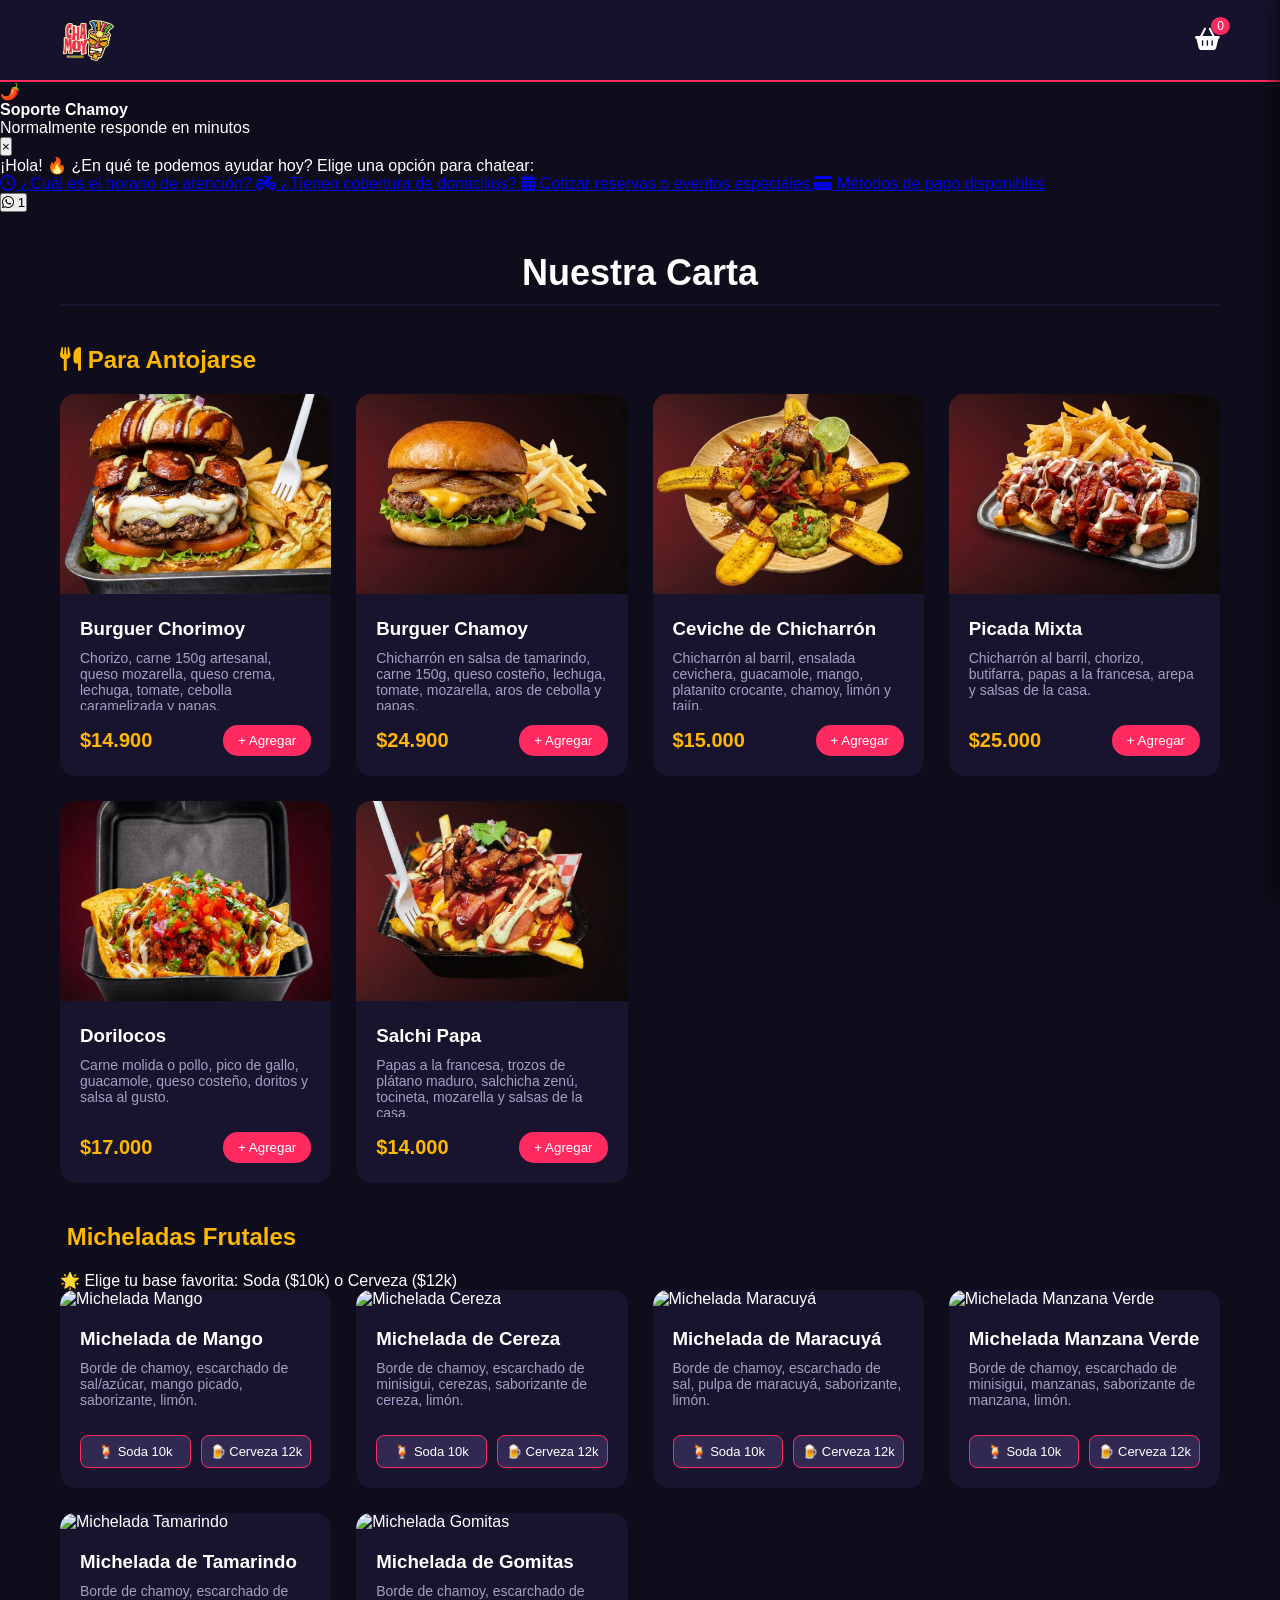
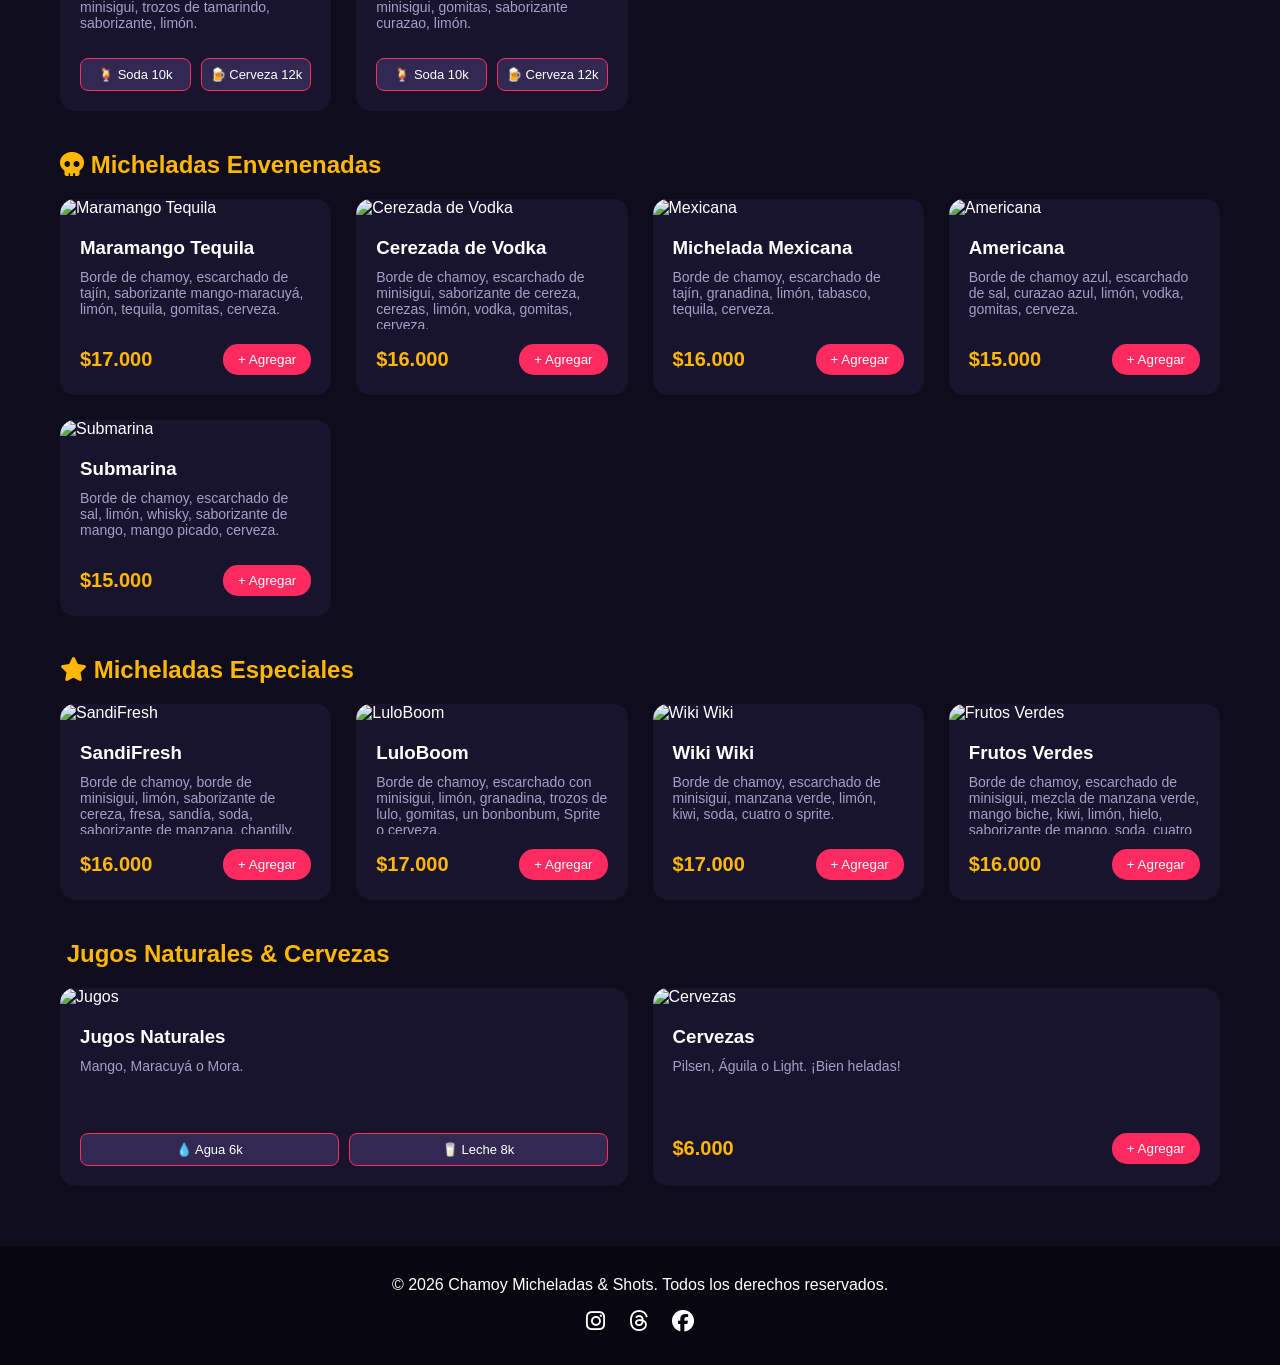
==== menu.html @ 83e36f07 "Update menu.html" ====
<!DOCTYPE html>
<html lang="es">
<head>
    <meta charset="UTF-8">
    <meta name="viewport" content="width=device-width, initial-scale=1.0">
    <link rel="icon" type="image/png" href="imagenes/logo chamoy-04.png">
    <title>Menú | Chamoy</title>
    <link rel="stylesheet" href="styles.css">
    <link rel="java" href="cart.js">
    <link rel="stylesheet" href="https://cdnjs.cloudflare.com/ajax/libs/font-awesome/6.4.0/css/all.min.css">
    
</head>
<body>

    <header>
        <div class="nav-container">
            <a href="index.html" class="logo"><img src="imagenes/logo chamoy-04.png" alt="Chamoy Logo" class="nav-logo"></a>
            
            <div class="menu-toggle" onclick="toggleMobileMenu()">
                <i class="fa-solid fa-bars"></i>
            </div>
            
            
            <div class="cart-icon-container" onclick="toggleCartMenu()">
                <i class="fa-solid fa-basket-shopping"></i>
                <span id="cart-count" class="cart-count">0</span>
            </div>
        </div>
    </header>

    <!-- ============================================= -->
    <!-- NUEVOS COMPONENTES: BOTÓN SUBIR Y WHATSAPP FLOTANTE -->
    <!-- ============================================= -->

    <!-- Botón Volver Arriba -->
    <button id="btn-scroll-top" class="btn-scroll-top" onclick="scrollToTop()" title="Volver arriba">
        <i class="fa-solid fa-arrow-up"></i>
    </button>

    <!-- Contenedor del WhatsApp Flotante -->
    <div class="whatsapp-floating-container">
        <!-- Ventana de Preguntas Frecuentes -->
        <div id="whatsapp-faq-window" class="whatsapp-faq-window">
            <div class="faq-header">
                <div class="faq-avatar">🌶️</div>
                <div class="faq-header-info">
                    <h4>Soporte Chamoy</h4>
                    <p>Normalmente responde en minutos</p>
                </div>
                <button class="faq-close" onclick="toggleWhatsappFaq()">&times;</button>
            </div>
            <div class="faq-body">
                <p class="faq-welcome">¡Hola! 🔥 ¿En qué te podemos ayudar hoy? Elige una opción para chatear:</p>
                
                <div class="faq-options">
                    <a href="https://api.whatsapp.com/send?phone=573206650984&text=%C2%A1Hola%20Chamoy%21%20%F0%9F%A5%AA%20Quiero%20saber%20cu%C3%A1l%20es%20el%20horario%20de%20atenci%C3%B3n%20hoy." target="_blank" class="faq-item">
                        <i class="fa-regular fa-clock"></i> ¿Cuál es el horario de atención?
                    </a>
                    <a href="https://api.whatsapp.com/send?phone=573206650984&text=%C2%A1Hola%20Chamoy%21%20%F0%9F%93%8D%20%C2%BFQuiero%20saber%20si%20tienen%20cobertura%20de%20domicilios%20en%20mi%20zona%3F" target="_blank" class="faq-item">
                        <i class="fa-solid fa-motorcycle"></i> ¿Tienen cobertura de domicilios?
                    </a>
                    <a href="https://api.whatsapp.com/send?phone=573206650984&text=%C2%A1Hola%20Chamoy%21%20%F0%9F%A5%82%20Me%20gustar%C3%ADa%20cotizar%20un%20evento%20o%20reserva%20especial." target="_blank" class="faq-item">
                        <i class="fa-solid fa-calendar-days"></i> Cotizar reservas o eventos especiales
                    </a>
                    <a href="https://api.whatsapp.com/send?phone=573206650984&text=%C2%A1Hola%20Chamoy%21%20%F0%9F%92%B3%20%C2%BFQu%C3%A9%20medios%20de%20pago%20reciben%20en%20el%20local%20y%20domicilios%3F" target="_blank" class="faq-item">
                        <i class="fa-solid fa-credit-card"></i> Métodos de pago disponibles
                    </a>
                </div>
            </div>
        </div>

        <!-- Botón Verde de WhatsApp principal -->
        <button class="btn-whatsapp-toggle" onclick="toggleWhatsappFaq()">
            <i class="fa-brands fa-whatsapp"></i>
            <span class="notification-badge">1</span>
        </button>
    </div>

    <main class="menu-page">
        <h1 class="page-title">Nuestra Carta</h1>
        
        <!-- SECCIÓN DE COMIDAS -->
        <section class="menu-category">
            <h2><i class="fa-solid fa-utensils"></i> Para Antojarse </h2>
            <div class="products-grid">

                <div class="product-card">
                    <img src="imagenes/chorimoy.png" alt="Burguer Chorimoy">
                    <div class="product-info">
                        <h3>Burguer Chorimoy</h3>
                        <p>Chorizo, carne 150g artesanal, queso mozarella, queso crema, lechuga, tomate, cebolla caramelizada y papas.</p>
                        <div class="product-meta">
                            <span class="price">$14.900</span>
                            <button class="btn-add" onclick="addToCart('Burguer Chorimoy', 14900, event)">+ Agregar</button>
                        </div>
                    </div>
                </div>

                <div class="product-card">
                    <img src="imagenes/burguer chamoy.png" alt="Burguer Chamoy">
                    <div class="product-info">
                        <h3>Burguer Chamoy</h3>
                        <p>Chicharrón en salsa de tamarindo, carne 150g, queso costeño, lechuga, tomate, mozarella, aros de cebolla y papas.</p>
                        <div class="product-meta">
                            <span class="price">$24.900</span>
                            <button class="btn-add" onclick="addToCart('Burguer Chamoy', 24900, event)">+ Agregar</button>
                        </div>
                    </div>
                </div>
                
                <div class="product-card">
                    <img src="imagenes/cevivhe.png" alt="Ceviche de Chicharrón">
                    <div class="product-info">
                        <h3>Ceviche de Chicharrón</h3>
                        <p>Chicharrón al barril, ensalada cevichera, guacamole, mango, platanito crocante, chamoy, limón y tajín.</p>
                        <div class="product-meta">
                            <span class="price">$15.000</span>
                            <button class="btn-add" onclick="addToCart('Ceviche de Chicharrón', 15000, event)">+ Agregar</button>
                        </div>
                    </div>
                </div>

                <div class="product-card">
                    <img src="imagenes/picada mixta.png" alt="Picada Mixta">
                    <div class="product-info">
                        <h3>Picada Mixta</h3>
                        <p>Chicharrón al barril, chorizo, butifarra, papas a la francesa, arepa y salsas de la casa.</p>
                        <div class="product-meta">
                            <span class="price">$25.000</span>
                            <button class="btn-add" onclick="addToCart('Picada Mixta', 25000, event)">+ Agregar</button>
                        </div>
                    </div>
                </div>

                

                <div class="product-card">
                    <img src="imagenes/doriloco.png" alt="Dorilocos">
                    <div class="product-info">
                        <h3>Dorilocos</h3>
                        <p>Carne molida o pollo, pico de gallo, guacamole, queso costeño, doritos y salsa al gusto.</p>
                        <div class="product-meta">
                            <span class="price">$17.000</span>
                            <button class="btn-add" onclick="addToCart('Dorilocos', 17000, event)">+ Agregar</button>
                        </div>
                    </div>
                </div>

                

                <div class="product-card">
                    <img src="imagenes/salcipapa.png" alt="Salchi Papa">
                    <div class="product-info">
                        <h3>Salchi Papa</h3>
                        <p>Papas a la francesa, trozos de plátano maduro, salchicha zenú, tocineta, mozarella y salsas de la casa.</p>
                        <div class="product-meta">
                            <span class="price">$14.000</span>
                            <button class="btn-add" onclick="addToCart('Salchi Papa', 14000, event)">+ Agregar</button>
                        </div>
                    </div>
                </div>

            </div>
        </section>

        <!-- SECCIÓN MICHELADAS FRUTALES -->
        <section class="menu-category">
            <h2><i class="fa-solid fa-cherries"></i> Micheladas Frutales</h2>
            <p class="category-note">🌟 Elige tu base favorita: Soda ($10k) o Cerveza ($12k)</p>
            <div class="products-grid">
                
                <div class="product-card">
                    <img src="https://images.unsplash.com/photo-1513558161293-cdaf765ed2fd?auto=format&fit=crop&w=500&q=80" alt="Michelada Mango">
                    <div class="product-info">
                        <h3>Michelada de Mango</h3>
                        <p>Borde de chamoy, escarchado de sal/azúcar, mango picado, saborizante, limón.</p>
                        <div class="product-meta-options">
                            <button class="btn-add-opt" onclick="addToCart('Michelada Mango (Soda)', 10000, event)">🍹 Soda 10k</button>
                            <button class="btn-add-opt" onclick="addToCart('Michelada Mango (Cerveza)', 12000, event)">🍺 Cerveza 12k</button>
                        </div>
                    </div>
                </div>

                <div class="product-card">
                    <img src="https://images.unsplash.com/photo-1536935338788-846bb9981813?auto=format&fit=crop&w=500&q=80" alt="Michelada Cereza">
                    <div class="product-info">
                        <h3>Michelada de Cereza</h3>
                        <p>Borde de chamoy, escarchado de minisigui, cerezas, saborizante de cereza, limón.</p>
                        <div class="product-meta-options">
                            <button class="btn-add-opt" onclick="addToCart('Michelada Cereza (Soda)', 10000, event)">🍹 Soda 10k</button>
                            <button class="btn-add-opt" onclick="addToCart('Michelada Cereza (Cerveza)', 12000, event)">🍺 Cerveza 12k</button>
                        </div>
                    </div>
                </div>

                <div class="product-card">
                    <img src="https://images.unsplash.com/photo-1527661591475-527312dd65f5?auto=format&fit=crop&w=500&q=80" alt="Michelada Maracuyá">
                    <div class="product-info">
                        <h3>Michelada de Maracuyá</h3>
                        <p>Borde de chamoy, escarchado de sal, pulpa de maracuyá, saborizante, limón.</p>
                        <div class="product-meta-options">
                            <button class="btn-add-opt" onclick="addToCart('Michelada Maracuyá (Soda)', 10000, event)">🍹 Soda 10k</button>
                            <button class="btn-add-opt" onclick="addToCart('Michelada Maracuyá (Cerveza)', 12000, event)">🍺 Cerveza 12k</button>
                        </div>
                    </div>
                </div>

                <div class="product-card">
                    <img src="https://images.unsplash.com/photo-1560512823-829485b8bf24?auto=format&fit=crop&w=500&q=80" alt="Michelada Manzana Verde">
                    <div class="product-info">
                        <h3>Michelada Manzana Verde</h3>
                        <p>Borde de chamoy, escarchado de minisigui, manzanas, saborizante de manzana, limón.</p>
                        <div class="product-meta-options">
                            <button class="btn-add-opt" onclick="addToCart('Michelada Manzana Verde (Soda)', 10000, event)">🍹 Soda 10k</button>
                            <button class="btn-add-opt" onclick="addToCart('Michelada Manzana Verde (Cerveza)', 12000, event)">🍺 Cerveza 12k</button>
                        </div>
                    </div>
                </div>

                <div class="product-card">
                    <img src="https://images.unsplash.com/photo-1600271886742-f049cd451bba?auto=format&fit=crop&w=500&q=80" alt="Michelada Tamarindo">
                    <div class="product-info">
                        <h3>Michelada de Tamarindo</h3>
                        <p>Borde de chamoy, escarchado de minisigui, trozos de tamarindo, saborizante, limón.</p>
                        <div class="product-meta-options">
                            <button class="btn-add-opt" onclick="addToCart('Michelada Tamarindo (Soda)', 10000, event)">🍹 Soda 10k</button>
                            <button class="btn-add-opt" onclick="addToCart('Michelada Tamarindo (Cerveza)', 12000, event)">🍺 Cerveza 12k</button>
                        </div>
                    </div>
                </div>

                <div class="product-card">
                    <img src="https://images.unsplash.com/photo-1619566636858-adf3ef46400b?auto=format&fit=crop&w=500&q=80" alt="Michelada Gomitas">
                    <div class="product-info">
                        <h3>Michelada de Gomitas</h3>
                        <p>Borde de chamoy, escarchado de minisigui, gomitas, saborizante curazao, limón.</p>
                        <div class="product-meta-options">
                            <button class="btn-add-opt" onclick="addToCart('Michelada Gomitas (Soda)', 10000, event)">🍹 Soda 10k</button>
                            <button class="btn-add-opt" onclick="addToCart('Michelada Gomitas (Cerveza)', 12000, event)">🍺 Cerveza 12k</button>
                        </div>
                    </div>
                </div>

            </div>
        </section>

        <!-- SECCIÓN MICHELADAS ENVENENADAS -->
        <section class="menu-category">
            <h2><i class="fa-solid fa-skull"></i> Micheladas Envenenadas</h2>
            <div class="products-grid">
                
                <div class="product-card">
                    <img src="https://images.unsplash.com/photo-1551024709-8f23befc6f87?auto=format&fit=crop&w=500&q=80" alt="Maramango Tequila">
                    <div class="product-info">
                        <h3>Maramango Tequila</h3>
                        <p>Borde de chamoy, escarchado de tajín, saborizante mango-maracuyá, limón, tequila, gomitas, cerveza.</p>
                        <div class="product-meta">
                            <span class="price">$17.000</span>
                            <button class="btn-add" onclick="addToCart('Maramango Tequila', 17000, event)">+ Agregar</button>
                        </div>
                    </div>
                </div>

                <div class="product-card">
                    <img src="https://images.unsplash.com/photo-1514362545857-3bc16c4c7d1b?auto=format&fit=crop&w=500&q=80" alt="Cerezada de Vodka">
                    <div class="product-info">
                        <h3>Cerezada de Vodka</h3>
                        <p>Borde de chamoy, escarchado de minisigui, saborizante de cereza, cerezas, limón, vodka, gomitas, cerveza.</p>
                        <div class="product-meta">
                            <span class="price">$16.000</span>
                            <button class="btn-add" onclick="addToCart('Cerezada de Vodka', 16000, event)">+ Agregar</button>
                        </div>
                    </div>
                </div>

                <div class="product-card">
                    <img src="https://images.unsplash.com/photo-1575444758702-4a6b9222336e?auto=format&fit=crop&w=500&q=80" alt="Mexicana">
                    <div class="product-info">
                        <h3>Michelada Mexicana</h3>
                        <p>Borde de chamoy, escarchado de tajín, granadina, limón, tabasco, tequila, cerveza.</p>
                        <div class="product-meta">
                            <span class="price">$16.000</span>
                            <button class="btn-add" onclick="addToCart('Mexicana', 16000, event)">+ Agregar</button>
                        </div>
                    </div>
                </div>

                <div class="product-card">
                    <img src="https://images.unsplash.com/photo-1569529465841-dfecdab7503b?auto=format&fit=crop&w=500&q=80" alt="Americana">
                    <div class="product-info">
                        <h3>Americana</h3>
                        <p>Borde de chamoy azul, escarchado de sal, curazao azul, limón, vodka, gomitas, cerveza.</p>
                        <div class="product-meta">
                            <span class="price">$15.000</span>
                            <button class="btn-add" onclick="addToCart('Americana', 15000, event)">+ Agregar</button>
                        </div>
                    </div>
                </div>

                <div class="product-card">
                    <img src="https://images.unsplash.com/photo-1470337458703-46ad1756a187?auto=format&fit=crop&w=500&q=80" alt="Submarina">
                    <div class="product-info">
                        <h3>Submarina</h3>
                        <p>Borde de chamoy, escarchado de sal, limón, whisky, saborizante de mango, mango picado, cerveza.</p>
                        <div class="product-meta">
                            <span class="price">$15.000</span>
                            <button class="btn-add" onclick="addToCart('Submarina', 15000, event)">+ Agregar</button>
                        </div>
                    </div>
                </div>

            </div>
        </section>

        <!-- SECCIÓN MICHELADAS ESPECIALES -->
        <section class="menu-category">
            <h2><i class="fa-solid fa-star"></i> Micheladas Especiales</h2>
            <div class="products-grid">
                
                <div class="product-card">
                    <img src="https://images.unsplash.com/photo-1563259721-2dde7e22b79a?auto=format&fit=crop&w=500&q=80" alt="SandiFresh">
                    <div class="product-info">
                        <h3>SandiFresh</h3>
                        <p>Borde de chamoy, borde de minisigui, limón, saborizante de cereza, fresa, sandía, soda, saborizante de manzana, chantilly.</p>
                        <div class="product-meta">
                            <span class="price">$16.000</span>
                            <button class="btn-add" onclick="addToCart('SandiFresh', 16000, event)">+ Agregar</button>
                        </div>
                    </div>
                </div>

                <div class="product-card">
                    <img src="https://images.unsplash.com/photo-1536935338788-846bb9981813?auto=format&fit=crop&w=500&q=80" alt="LuloBoom">
                    <div class="product-info">
                        <h3>LuloBoom</h3>
                        <p>Borde de chamoy, escarchado con minisigui, limón, granadina, trozos de lulo, gomitas, un bonbonbum, Sprite o cerveza.</p>
                        <div class="product-meta">
                            <span class="price">$17.000</span>
                            <button class="btn-add" onclick="addToCart('LuloBoom', 17000, event)">+ Agregar</button>
                        </div>
                    </div>
                </div>

                <div class="product-card">
                    <img src="https://images.unsplash.com/photo-1513558161293-cdaf765ed2fd?auto=format&fit=crop&w=500&q=80" alt="Wiki Wiki">
                    <div class="product-info">
                        <h3>Wiki Wiki</h3>
                        <p>Borde de chamoy, escarchado de minisigui, manzana verde, limón, kiwi, soda, cuatro o sprite.</p>
                        <div class="product-meta">
                            <span class="price">$17.000</span>
                            <button class="btn-add" onclick="addToCart('Wiki Wiki', 17000, event)">+ Agregar</button>
                        </div>
                    </div>
                </div>

                <div class="product-card">
                    <img src="https://images.unsplash.com/photo-1527661591475-527312dd65f5?auto=format&fit=crop&w=500&q=80" alt="Frutos Verdes">
                    <div class="product-info">
                        <h3>Frutos Verdes</h3>
                        <p>Borde de chamoy, escarchado de minisigui, mezcla de manzana verde, mango biche, kiwi, limón, hielo, saborizante de mango, soda, cuatro o sprite.</p>
                        <div class="product-meta">
                            <span class="price">$16.000</span>
                            <button class="btn-add" onclick="addToCart('Frutos Verdes', 16000, event)">+ Agregar</button>
                        </div>
                    </div>
                </div>

            </div>
        </section>

        <!-- SECCIÓN JUGOS Y CERVEZAS -->
        <section class="menu-category">
            <h2><i class="fa-solid fa-cup-straw"></i> Jugos Naturales & Cervezas</h2>
            <div class="products-grid">
                
                <div class="product-card">
                    <img src="https://images.unsplash.com/photo-1623065422902-30a2d299bbe4?auto=format&fit=crop&w=500&q=80" alt="Jugos">
                    <div class="product-info">
                        <h3>Jugos Naturales</h3>
                        <p>Mango, Maracuyá o Mora.</p>
                        <div class="product-meta-options">
                            <button class="btn-add-opt" onclick="addToCart('Jugo en Agua', 6000, event)">💧 Agua 6k</button>
                            <button class="btn-add-opt" onclick="addToCart('Jugo en Leche', 8000, event)">🥛 Leche 8k</button>
                        </div>
                    </div>
                </div>

                <div class="product-card">
                    <img src="https://images.unsplash.com/photo-1532634922-8fe0b757fb13?auto=format&fit=crop&w=500&q=80" alt="Cervezas">
                    <div class="product-info">
                        <h3>Cervezas</h3>
                        <p>Pilsen, Águila o Light. ¡Bien heladas!</p>
                        <div class="product-meta">
                            <span class="price">$6.000</span>
                            <button class="btn-add" onclick="addToCart('Cerveza', 6000, event)">+ Agregar</button>
                        </div>
                    </div>
                </div>

            </div>
        </section>
    </main>

    <!-- CARRITO LATERAL -->
    <div id="side-cart" class="side-cart">
        <div class="cart-header">
            <h2>Tu Pedido</h2>
            <button class="close-cart" onclick="toggleCartMenu()">&times;</button>
        </div>
        <div id="cart-items" class="cart-items"></div>
        <div class="cart-footer">
            <div class="cart-total">Total: $<span id="cart-total-val">0</span></div>
            <button class="btn btn-primary btn-block" onclick="sendOrderWhatsApp()">Continuar al pedido <i class="fa-solid fa-arrow-right"></i></button>
        </div>
    </div>

    <footer>
        <div class="footer-container">
            <p>&copy; 2026 Chamoy Micheladas & Shots. Todos los derechos reservados.</p>
            <div class="social-links">
                <a href="https://www.instagram.com/chamoy_micheladas_shots/" target="_blank"><i class="fa-brands fa-instagram"></i></a>
                <a href="https://www.instagram.com/chamoy_micheladas_shots/" target="_blank"><i class="fa-brands fa-threads"></i></a>
                <a href="#" target="_blank"><i class="fa-brands fa-facebook"></i></a>
            </div>
        </div>
    </footer>

    <script src="cart.js"></script>
    <script>
        // --- LOGICA DEL BOTÓN DE SUBIR (30% DE LA PÁGINA) ---
        window.onscroll = function() { checkScrollPercent() };

        function checkScrollPercent() {
            const btnScroll = document.getElementById("btn-scroll-top");
            
            // Altura total del documento menos la altura visible de la ventana
            const totalHeight = document.documentElement.scrollHeight - document.documentElement.clientHeight;
            // Cuánto ha bajado el usuario actualmente
            const scrolled = window.scrollY;

            // Calculamos el porcentaje matemático de bajada
            const scrollPercent = (scrolled / totalHeight) * 100;

            // Si pasa o es igual al 30%, se muestra el botón; si no, se oculta
            if (scrollPercent >= 30) {
                btnScroll.style.display = "flex";
            } else {
                btnScroll.style.display = "none";
            }
        }

        function scrollToTop() {
            window.scrollTo({
                top: 0,
                behavior: "smooth" // Desplazamiento estético y suave
            });
        }

        // --- LÓGICA DEL POPUP DE WHATSAPP ---
        function toggleWhatsappFaq() {
            const faqWindow = document.getElementById("whatsapp-faq-window");
            if (faqWindow.style.display === "block") {
                faqWindow.style.display = "none";
            } else {
                faqWindow.style.display = "block";
            }
        }
    </script>
</body>
</html>
---- styles.css ----
/* Variables de Estilo Globales */
:root {
    --bg-dark: #0f0c1b;
    --bg-card: #19142d;
    --primary: #ff2a5f; /* Color Neón Chamoy */
    --secondary: #ffb703; /* Color Mango */
    --text-main: #ffffff;
    --text-muted: #a49fc6;
    --font-family: 'Segoe UI', Tahoma, Geneva, Verdana, sans-serif;
}

.logo img.nav-logo {
    height: 50px; /* Puedes ajustar la altura para que quede a tu gusto */
    width: auto;
    display: block;
    transition: transform 0.3s ease;
}

/* Efecto sutil al pasar el mouse */
.logo img.nav-logo:hover {
    transform: scale(1.05);
}

* {
    margin: 0;
    padding: 0;
    box-sizing: border-box;
}

body {
    background-color: var(--bg-dark);
    color: var(--text-main);
    font-family: var(--font-family);
    overflow-x: hidden;
}

/* Encabezado y Navegación */
header {
    background-color: rgba(25, 20, 45, 0.95);
    position: sticky;
    top: 0;
    z-index: 100;
    border-bottom: 2px solid var(--primary);
}
/* =========================================
   MENÚ MÓVIL RESPONSIVE (CELULARES)
   ========================================= */

/* Ocultar el botón hamburguesa en PC */
.menu-toggle {
    display: none;
    color: #ff4500;
    font-size: 1.8rem;
    cursor: pointer;
    margin-right: 15px; /* Separación del carrito */
}

/* Reglas solo para pantallas pequeñas (Celulares y Tablets) */
@media (max-width: 768px) {
    .menu-toggle {
        display: block; /* Mostramos las 3 rayitas */
    }
    
    /* Escondemos el menú normal y lo preparamos para deslizarse */
    .nav-links {
        position:absolute;
        top: 80px; /* Justo debajo del header */
        left: -100%; /* Oculto fuera de la pantalla por la izquierda */
        flex-direction: column;
        background: rgba(15, 10, 10, 0.98); /* Fondo oscuro tipo Chamoy */
        width: 100%;
        text-align: center;
        transition: 0.4s ease-in-out;
        padding: 20px 0;
        border-bottom: 2px solid #ff4500;
        box-shadow: 0 10px 20px rgba(0,0,0,0.5);
    }
    
    /* Esta clase '.active' es la que JS pondrá y quitará */
    .nav-links.active {
        left: 0; /* Desliza el menú hacia adentro */
    }
    
    .nav-links li {
        margin: 20px 0;
    }
}

.nav-container {
    display: flex;
    justify-content: space-between;
    align-items:center;
    max-width: 1200px;
    margin: 0 auto;
    padding: 15px 20px;
}

.logo {
    font-size: 28px;
    font-weight: 800;
    color: var(--text-main);
    text-decoration: none;
    letter-spacing: 1px;
}

.logo span {
    color: var(--primary);
}

.nav-links {
    display: flex;
    list-style: none;
    gap: 20px;
}

.nav-links a {
    color: var(--text-muted);
    text-decoration: none;
    font-weight: 600;
    transition: color 0.3s;
}

.nav-links a:hover, .nav-links a.active {
    color: var(--primary);
}

.cart-icon-container {
    position: relative;
    cursor: pointer;
    font-size: 22px;
}

.cart-count {
    position: absolute;
    top: -10px;
    right: -10px;
    background-color: var(--primary);
    color: white;
    font-size: 12px;
    padding: 2px 6px;
    border-radius: 50%;
}

/* Sección Héroe (Inicio) */
.hero {
    height: 70vh;
    background: linear-gradient(rgba(15, 12, 27, 0.7), rgba(15, 12, 27, 0.9)), 
                url('https://images.unsplash.com/photo-1514362545857-3bc16c4c7d1b?auto=format&fit=crop&w=1200&q=80') no-repeat center center/cover;
    display: flex;
    align-items: center;
    justify-content: center;
    text-align: center;
    padding: 0 20px;
}

.hero-content h1 {
    font-size: 48px;
    margin-bottom: 20px;
}

.highlight {
    color: var(--primary);
    text-shadow: 0 0 10px rgba(255, 42, 95, 0.5);
}

.hero-content p {
    color: var(--text-muted);
    font-size: 18px;
    max-width: 600px;
    margin: 0 auto 30px auto;
}

/* Botones */
.btn {
    display: inline-block;
    padding: 12px 25px;
    border-radius: 25px;
    font-weight: bold;
    text-decoration: none;
    transition: transform 0.2s, background-color 0.3s;
    cursor: pointer;
    border: none;
}

.btn-primary { background-color: var(--primary); color: white; }
.btn-primary:hover { transform: scale(1.05); background-color: #e01f4f; }
.btn-secondary { background-color: transparent; color: white; border: 2px solid white; margin-left: 15px; }
.btn-secondary:hover { background-color: white; color: var(--bg-dark); }
.btn-block { width: 100%; display: block; text-align: center; }

/* Grid de Información */
.info-section {
    max-width: 1200px;
    margin: -50px auto 50px auto;
    padding: 0 20px;
}

.info-grid {
    display: grid;
    grid-template-columns: repeat(auto-fit, minmax(280px, 1fr));
    gap: 20px;
}

.info-card {
    background-color: var(--bg-card);
    padding: 30px;
    border-radius: 15px;
    text-align: center;
    box-shadow: 0 10px 20px rgba(0,0,0,0.3);
    border: 1px solid rgba(255,255,255,0.05);
}

.info-card i {
    font-size: 40px;
    color: var(--secondary);
    margin-bottom: 15px;
}

/* Vista del Menú */
.menu-page {
    max-width: 1200px;
    margin: 40px auto;
    padding: 0 20px;
}

.page-title {
    text-align: center;
    margin-bottom: 40px;
    font-size: 36px;
    border-bottom: 2px solid var(--bg-card);
    padding-bottom: 10px;
}

.menu-category h2 {
    color: var(--secondary);
    margin: 40px 0 20px 0;
}

.products-grid {
    display: grid;
    grid-template-columns: repeat(auto-fit, minmax(265px, 1fr));
    gap: 25px;
}

.product-card {
    background-color: var(--bg-card);
    border-radius: 15px;
    overflow: hidden;
    transition: transform 0.3s;
}

.product-card:hover {
    transform: translateY(-5px);
}

.product-card img {
    width: 100%;
    height: 200px;
    object-fit: cover;
}

.product-info {
    padding: 20px;
}

.product-info h3 { margin-bottom: 10px; }
.product-info p {
    color: var(--text-muted);
    font-size: 14px;
    height: 60px;
    overflow: hidden;
}

.product-meta {
    display: flex;
    justify-content: space-between;
    align-items: center;
    margin-top: 15px;
}

.price {
    font-size: 20px;
    font-weight: 700;
    color: var(--secondary);
}

.btn-add {
    background-color: var(--primary);
    color: white;
    border: none;
    padding: 8px 15px;
    border-radius: 15px;
    cursor: pointer;
}

.product-meta-options {
    display: flex;
    gap: 10px;
    margin-top: 15px;
}

.btn-add-opt {
    flex: 1;
    background-color: #312952;
    border: 1px solid var(--primary);
    color: white;
    padding: 8px 5px;
    border-radius: 8px;
    cursor: pointer;
    font-size: 13px;
    transition: background-color 0.2s;
}

.btn-add-opt:hover { background-color: var(--primary); }

/* Carrito Lateral */
.side-cart {
    position: fixed;
    top: 0;
    right: -350px;
    width: 350px;
    height: 100%;
    background-color: var(--bg-card);
    box-shadow: -5px 0 15px rgba(0,0,0,0.5);
    transition: right 0.3s ease;
    z-index: 1000;
    display: flex;
    flex-direction: column;
}

.side-cart.open { right: 0; }
.cart-header { padding: 20px; border-bottom: 1px solid #312952; display: flex; justify-content: space-between; align-items: center; }
.close-cart { background: none; border: none; color: white; font-size: 30px; cursor: pointer; }
.cart-items { padding: 20px; flex-grow: 1; overflow-y: auto; }
.cart-item { display: flex; justify-content: space-between; margin-bottom: 15px; padding-bottom: 10px; border-bottom: 1px solid rgba(255,255,255,0.05); }
.cart-footer { padding: 20px; border-top: 1px solid #312952; }
.cart-total { font-size: 20px; font-weight: bold; margin-bottom: 15px; display: flex; justify-content: space-between; }

/* Estilos de partículas de vuelo y rebote de carrito */
.fly-particle {
    position: fixed;
    width: 20px;
    height: 20px;
    background: radial-gradient(circle, var(--primary) 0%, rgba(255, 42, 95, 0.4) 70%, transparent 100%);
    box-shadow: 0 0 15px var(--primary);
    border-radius: 50%;
    z-index: 9999;
    pointer-events: none;
    transition: all 0.8s cubic-bezier(0.1, 0.8, 0.25, 1);
}

@keyframes cartBounce {
    0% { transform: scale(1); }
    50% { transform: scale(1.3); }
    100% { transform: scale(1); }
}
.cart-icon-container.bounce {
    animation: cartBounce 0.3s ease-in-out;
}

/* Nuevos controles del carrito */
.cart-item {
    display: flex;
    justify-content: space-between;
    align-items: center;
    margin-bottom: 15px;
    padding-bottom: 10px;
    border-bottom: 1px solid rgba(255,255,255,0.05);
}

.cart-item-details {
    flex: 1;
    padding-right: 10px;
}

.cart-item-details h4 {
    font-size: 14px;
    margin-bottom: 5px;
    color: var(--text-main);
}

.cart-item-details small {
    color: var(--secondary);
    font-weight: bold;
}

.cart-item-controls {
    display: flex;
    align-items: center;
    gap: 8px;
}

.btn-qty {
    background-color: #312952;
    border: 1px solid var(--primary);
    color: white;
    width: 24px;
    height: 24px;
    border-radius: 4px;
    cursor: pointer;
    font-weight: bold;
    display: flex;
    align-items: center;
    justify-content: center;
    transition: all 0.2s;
}

.btn-qty:hover {
    background-color: var(--primary);
}

.qty-display {
    font-weight: bold;
    font-size: 14px;
    min-width: 15px;
    text-align: center;
}

.btn-remove-item {
    background: none;
    border: none;
    color: #ff4500;
    cursor: pointer;
    font-size: 14px;
    padding: 5px;
    transition: color 0.2s;
}

.btn-remove-item:hover {
    color: #ff2a5f;
}

/* Formularios (Reservas) */
.reservation-container {
    display: flex;
    justify-content: center;
    align-items: center;
    min-height: 80vh;
    padding: 20px;
}

.form-box {
    background-color: var(--bg-card);
    padding: 40px;
    border-radius: 20px;
    width: 100%;
    max-width: 500px;
}

.form-box h2 { margin-bottom: 10px; color: var(--primary); }
.form-box p { color: var(--text-muted); margin-bottom: 25px; }
.input-group { margin-bottom: 20px; }
.input-group label { display: block; margin-bottom: 8px; font-size: 14px; }
.input-group input {
    width: 100%;
    padding: 12px;
    background-color: var(--bg-dark);
    border: 1px solid #312952;
    border-radius: 8px;
    color: white;
}
.input-row { display: flex; gap: 15px; }
.input-row .input-group { flex: 1; }

/* Footer */
footer {
    background-color: #08060f;
    padding: 30px 20px;
    margin-top: 60px;
    text-align: center;
}

.footer-container {
    max-width: 1200px;
    margin: 0 auto;
    display: flex;
    flex-direction: column;
    gap: 15px;
    align-items: center;
}

.social-links a {
    color: white;
    font-size: 22px;
    margin: 0 10px;
    transition: color 0.3s;
}

.social-links a:hover { color: var(--primary); }

/* Adaptabilidad móvil */
@media(max-width: 768px) {
    .hero-content h1 { font-size: 32px; }
    .input-row { flex-direction: column; gap: 0; }
}
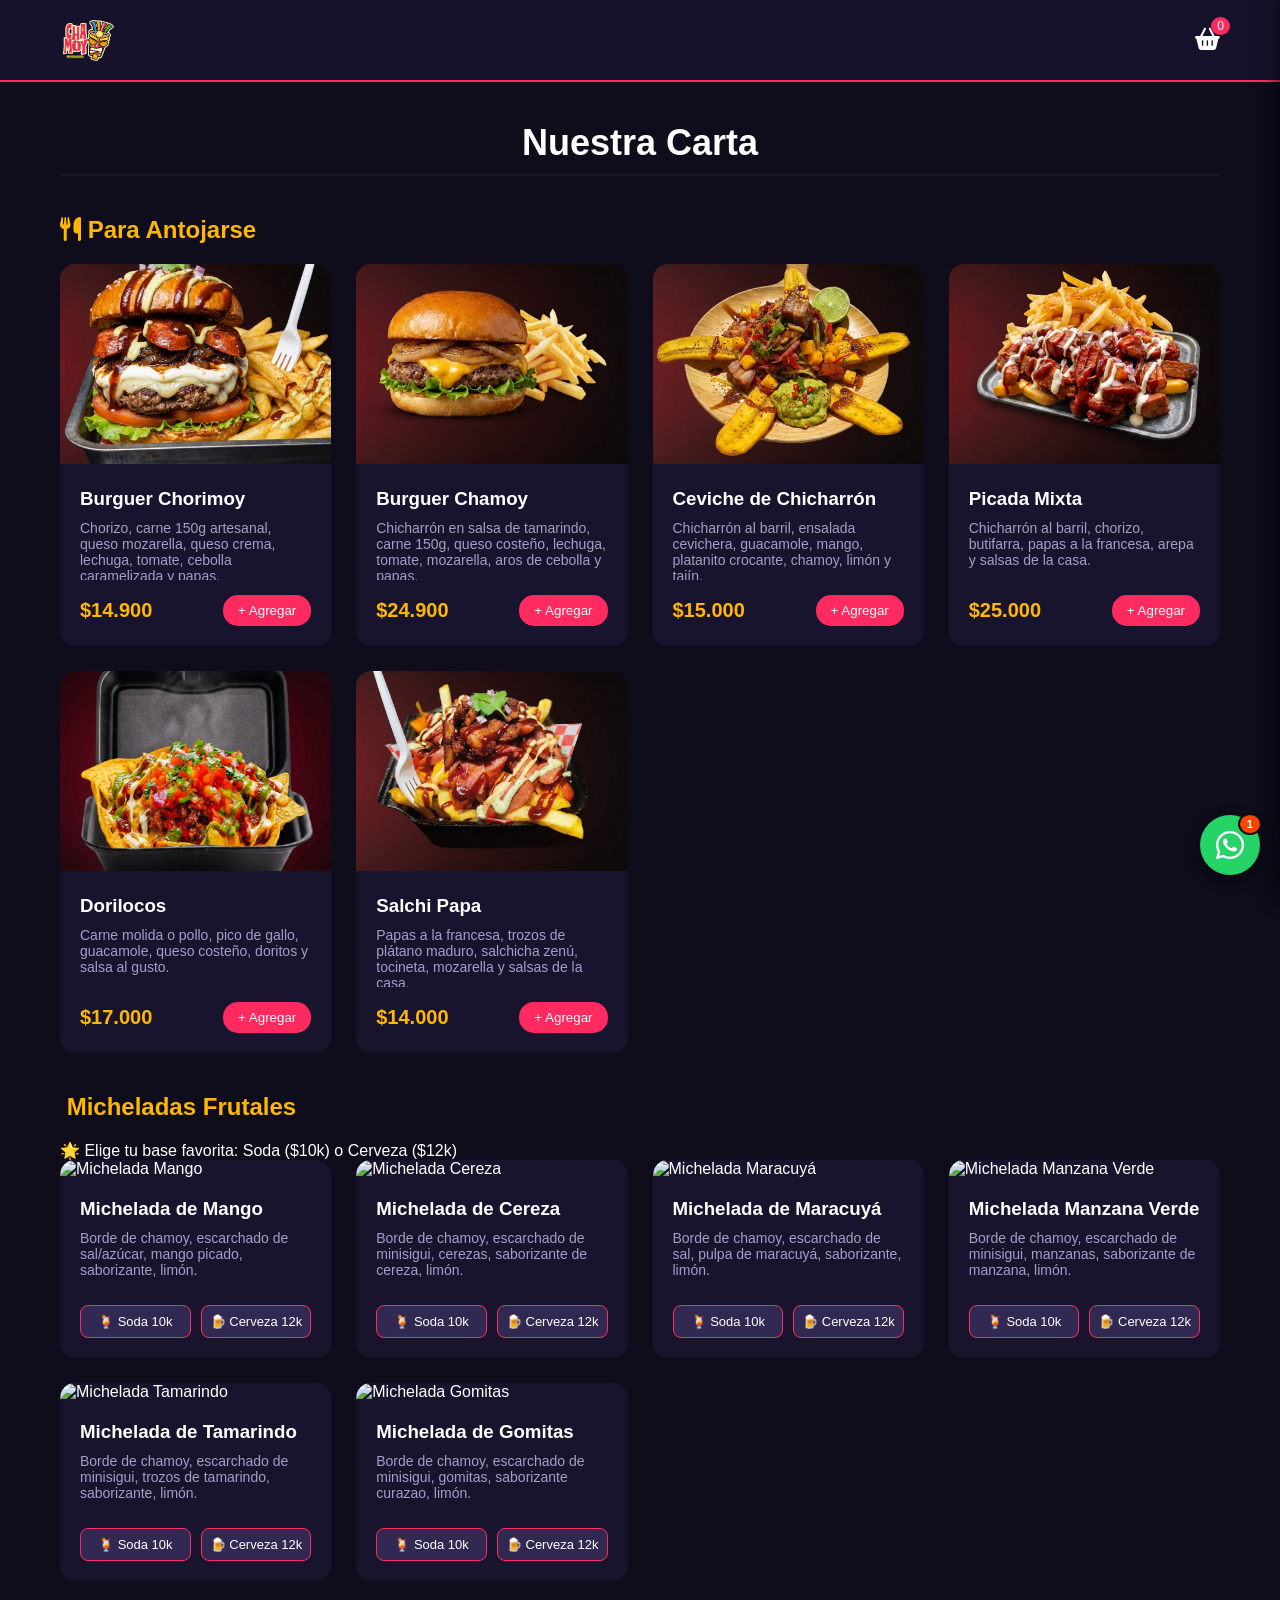
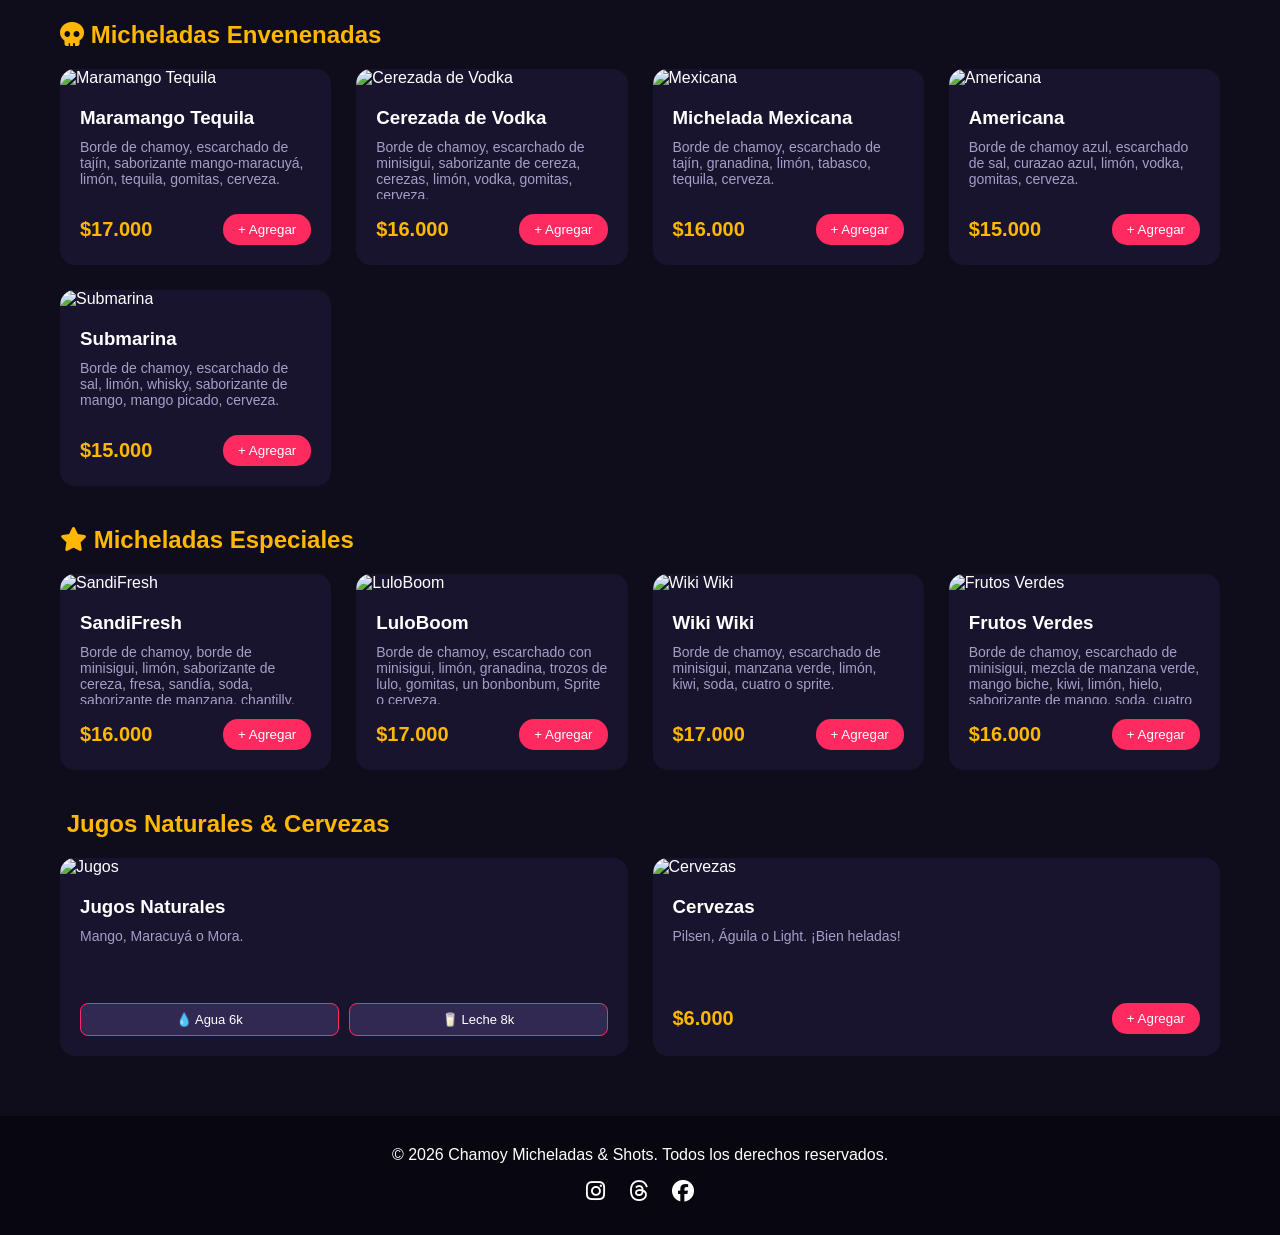
==== commit b3d5d70a: "Remove mobile menu toggle from menu.html Removed the mobile menu toggle from the header." ====
--- a/menu.html
+++ b/menu.html
@@ -16,9 +16,7 @@
         <div class="nav-container">
             <a href="index.html" class="logo"><img src="imagenes/logo chamoy-04.png" alt="Chamoy Logo" class="nav-logo"></a>
             
-            <div class="menu-toggle" onclick="toggleMobileMenu()">
-                <i class="fa-solid fa-bars"></i>
-            </div>
+            
             
             
             <div class="cart-icon-container" onclick="toggleCartMenu()">
--- a/styles.css
+++ b/styles.css
@@ -8,6 +8,175 @@
     --text-muted: #a49fc6;
     --font-family: 'Segoe UI', Tahoma, Geneva, Verdana, sans-serif;
 }
+
+/* ============================================= */
+        /* ESTILOS DEL BOTÓN SUBIR Y WHATSAPP FLOTANTE   */
+        /* ============================================= */
+
+        /* Botón Subir */
+        .btn-scroll-top {
+            position: fixed;
+            bottom: 100px; /* Posicionado arriba del botón de WhatsApp */
+            right: 20px;
+            width: 45px;
+            height: 45px;
+            background-color: #ff4500;
+            color: #fff;
+            border: none;
+            border-radius: 50%;
+            cursor: pointer;
+            display: none; /* Se activa con Javascript */
+            align-items: center;
+            justify-content: center;
+            font-size: 1.2rem;
+            box-shadow: 0 4px 12px rgba(255, 69, 0, 0.4);
+            z-index: 999;
+            transition: transform 0.3s ease, background-color 0.3s ease;
+        }
+        .btn-scroll-top:hover {
+            background-color: #ffcc00;
+            color: #000;
+            transform: translateY(-3px);
+        }
+
+        /* Contenedor WhatsApp */
+        .whatsapp-floating-container {
+            position: fixed;
+            bottom: 25px;
+            right: 20px;
+            z-index: 1000;
+            font-family: 'Poppins', sans-serif;
+        }
+
+        /* Botón WhatsApp */
+        .btn-whatsapp-toggle {
+            width: 60px;
+            height: 60px;
+            background-color: #25d366;
+            color: white;
+            border: none;
+            border-radius: 50%;
+            font-size: 2rem;
+            cursor: pointer;
+            box-shadow: 0 4px 15px rgba(0,0,0,0.4);
+            display: flex;
+            align-items: center;
+            justify-content: center;
+            position: relative;
+            transition: transform 0.3s ease;
+        }
+        .btn-whatsapp-toggle:hover {
+            transform: scale(1.08);
+        }
+
+        /* Notificación roja simulada */
+        .notification-badge {
+            position: absolute;
+            top: -2px;
+            right: -2px;
+            background-color: #ff4500;
+            color: white;
+            border-radius: 50%;
+            padding: 3px 7px;
+            font-size: 0.7rem;
+            font-weight: bold;
+            border: 2px solid #0f0a0a;
+        }
+
+        /* Ventana Emergente FAQ */
+        .whatsapp-faq-window {
+            position: absolute;
+            bottom: 75px;
+            right: 0;
+            width: 320px;
+            background: #1a1111;
+            border: 1px solid rgba(255, 69, 0, 0.2);
+            border-radius: 12px;
+            box-shadow: 0 8px 32px rgba(0, 0, 0, 0.6);
+            overflow: hidden;
+            display: none; /* Controlado por JS */
+            transform-origin: bottom right;
+            animation: fadeInFaq 0.3s ease forwards;
+        }
+
+        @keyframes fadeInFaq {
+            from { opacity: 0; transform: scale(0.9); }
+            to { opacity: 1; transform: scale(1); }
+        }
+
+        /* Cabecera FAQ */
+        .faq-header {
+            background: linear-gradient(135deg, #128c7e, #25d366);
+            padding: 15px;
+            display: flex;
+            align-items: center;
+            gap: 12px;
+            color: white;
+            position: relative;
+        }
+        .faq-avatar {
+            width: 38px;
+            height: 38px;
+            background: #0f0a0a;
+            border-radius: 50%;
+            display: flex;
+            align-items: center;
+            justify-content: center;
+            font-size: 1.2rem;
+        }
+        .faq-header-info h4 { margin: 0; font-size: 0.95rem; font-weight: 600; }
+        .faq-header-info p { margin: 2px 0 0 0; font-size: 0.75rem; opacity: 0.9; }
+        .faq-close {
+            position: absolute;
+            top: 10px;
+            right: 12px;
+            background: none;
+            border: none;
+            color: white;
+            font-size: 1.4rem;
+            cursor: pointer;
+            opacity: 0.7;
+        }
+        .faq-close:hover { opacity: 1; }
+
+        /* Cuerpo FAQ */
+        .faq-body { padding: 15px; }
+        .faq-welcome {
+            color: #ccc;
+            font-size: 0.82rem;
+            margin-top: 0;
+            margin-bottom: 12px;
+            line-height: 1.4;
+        }
+
+        /* Items de Preguntas */
+        .faq-options { display: flex; flex-direction: column; gap: 8px; }
+        .faq-item {
+            display: flex;
+            align-items: center;
+            gap: 10px;
+            background: #261919;
+            color: #fff;
+            padding: 10px 12px;
+            border-radius: 8px;
+            text-decoration: none;
+            font-size: 0.82rem;
+            border: 1px solid rgba(255, 255, 255, 0.05);
+            transition: all 0.2s ease;
+        }
+        .faq-item:hover {
+            background: #ff4500;
+            color: #000;
+            font-weight: 500;
+            transform: translateX(3px);
+        }
+        .faq-item i { color: #ffcc00; font-size: 0.9rem; }
+        .faq-item:hover i { color: #000; }
+
+        /* Ajuste responsivo para pantallas muy pequeñas */
+        @media (max-width: 360px) {
+            .whatsapp-faq-window { width: 280px; }
+        }
 
 .logo img.nav-logo {
     height: 50px; /* Puedes ajustar la altura para que quede a tu gusto */
@@ -492,4 +661,4 @@
 @media(max-width: 768px) {
     .hero-content h1 { font-size: 32px; }
     .input-row { flex-direction: column; gap: 0; }
-}+}
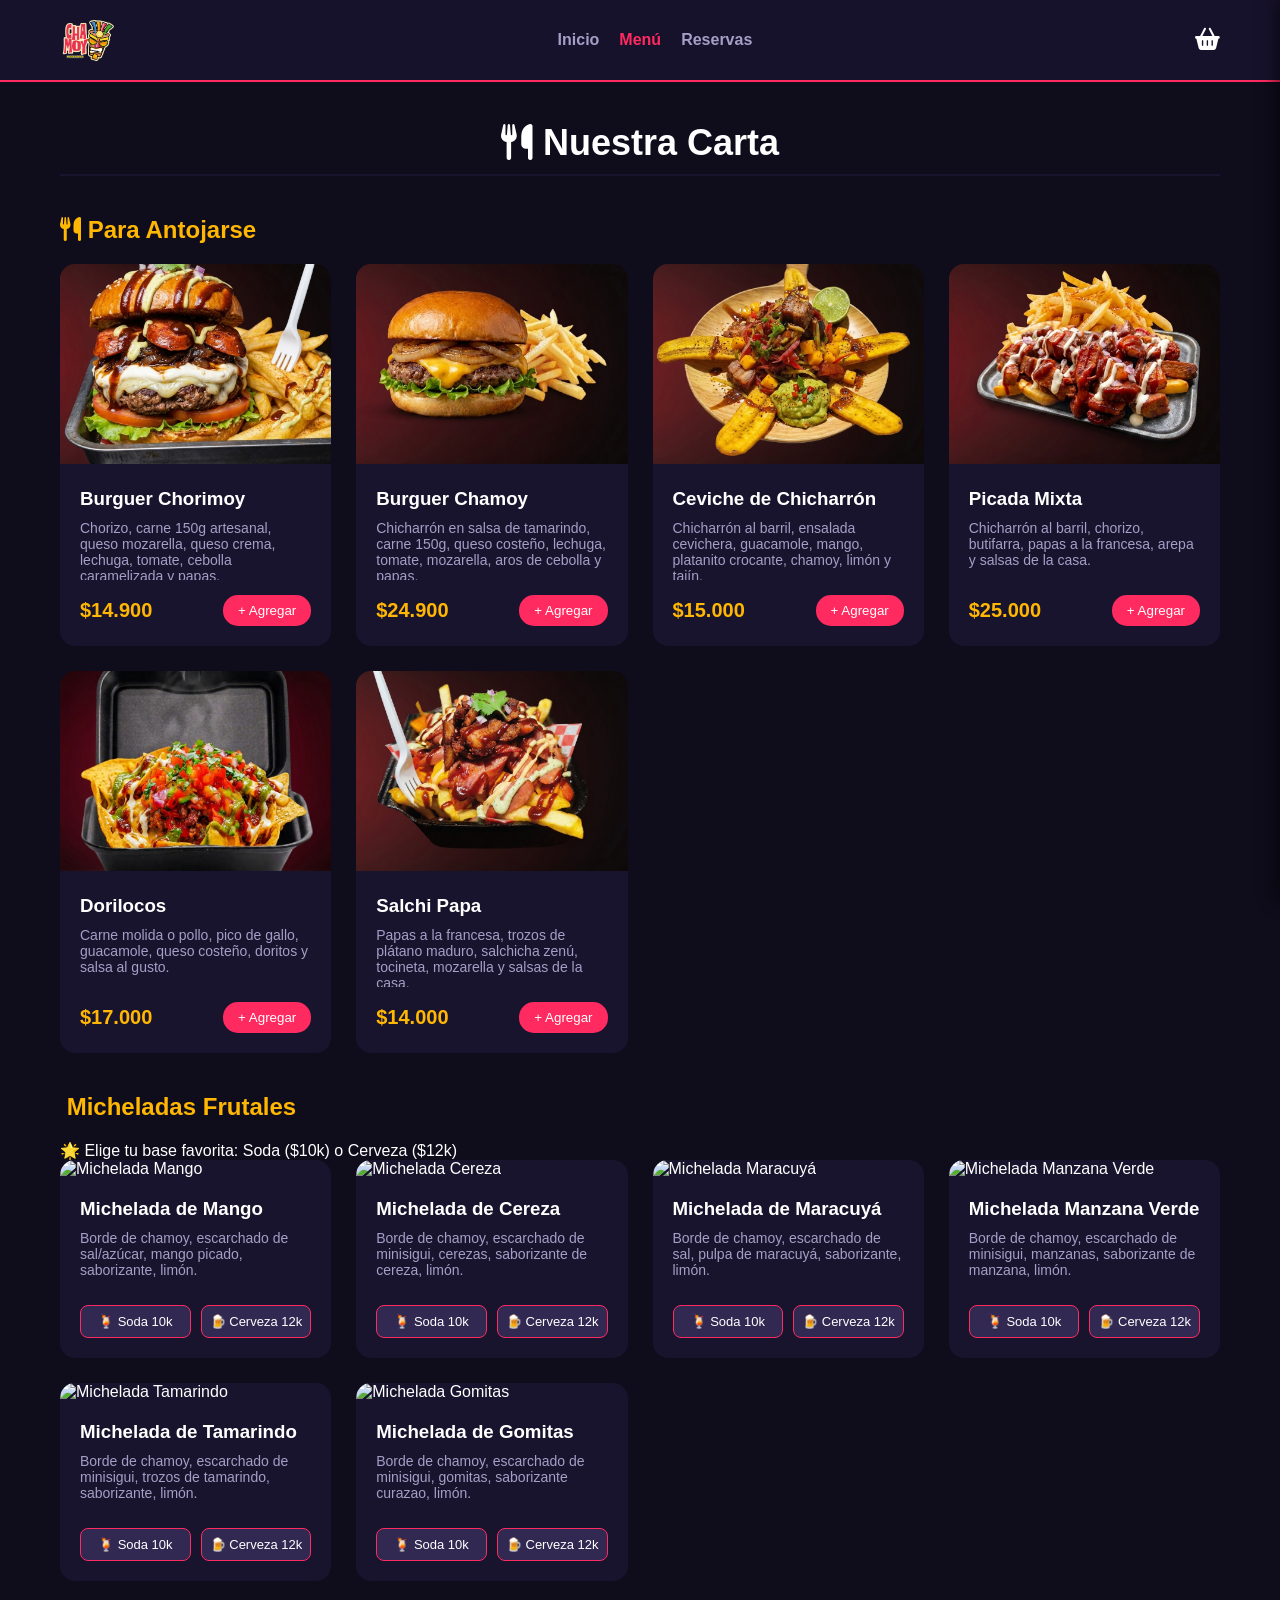
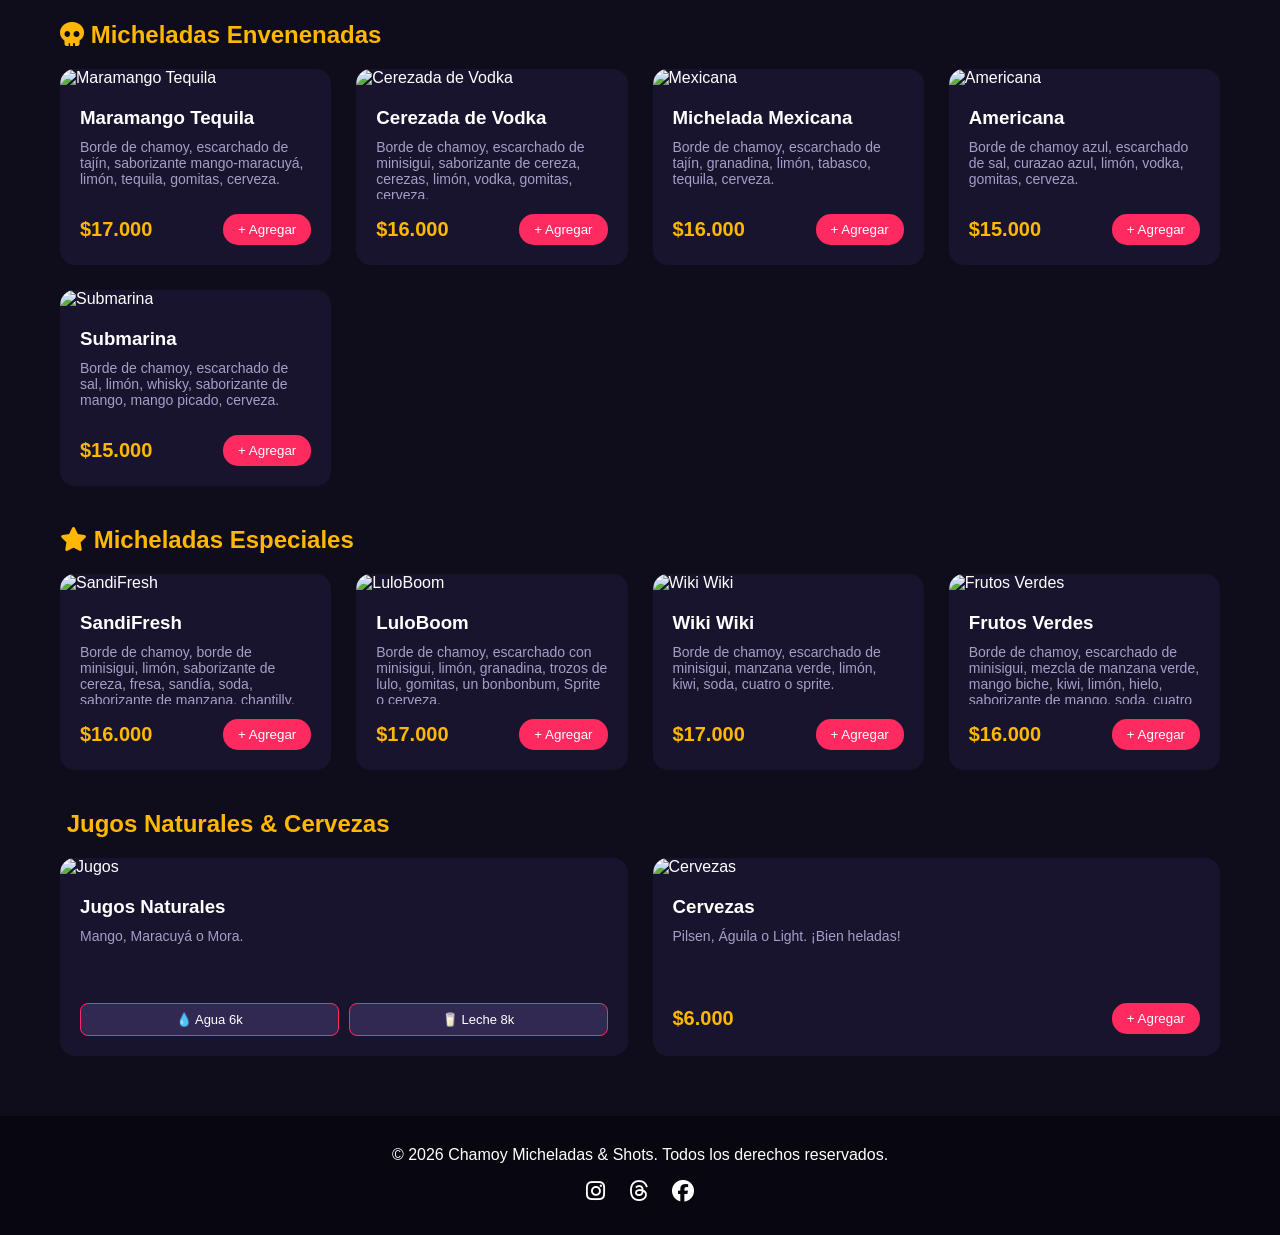
==== commit cf90e0c8: "Update print statement from 'Hello' to 'Goodbye'" ====
--- a/menu.html
+++ b/menu.html
@@ -6,19 +6,32 @@
     <link rel="icon" type="image/png" href="imagenes/logo chamoy-04.png">
     <title>Menú | Chamoy</title>
     <link rel="stylesheet" href="styles.css">
-    <link rel="java" href="cart.js">
     <link rel="stylesheet" href="https://cdnjs.cloudflare.com/ajax/libs/font-awesome/6.4.0/css/all.min.css">
-    
 </head>
 <body>
 
+    <!-- ============================================= -->
+    <!-- HEADER - NAVEGACIÓN                           -->
+    <!-- ============================================= -->
     <header>
         <div class="nav-container">
-            <a href="index.html" class="logo"><img src="imagenes/logo chamoy-04.png" alt="Chamoy Logo" class="nav-logo"></a>
-            
-            
-            
-            
+            <a href="index.html" class="logo">
+                <img src="imagenes/logo chamoy-04.png" alt="Chamoy Logo" class="nav-logo">
+            </a>
+
+            <!-- Botón menú móvil (hamburguesa) -->
+            <div class="menu-toggle" onclick="toggleMobileMenu()">
+                <i class="fa-solid fa-bars"></i>
+            </div>
+
+            <!-- Enlaces de navegación -->
+            <ul class="nav-links">
+                <li><a href="index.html">Inicio</a></li>
+                <li><a href="menu.html" class="active">Menú</a></li>
+                <li><a href="reservas.html">Reservas</a></li>
+            </ul>
+
+            <!-- Icono del carrito -->
             <div class="cart-icon-container" onclick="toggleCartMenu()">
                 <i class="fa-solid fa-basket-shopping"></i>
                 <span id="cart-count" class="cart-count">0</span>
@@ -27,61 +40,26 @@
     </header>
 
     <!-- ============================================= -->
-    <!-- NUEVOS COMPONENTES: BOTÓN SUBIR Y WHATSAPP FLOTANTE -->
-    <!-- ============================================= -->
-
-    <!-- Botón Volver Arriba -->
+    <!-- BOTÓN SUBIR (SCROLL TO TOP)                   -->
+    <!-- ============================================= -->
     <button id="btn-scroll-top" class="btn-scroll-top" onclick="scrollToTop()" title="Volver arriba">
         <i class="fa-solid fa-arrow-up"></i>
     </button>
 
-    <!-- Contenedor del WhatsApp Flotante -->
-    <div class="whatsapp-floating-container">
-        <!-- Ventana de Preguntas Frecuentes -->
-        <div id="whatsapp-faq-window" class="whatsapp-faq-window">
-            <div class="faq-header">
-                <div class="faq-avatar">🌶️</div>
-                <div class="faq-header-info">
-                    <h4>Soporte Chamoy</h4>
-                    <p>Normalmente responde en minutos</p>
-                </div>
-                <button class="faq-close" onclick="toggleWhatsappFaq()">&times;</button>
-            </div>
-            <div class="faq-body">
-                <p class="faq-welcome">¡Hola! 🔥 ¿En qué te podemos ayudar hoy? Elige una opción para chatear:</p>
-                
-                <div class="faq-options">
-                    <a href="https://api.whatsapp.com/send?phone=573206650984&text=%C2%A1Hola%20Chamoy%21%20%F0%9F%A5%AA%20Quiero%20saber%20cu%C3%A1l%20es%20el%20horario%20de%20atenci%C3%B3n%20hoy." target="_blank" class="faq-item">
-                        <i class="fa-regular fa-clock"></i> ¿Cuál es el horario de atención?
-                    </a>
-                    <a href="https://api.whatsapp.com/send?phone=573206650984&text=%C2%A1Hola%20Chamoy%21%20%F0%9F%93%8D%20%C2%BFQuiero%20saber%20si%20tienen%20cobertura%20de%20domicilios%20en%20mi%20zona%3F" target="_blank" class="faq-item">
-                        <i class="fa-solid fa-motorcycle"></i> ¿Tienen cobertura de domicilios?
-                    </a>
-                    <a href="https://api.whatsapp.com/send?phone=573206650984&text=%C2%A1Hola%20Chamoy%21%20%F0%9F%A5%82%20Me%20gustar%C3%ADa%20cotizar%20un%20evento%20o%20reserva%20especial." target="_blank" class="faq-item">
-                        <i class="fa-solid fa-calendar-days"></i> Cotizar reservas o eventos especiales
-                    </a>
-                    <a href="https://api.whatsapp.com/send?phone=573206650984&text=%C2%A1Hola%20Chamoy%21%20%F0%9F%92%B3%20%C2%BFQu%C3%A9%20medios%20de%20pago%20reciben%20en%20el%20local%20y%20domicilios%3F" target="_blank" class="faq-item">
-                        <i class="fa-solid fa-credit-card"></i> Métodos de pago disponibles
-                    </a>
-                </div>
-            </div>
-        </div>
-
-        <!-- Botón Verde de WhatsApp principal -->
-        <button class="btn-whatsapp-toggle" onclick="toggleWhatsappFaq()">
-            <i class="fa-brands fa-whatsapp"></i>
-            <span class="notification-badge">1</span>
-        </button>
-    </div>
-
+    <!-- ============================================= -->
+    <!-- CONTENIDO PRINCIPAL - MENÚ                   -->
+    <!-- ============================================= -->
     <main class="menu-page">
-        <h1 class="page-title">Nuestra Carta</h1>
-        
-        <!-- SECCIÓN DE COMIDAS -->
+        <h1 class="page-title"><i class="fa-solid fa-utensils"></i> Nuestra Carta</h1>
+
+        <!-- ========================================= -->
+        <!-- SECCIÓN 1: COMIDAS (Para Antojarse)       -->
+        <!-- ========================================= -->
         <section class="menu-category">
-            <h2><i class="fa-solid fa-utensils"></i> Para Antojarse </h2>
+            <h2><i class="fa-solid fa-utensils"></i> Para Antojarse</h2>
             <div class="products-grid">
 
+                <!-- Producto 1: Burguer Chorimoy -->
                 <div class="product-card">
                     <img src="imagenes/chorimoy.png" alt="Burguer Chorimoy">
                     <div class="product-info">
@@ -89,11 +67,12 @@
                         <p>Chorizo, carne 150g artesanal, queso mozarella, queso crema, lechuga, tomate, cebolla caramelizada y papas.</p>
                         <div class="product-meta">
                             <span class="price">$14.900</span>
-                            <button class="btn-add" onclick="addToCart('Burguer Chorimoy', 14900, event)">+ Agregar</button>
-                        </div>
-                    </div>
-                </div>
-
+                            <button class="btn-add" onclick="addToCart('Burguer Chorimoy', 14900, 'imagenes/chorimoy.png', event)">+ Agregar</button>
+                        </div>
+                    </div>
+                </div>
+
+                <!-- Producto 2: Burguer Chamoy -->
                 <div class="product-card">
                     <img src="imagenes/burguer chamoy.png" alt="Burguer Chamoy">
                     <div class="product-info">
@@ -101,11 +80,12 @@
                         <p>Chicharrón en salsa de tamarindo, carne 150g, queso costeño, lechuga, tomate, mozarella, aros de cebolla y papas.</p>
                         <div class="product-meta">
                             <span class="price">$24.900</span>
-                            <button class="btn-add" onclick="addToCart('Burguer Chamoy', 24900, event)">+ Agregar</button>
-                        </div>
-                    </div>
-                </div>
-                
+                            <button class="btn-add" onclick="addToCart('Burguer Chamoy', 24900, 'imagenes/burguer chamoy.png', event)">+ Agregar</button>
+                        </div>
+                    </div>
+                </div>
+
+                <!-- Producto 3: Ceviche de Chicharrón -->
                 <div class="product-card">
                     <img src="imagenes/cevivhe.png" alt="Ceviche de Chicharrón">
                     <div class="product-info">
@@ -113,11 +93,12 @@
                         <p>Chicharrón al barril, ensalada cevichera, guacamole, mango, platanito crocante, chamoy, limón y tajín.</p>
                         <div class="product-meta">
                             <span class="price">$15.000</span>
-                            <button class="btn-add" onclick="addToCart('Ceviche de Chicharrón', 15000, event)">+ Agregar</button>
-                        </div>
-                    </div>
-                </div>
-
+                            <button class="btn-add" onclick="addToCart('Ceviche de Chicharrón', 15000, 'imagenes/cevivhe.png', event)">+ Agregar</button>
+                        </div>
+                    </div>
+                </div>
+
+                <!-- Producto 4: Picada Mixta -->
                 <div class="product-card">
                     <img src="imagenes/picada mixta.png" alt="Picada Mixta">
                     <div class="product-info">
@@ -125,13 +106,12 @@
                         <p>Chicharrón al barril, chorizo, butifarra, papas a la francesa, arepa y salsas de la casa.</p>
                         <div class="product-meta">
                             <span class="price">$25.000</span>
-                            <button class="btn-add" onclick="addToCart('Picada Mixta', 25000, event)">+ Agregar</button>
-                        </div>
-                    </div>
-                </div>
-
-                
-
+                            <button class="btn-add" onclick="addToCart('Picada Mixta', 25000, 'imagenes/picada mixta.png', event)">+ Agregar</button>
+                        </div>
+                    </div>
+                </div>
+
+                <!-- Producto 5: Dorilocos -->
                 <div class="product-card">
                     <img src="imagenes/doriloco.png" alt="Dorilocos">
                     <div class="product-info">
@@ -139,13 +119,12 @@
                         <p>Carne molida o pollo, pico de gallo, guacamole, queso costeño, doritos y salsa al gusto.</p>
                         <div class="product-meta">
                             <span class="price">$17.000</span>
-                            <button class="btn-add" onclick="addToCart('Dorilocos', 17000, event)">+ Agregar</button>
-                        </div>
-                    </div>
-                </div>
-
-                
-
+                            <button class="btn-add" onclick="addToCart('Dorilocos', 17000, 'imagenes/doriloco.png', event)">+ Agregar</button>
+                        </div>
+                    </div>
+                </div>
+
+                <!-- Producto 6: Salchi Papa -->
                 <div class="product-card">
                     <img src="imagenes/salcipapa.png" alt="Salchi Papa">
                     <div class="product-info">
@@ -153,7 +132,7 @@
                         <p>Papas a la francesa, trozos de plátano maduro, salchicha zenú, tocineta, mozarella y salsas de la casa.</p>
                         <div class="product-meta">
                             <span class="price">$14.000</span>
-                            <button class="btn-add" onclick="addToCart('Salchi Papa', 14000, event)">+ Agregar</button>
+                            <button class="btn-add" onclick="addToCart('Salchi Papa', 14000, 'imagenes/salcipapa.png', event)">+ Agregar</button>
                         </div>
                     </div>
                 </div>
@@ -161,80 +140,88 @@
             </div>
         </section>
 
-        <!-- SECCIÓN MICHELADAS FRUTALES -->
+        <!-- ========================================= -->
+        <!-- SECCIÓN 2: MICHELADAS FRUTALES            -->
+        <!-- ========================================= -->
         <section class="menu-category">
             <h2><i class="fa-solid fa-cherries"></i> Micheladas Frutales</h2>
             <p class="category-note">🌟 Elige tu base favorita: Soda ($10k) o Cerveza ($12k)</p>
             <div class="products-grid">
-                
+
+                <!-- Producto 7: Michelada de Mango -->
                 <div class="product-card">
                     <img src="https://images.unsplash.com/photo-1513558161293-cdaf765ed2fd?auto=format&fit=crop&w=500&q=80" alt="Michelada Mango">
                     <div class="product-info">
                         <h3>Michelada de Mango</h3>
                         <p>Borde de chamoy, escarchado de sal/azúcar, mango picado, saborizante, limón.</p>
                         <div class="product-meta-options">
-                            <button class="btn-add-opt" onclick="addToCart('Michelada Mango (Soda)', 10000, event)">🍹 Soda 10k</button>
-                            <button class="btn-add-opt" onclick="addToCart('Michelada Mango (Cerveza)', 12000, event)">🍺 Cerveza 12k</button>
-                        </div>
-                    </div>
-                </div>
-
+                            <button class="btn-add-opt" onclick="addToCart('Michelada Mango (Soda)', 10000, 'https://images.unsplash.com/photo-1513558161293-cdaf765ed2fd?auto=format&fit=crop&w=500&q=80', event)">🍹 Soda 10k</button>
+                            <button class="btn-add-opt" onclick="addToCart('Michelada Mango (Cerveza)', 12000, 'https://images.unsplash.com/photo-1513558161293-cdaf765ed2fd?auto=format&fit=crop&w=500&q=80', event)">🍺 Cerveza 12k</button>
+                        </div>
+                    </div>
+                </div>
+
+                <!-- Producto 8: Michelada de Cereza -->
                 <div class="product-card">
                     <img src="https://images.unsplash.com/photo-1536935338788-846bb9981813?auto=format&fit=crop&w=500&q=80" alt="Michelada Cereza">
                     <div class="product-info">
                         <h3>Michelada de Cereza</h3>
                         <p>Borde de chamoy, escarchado de minisigui, cerezas, saborizante de cereza, limón.</p>
                         <div class="product-meta-options">
-                            <button class="btn-add-opt" onclick="addToCart('Michelada Cereza (Soda)', 10000, event)">🍹 Soda 10k</button>
-                            <button class="btn-add-opt" onclick="addToCart('Michelada Cereza (Cerveza)', 12000, event)">🍺 Cerveza 12k</button>
-                        </div>
-                    </div>
-                </div>
-
+                            <button class="btn-add-opt" onclick="addToCart('Michelada Cereza (Soda)', 10000, 'https://images.unsplash.com/photo-1536935338788-846bb9981813?auto=format&fit=crop&w=500&q=80', event)">🍹 Soda 10k</button>
+                            <button class="btn-add-opt" onclick="addToCart('Michelada Cereza (Cerveza)', 12000, 'https://images.unsplash.com/photo-1536935338788-846bb9981813?auto=format&fit=crop&w=500&q=80', event)">🍺 Cerveza 12k</button>
+                        </div>
+                    </div>
+                </div>
+
+                <!-- Producto 9: Michelada de Maracuyá -->
                 <div class="product-card">
                     <img src="https://images.unsplash.com/photo-1527661591475-527312dd65f5?auto=format&fit=crop&w=500&q=80" alt="Michelada Maracuyá">
                     <div class="product-info">
                         <h3>Michelada de Maracuyá</h3>
                         <p>Borde de chamoy, escarchado de sal, pulpa de maracuyá, saborizante, limón.</p>
                         <div class="product-meta-options">
-                            <button class="btn-add-opt" onclick="addToCart('Michelada Maracuyá (Soda)', 10000, event)">🍹 Soda 10k</button>
-                            <button class="btn-add-opt" onclick="addToCart('Michelada Maracuyá (Cerveza)', 12000, event)">🍺 Cerveza 12k</button>
-                        </div>
-                    </div>
-                </div>
-
+                            <button class="btn-add-opt" onclick="addToCart('Michelada Maracuyá (Soda)', 10000, 'https://images.unsplash.com/photo-1527661591475-527312dd65f5?auto=format&fit=crop&w=500&q=80', event)">🍹 Soda 10k</button>
+                            <button class="btn-add-opt" onclick="addToCart('Michelada Maracuyá (Cerveza)', 12000, 'https://images.unsplash.com/photo-1527661591475-527312dd65f5?auto=format&fit=crop&w=500&q=80', event)">🍺 Cerveza 12k</button>
+                        </div>
+                    </div>
+                </div>
+
+                <!-- Producto 10: Michelada Manzana Verde -->
                 <div class="product-card">
                     <img src="https://images.unsplash.com/photo-1560512823-829485b8bf24?auto=format&fit=crop&w=500&q=80" alt="Michelada Manzana Verde">
                     <div class="product-info">
                         <h3>Michelada Manzana Verde</h3>
                         <p>Borde de chamoy, escarchado de minisigui, manzanas, saborizante de manzana, limón.</p>
                         <div class="product-meta-options">
-                            <button class="btn-add-opt" onclick="addToCart('Michelada Manzana Verde (Soda)', 10000, event)">🍹 Soda 10k</button>
-                            <button class="btn-add-opt" onclick="addToCart('Michelada Manzana Verde (Cerveza)', 12000, event)">🍺 Cerveza 12k</button>
-                        </div>
-                    </div>
-                </div>
-
+                            <button class="btn-add-opt" onclick="addToCart('Michelada Manzana Verde (Soda)', 10000, 'https://images.unsplash.com/photo-1560512823-829485b8bf24?auto=format&fit=crop&w=500&q=80', event)">🍹 Soda 10k</button>
+                            <button class="btn-add-opt" onclick="addToCart('Michelada Manzana Verde (Cerveza)', 12000, 'https://images.unsplash.com/photo-1560512823-829485b8bf24?auto=format&fit=crop&w=500&q=80', event)">🍺 Cerveza 12k</button>
+                        </div>
+                    </div>
+                </div>
+
+                <!-- Producto 11: Michelada de Tamarindo -->
                 <div class="product-card">
                     <img src="https://images.unsplash.com/photo-1600271886742-f049cd451bba?auto=format&fit=crop&w=500&q=80" alt="Michelada Tamarindo">
                     <div class="product-info">
                         <h3>Michelada de Tamarindo</h3>
                         <p>Borde de chamoy, escarchado de minisigui, trozos de tamarindo, saborizante, limón.</p>
                         <div class="product-meta-options">
-                            <button class="btn-add-opt" onclick="addToCart('Michelada Tamarindo (Soda)', 10000, event)">🍹 Soda 10k</button>
-                            <button class="btn-add-opt" onclick="addToCart('Michelada Tamarindo (Cerveza)', 12000, event)">🍺 Cerveza 12k</button>
-                        </div>
-                    </div>
-                </div>
-
+                            <button class="btn-add-opt" onclick="addToCart('Michelada Tamarindo (Soda)', 10000, 'https://images.unsplash.com/photo-1600271886742-f049cd451bba?auto=format&fit=crop&w=500&q=80', event)">🍹 Soda 10k</button>
+                            <button class="btn-add-opt" onclick="addToCart('Michelada Tamarindo (Cerveza)', 12000, 'https://images.unsplash.com/photo-1600271886742-f049cd451bba?auto=format&fit=crop&w=500&q=80', event)">🍺 Cerveza 12k</button>
+                        </div>
+                    </div>
+                </div>
+
+                <!-- Producto 12: Michelada de Gomitas -->
                 <div class="product-card">
                     <img src="https://images.unsplash.com/photo-1619566636858-adf3ef46400b?auto=format&fit=crop&w=500&q=80" alt="Michelada Gomitas">
                     <div class="product-info">
                         <h3>Michelada de Gomitas</h3>
                         <p>Borde de chamoy, escarchado de minisigui, gomitas, saborizante curazao, limón.</p>
                         <div class="product-meta-options">
-                            <button class="btn-add-opt" onclick="addToCart('Michelada Gomitas (Soda)', 10000, event)">🍹 Soda 10k</button>
-                            <button class="btn-add-opt" onclick="addToCart('Michelada Gomitas (Cerveza)', 12000, event)">🍺 Cerveza 12k</button>
+                            <button class="btn-add-opt" onclick="addToCart('Michelada Gomitas (Soda)', 10000, 'https://images.unsplash.com/photo-1619566636858-adf3ef46400b?auto=format&fit=crop&w=500&q=80', event)">🍹 Soda 10k</button>
+                            <button class="btn-add-opt" onclick="addToCart('Michelada Gomitas (Cerveza)', 12000, 'https://images.unsplash.com/photo-1619566636858-adf3ef46400b?auto=format&fit=crop&w=500&q=80', event)">🍺 Cerveza 12k</button>
                         </div>
                     </div>
                 </div>
@@ -242,11 +229,14 @@
             </div>
         </section>
 
-        <!-- SECCIÓN MICHELADAS ENVENENADAS -->
+        <!-- ========================================= -->
+        <!-- SECCIÓN 3: MICHELADAS ENVENENADAS         -->
+        <!-- ========================================= -->
         <section class="menu-category">
             <h2><i class="fa-solid fa-skull"></i> Micheladas Envenenadas</h2>
             <div class="products-grid">
-                
+
+                <!-- Producto 13: Maramango Tequila -->
                 <div class="product-card">
                     <img src="https://images.unsplash.com/photo-1551024709-8f23befc6f87?auto=format&fit=crop&w=500&q=80" alt="Maramango Tequila">
                     <div class="product-info">
@@ -254,11 +244,12 @@
                         <p>Borde de chamoy, escarchado de tajín, saborizante mango-maracuyá, limón, tequila, gomitas, cerveza.</p>
                         <div class="product-meta">
                             <span class="price">$17.000</span>
-                            <button class="btn-add" onclick="addToCart('Maramango Tequila', 17000, event)">+ Agregar</button>
-                        </div>
-                    </div>
-                </div>
-
+                            <button class="btn-add" onclick="addToCart('Maramango Tequila', 17000, 'https://images.unsplash.com/photo-1551024709-8f23befc6f87?auto=format&fit=crop&w=500&q=80', event)">+ Agregar</button>
+                        </div>
+                    </div>
+                </div>
+
+                <!-- Producto 14: Cerezada de Vodka -->
                 <div class="product-card">
                     <img src="https://images.unsplash.com/photo-1514362545857-3bc16c4c7d1b?auto=format&fit=crop&w=500&q=80" alt="Cerezada de Vodka">
                     <div class="product-info">
@@ -266,11 +257,12 @@
                         <p>Borde de chamoy, escarchado de minisigui, saborizante de cereza, cerezas, limón, vodka, gomitas, cerveza.</p>
                         <div class="product-meta">
                             <span class="price">$16.000</span>
-                            <button class="btn-add" onclick="addToCart('Cerezada de Vodka', 16000, event)">+ Agregar</button>
-                        </div>
-                    </div>
-                </div>
-
+                            <button class="btn-add" onclick="addToCart('Cerezada de Vodka', 16000, 'https://images.unsplash.com/photo-1514362545857-3bc16c4c7d1b?auto=format&fit=crop&w=500&q=80', event)">+ Agregar</button>
+                        </div>
+                    </div>
+                </div>
+
+                <!-- Producto 15: Michelada Mexicana -->
                 <div class="product-card">
                     <img src="https://images.unsplash.com/photo-1575444758702-4a6b9222336e?auto=format&fit=crop&w=500&q=80" alt="Mexicana">
                     <div class="product-info">
@@ -278,11 +270,12 @@
                         <p>Borde de chamoy, escarchado de tajín, granadina, limón, tabasco, tequila, cerveza.</p>
                         <div class="product-meta">
                             <span class="price">$16.000</span>
-                            <button class="btn-add" onclick="addToCart('Mexicana', 16000, event)">+ Agregar</button>
-                        </div>
-                    </div>
-                </div>
-
+                            <button class="btn-add" onclick="addToCart('Mexicana', 16000, 'https://images.unsplash.com/photo-1575444758702-4a6b9222336e?auto=format&fit=crop&w=500&q=80', event)">+ Agregar</button>
+                        </div>
+                    </div>
+                </div>
+
+                <!-- Producto 16: Americana -->
                 <div class="product-card">
                     <img src="https://images.unsplash.com/photo-1569529465841-dfecdab7503b?auto=format&fit=crop&w=500&q=80" alt="Americana">
                     <div class="product-info">
@@ -290,11 +283,12 @@
                         <p>Borde de chamoy azul, escarchado de sal, curazao azul, limón, vodka, gomitas, cerveza.</p>
                         <div class="product-meta">
                             <span class="price">$15.000</span>
-                            <button class="btn-add" onclick="addToCart('Americana', 15000, event)">+ Agregar</button>
-                        </div>
-                    </div>
-                </div>
-
+                            <button class="btn-add" onclick="addToCart('Americana', 15000, 'https://images.unsplash.com/photo-1569529465841-dfecdab7503b?auto=format&fit=crop&w=500&q=80', event)">+ Agregar</button>
+                        </div>
+                    </div>
+                </div>
+
+                <!-- Producto 17: Submarina -->
                 <div class="product-card">
                     <img src="https://images.unsplash.com/photo-1470337458703-46ad1756a187?auto=format&fit=crop&w=500&q=80" alt="Submarina">
                     <div class="product-info">
@@ -302,7 +296,7 @@
                         <p>Borde de chamoy, escarchado de sal, limón, whisky, saborizante de mango, mango picado, cerveza.</p>
                         <div class="product-meta">
                             <span class="price">$15.000</span>
-                            <button class="btn-add" onclick="addToCart('Submarina', 15000, event)">+ Agregar</button>
+                            <button class="btn-add" onclick="addToCart('Submarina', 15000, 'https://images.unsplash.com/photo-1470337458703-46ad1756a187?auto=format&fit=crop&w=500&q=80', event)">+ Agregar</button>
                         </div>
                     </div>
                 </div>
@@ -310,23 +304,27 @@
             </div>
         </section>
 
-        <!-- SECCIÓN MICHELADAS ESPECIALES -->
+        <!-- ========================================= -->
+        <!-- SECCIÓN 4: MICHELADAS ESPECIALES          -->
+        <!-- ========================================= -->
         <section class="menu-category">
             <h2><i class="fa-solid fa-star"></i> Micheladas Especiales</h2>
             <div class="products-grid">
-                
-                <div class="product-card">
-                    <img src="https://images.unsplash.com/photo-1563259721-2dde7e22b79a?auto=format&fit=crop&w=500&q=80" alt="SandiFresh">
+
+                <!-- Producto 18: SandiFresh -->
+                <div class="product-card">
+                    <img src="https://images.unsplash.com/photo-1536935338788-846bb9981813?auto=format&fit=crop&w=500&q=80" alt="SandiFresh">
                     <div class="product-info">
                         <h3>SandiFresh</h3>
                         <p>Borde de chamoy, borde de minisigui, limón, saborizante de cereza, fresa, sandía, soda, saborizante de manzana, chantilly.</p>
                         <div class="product-meta">
                             <span class="price">$16.000</span>
-                            <button class="btn-add" onclick="addToCart('SandiFresh', 16000, event)">+ Agregar</button>
-                        </div>
-                    </div>
-                </div>
-
+                            <button class="btn-add" onclick="addToCart('SandiFresh', 16000, 'https://images.unsplash.com/photo-1563259721-2dde7e22b79a?auto=format&fit=crop&w=500&q=80', event)">+ Agregar</button>
+                        </div>
+                    </div>
+                </div>
+
+                <!-- Producto 19: LuloBoom -->
                 <div class="product-card">
                     <img src="https://images.unsplash.com/photo-1536935338788-846bb9981813?auto=format&fit=crop&w=500&q=80" alt="LuloBoom">
                     <div class="product-info">
@@ -334,11 +332,12 @@
                         <p>Borde de chamoy, escarchado con minisigui, limón, granadina, trozos de lulo, gomitas, un bonbonbum, Sprite o cerveza.</p>
                         <div class="product-meta">
                             <span class="price">$17.000</span>
-                            <button class="btn-add" onclick="addToCart('LuloBoom', 17000, event)">+ Agregar</button>
-                        </div>
-                    </div>
-                </div>
-
+                            <button class="btn-add" onclick="addToCart('LuloBoom', 17000, 'https://images.unsplash.com/photo-1536935338788-846bb9981813?auto=format&fit=crop&w=500&q=80', event)">+ Agregar</button>
+                        </div>
+                    </div>
+                </div>
+
+                <!-- Producto 20: Wiki Wiki -->
                 <div class="product-card">
                     <img src="https://images.unsplash.com/photo-1513558161293-cdaf765ed2fd?auto=format&fit=crop&w=500&q=80" alt="Wiki Wiki">
                     <div class="product-info">
@@ -346,11 +345,12 @@
                         <p>Borde de chamoy, escarchado de minisigui, manzana verde, limón, kiwi, soda, cuatro o sprite.</p>
                         <div class="product-meta">
                             <span class="price">$17.000</span>
-                            <button class="btn-add" onclick="addToCart('Wiki Wiki', 17000, event)">+ Agregar</button>
-                        </div>
-                    </div>
-                </div>
-
+                            <button class="btn-add" onclick="addToCart('Wiki Wiki', 17000, 'https://images.unsplash.com/photo-1513558161293-cdaf765ed2fd?auto=format&fit=crop&w=500&q=80', event)">+ Agregar</button>
+                        </div>
+                    </div>
+                </div>
+
+                <!-- Producto 21: Frutos Verdes -->
                 <div class="product-card">
                     <img src="https://images.unsplash.com/photo-1527661591475-527312dd65f5?auto=format&fit=crop&w=500&q=80" alt="Frutos Verdes">
                     <div class="product-info">
@@ -358,7 +358,7 @@
                         <p>Borde de chamoy, escarchado de minisigui, mezcla de manzana verde, mango biche, kiwi, limón, hielo, saborizante de mango, soda, cuatro o sprite.</p>
                         <div class="product-meta">
                             <span class="price">$16.000</span>
-                            <button class="btn-add" onclick="addToCart('Frutos Verdes', 16000, event)">+ Agregar</button>
+                            <button class="btn-add" onclick="addToCart('Frutos Verdes', 16000, 'https://images.unsplash.com/photo-1527661591475-527312dd65f5?auto=format&fit=crop&w=500&q=80', event)">+ Agregar</button>
                         </div>
                     </div>
                 </div>
@@ -366,23 +366,27 @@
             </div>
         </section>
 
-        <!-- SECCIÓN JUGOS Y CERVEZAS -->
+        <!-- ========================================= -->
+        <!-- SECCIÓN 5: JUGOS Y CERVEZAS              -->
+        <!-- ========================================= -->
         <section class="menu-category">
-            <h2><i class="fa-solid fa-cup-straw"></i> Jugos Naturales & Cervezas</h2>
+            <h2><i class="fa-solid fa-cup-straw"></i> Jugos Naturales &amp; Cervezas</h2>
             <div class="products-grid">
-                
+
+                <!-- Producto 22: Jugos Naturales -->
                 <div class="product-card">
                     <img src="https://images.unsplash.com/photo-1623065422902-30a2d299bbe4?auto=format&fit=crop&w=500&q=80" alt="Jugos">
                     <div class="product-info">
                         <h3>Jugos Naturales</h3>
                         <p>Mango, Maracuyá o Mora.</p>
                         <div class="product-meta-options">
-                            <button class="btn-add-opt" onclick="addToCart('Jugo en Agua', 6000, event)">💧 Agua 6k</button>
-                            <button class="btn-add-opt" onclick="addToCart('Jugo en Leche', 8000, event)">🥛 Leche 8k</button>
-                        </div>
-                    </div>
-                </div>
-
+                            <button class="btn-add-opt" onclick="addToCart('Jugo en Agua', 6000, 'https://images.unsplash.com/photo-1623065422902-30a2d299bbe4?auto=format&fit=crop&w=500&q=80', event)">💧 Agua 6k</button>
+                            <button class="btn-add-opt" onclick="addToCart('Jugo en Leche', 8000, 'https://images.unsplash.com/photo-1623065422902-30a2d299bbe4?auto=format&fit=crop&w=500&q=80', event)">🥛 Leche 8k</button>
+                        </div>
+                    </div>
+                </div>
+
+                <!-- Producto 23: Cervezas -->
                 <div class="product-card">
                     <img src="https://images.unsplash.com/photo-1532634922-8fe0b757fb13?auto=format&fit=crop&w=500&q=80" alt="Cervezas">
                     <div class="product-info">
@@ -390,31 +394,41 @@
                         <p>Pilsen, Águila o Light. ¡Bien heladas!</p>
                         <div class="product-meta">
                             <span class="price">$6.000</span>
-                            <button class="btn-add" onclick="addToCart('Cerveza', 6000, event)">+ Agregar</button>
+                            <button class="btn-add" onclick="addToCart('Cerveza', 6000, 'https://images.unsplash.com/photo-1532634922-8fe0b757fb13?auto=format&fit=crop&w=500&q=80', event)">+ Agregar</button>
                         </div>
                     </div>
                 </div>
 
             </div>
         </section>
+
     </main>
 
-    <!-- CARRITO LATERAL -->
+    <!-- ============================================= -->
+    <!-- CARRITO LATERAL                              -->
+    <!-- ============================================= -->
     <div id="side-cart" class="side-cart">
         <div class="cart-header">
-            <h2>Tu Pedido</h2>
+            <h2><i class="fa-solid fa-basket-shopping"></i> Tu Pedido</h2>
             <button class="close-cart" onclick="toggleCartMenu()">&times;</button>
         </div>
         <div id="cart-items" class="cart-items"></div>
         <div class="cart-footer">
-            <div class="cart-total">Total: $<span id="cart-total-val">0</span></div>
-            <button class="btn btn-primary btn-block" onclick="sendOrderWhatsApp()">Continuar al pedido <i class="fa-solid fa-arrow-right"></i></button>
+            <div class="cart-total">
+                Total: $<span id="cart-total-val">0</span>
+            </div>
+            <button class="btn btn-primary btn-block" onclick="sendOrderWhatsApp()">
+                Continuar al pedido <i class="fa-solid fa-arrow-right"></i>
+            </button>
         </div>
     </div>
 
+    <!-- ============================================= -->
+    <!-- FOOTER                                       -->
+    <!-- ============================================= -->
     <footer>
         <div class="footer-container">
-            <p>&copy; 2026 Chamoy Micheladas & Shots. Todos los derechos reservados.</p>
+            <p>&copy; 2026 Chamoy Micheladas &amp; Shots. Todos los derechos reservados.</p>
             <div class="social-links">
                 <a href="https://www.instagram.com/chamoy_micheladas_shots/" target="_blank"><i class="fa-brands fa-instagram"></i></a>
                 <a href="https://www.instagram.com/chamoy_micheladas_shots/" target="_blank"><i class="fa-brands fa-threads"></i></a>
@@ -423,46 +437,38 @@
         </div>
     </footer>
 
+    <!-- ============================================= -->
+    <!-- SCRIPTS                                      -->
+    <!-- ============================================= -->
     <script src="cart.js"></script>
+    <script src="whatsapp.js"></script>
+
     <script>
-        // --- LOGICA DEL BOTÓN DE SUBIR (30% DE LA PÁGINA) ---
-        window.onscroll = function() { checkScrollPercent() };
+        // =============================================
+        // BOTÓN SUBIR (SCROLL TO TOP)
+        // =============================================
+        window.onscroll = function() {
+            checkScrollPercent();
+        };
 
         function checkScrollPercent() {
-            const btnScroll = document.getElementById("btn-scroll-top");
-            
-            // Altura total del documento menos la altura visible de la ventana
+            const btnScroll = document.getElementById('btn-scroll-top');
+            if (!btnScroll) return;
+
             const totalHeight = document.documentElement.scrollHeight - document.documentElement.clientHeight;
-            // Cuánto ha bajado el usuario actualmente
             const scrolled = window.scrollY;
-
-            // Calculamos el porcentaje matemático de bajada
             const scrollPercent = (scrolled / totalHeight) * 100;
 
-            // Si pasa o es igual al 30%, se muestra el botón; si no, se oculta
-            if (scrollPercent >= 30) {
-                btnScroll.style.display = "flex";
-            } else {
-                btnScroll.style.display = "none";
-            }
+            btnScroll.style.display = scrollPercent >= 30 ? 'flex' : 'none';
         }
 
         function scrollToTop() {
             window.scrollTo({
                 top: 0,
-                behavior: "smooth" // Desplazamiento estético y suave
+                behavior: 'smooth'
             });
         }
-
-        // --- LÓGICA DEL POPUP DE WHATSAPP ---
-        function toggleWhatsappFaq() {
-            const faqWindow = document.getElementById("whatsapp-faq-window");
-            if (faqWindow.style.display === "block") {
-                faqWindow.style.display = "none";
-            } else {
-                faqWindow.style.display = "block";
-            }
-        }
     </script>
+
 </body>
 </html>
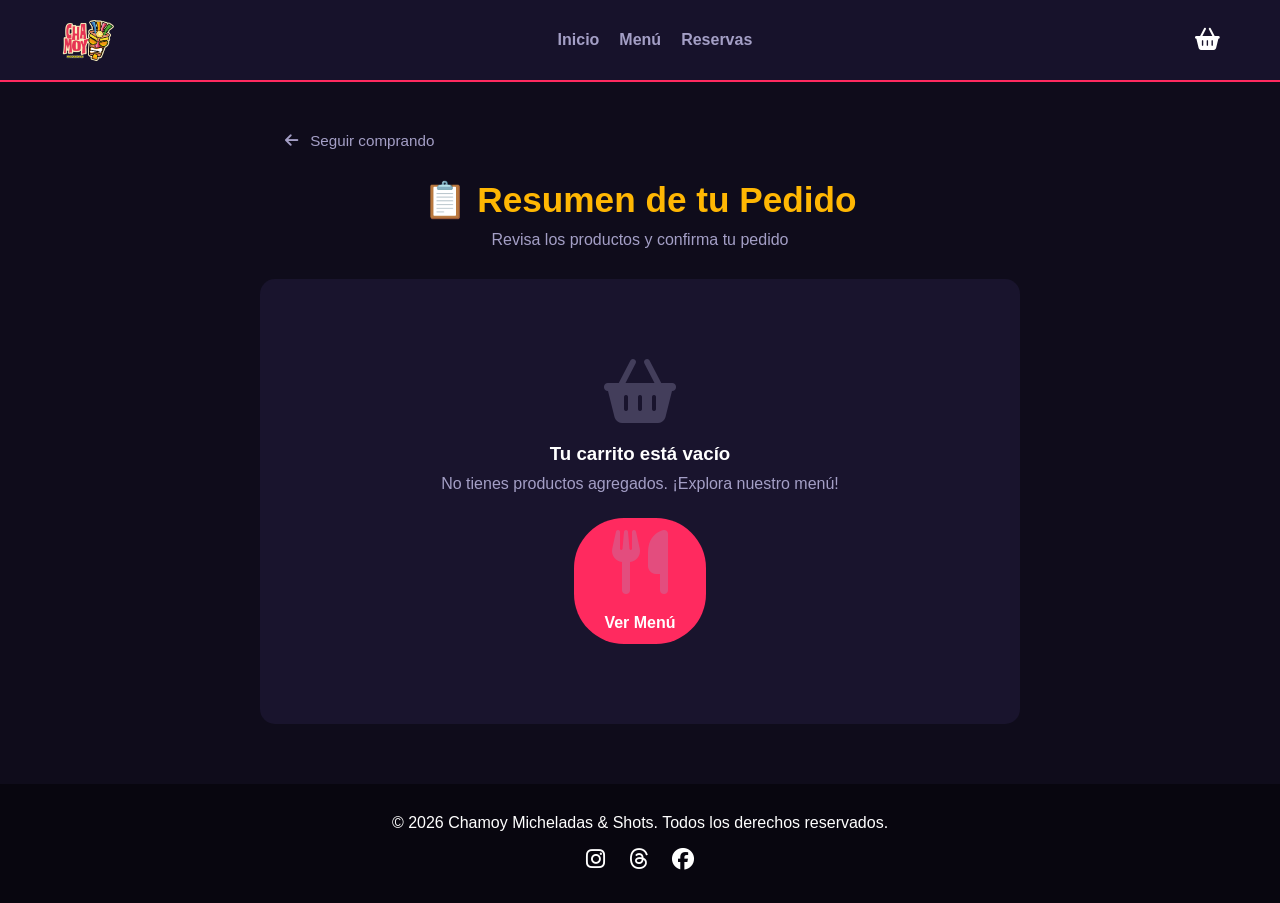
==== commit 128916c4: "Update fmt.Println message from 'Hello' to 'Goodbye'" ====
--- a/menu.html
+++ b/menu.html
@@ -4,14 +4,258 @@
     <meta charset="UTF-8">
     <meta name="viewport" content="width=device-width, initial-scale=1.0">
     <link rel="icon" type="image/png" href="imagenes/logo chamoy-04.png">
-    <title>Menú | Chamoy</title>
+    <title>Pedido | Chamoy</title>
     <link rel="stylesheet" href="styles.css">
     <link rel="stylesheet" href="https://cdnjs.cloudflare.com/ajax/libs/font-awesome/6.4.0/css/all.min.css">
+
+    <style>
+        /* =========================================
+           ESTILOS ESPECÍFICOS DEL PEDIDO
+           ========================================= */
+        .pedido-container {
+            max-width: 800px;
+            margin: 40px auto;
+            padding: 0 20px;
+        }
+
+        .pedido-container h1 {
+            text-align: center;
+            color: var(--secondary);
+            font-size: 2.2rem;
+            margin-bottom: 10px;
+        }
+
+        .pedido-container .subtitle {
+            text-align: center;
+            color: var(--text-muted);
+            margin-bottom: 30px;
+        }
+
+        .pedido-card {
+            background: var(--bg-card);
+            border-radius: 15px;
+            padding: 30px;
+            border: 1px solid var(--border-color);
+        }
+
+        .pedido-card h2 {
+            color: var(--text-main);
+            font-size: 1.3rem;
+            margin-bottom: 20px;
+            display: flex;
+            align-items: center;
+            gap: 10px;
+        }
+
+        .pedido-card h2 i {
+            color: var(--primary);
+        }
+
+        /* Lista de productos en el resumen */
+        .resumen-item {
+            display: flex;
+            align-items: center;
+            gap: 15px;
+            padding: 12px 0;
+            border-bottom: 1px solid var(--border-color);
+        }
+
+        .resumen-item:last-child {
+            border-bottom: none;
+        }
+
+        .resumen-item img {
+            width: 50px;
+            height: 50px;
+            border-radius: 8px;
+            object-fit: cover;
+            border: 1px solid var(--border-color);
+        }
+
+        .resumen-item .info {
+            flex: 1;
+        }
+
+        .resumen-item .info h4 {
+            color: var(--text-main);
+            font-size: 0.95rem;
+            margin-bottom: 2px;
+        }
+
+        .resumen-item .info small {
+            color: var(--text-muted);
+            font-size: 0.8rem;
+        }
+
+        .resumen-item .cantidad {
+            color: var(--text-muted);
+            font-size: 0.9rem;
+            margin: 0 10px;
+        }
+
+        .resumen-item .subtotal {
+            color: var(--secondary);
+            font-weight: bold;
+            font-size: 1rem;
+            min-width: 60px;
+            text-align: right;
+        }
+
+        /* Total general */
+        .total-general {
+            display: flex;
+            justify-content: space-between;
+            align-items: center;
+            padding: 20px 0;
+            margin-top: 15px;
+            border-top: 2px solid var(--primary);
+            font-size: 1.2rem;
+        }
+
+        .total-general .label {
+            color: var(--text-main);
+            font-weight: bold;
+        }
+
+        .total-general .amount {
+            color: var(--secondary);
+            font-size: 1.6rem;
+            font-weight: bold;
+        }
+
+        /* Botón de envío */
+        .btn-enviar {
+            width: 100%;
+            padding: 16px;
+            background: linear-gradient(135deg, var(--primary), var(--primary-dark));
+            color: white;
+            border: none;
+            border-radius: 50px;
+            font-size: 1.2rem;
+            font-weight: bold;
+            cursor: pointer;
+            transition: all 0.3s ease;
+            display: flex;
+            align-items: center;
+            justify-content: center;
+            gap: 12px;
+            margin-top: 20px;
+        }
+
+        .btn-enviar:hover {
+            transform: scale(1.02);
+            box-shadow: 0 4px 25px var(--shadow-color);
+        }
+
+        .btn-enviar:disabled {
+            opacity: 0.5;
+            cursor: not-allowed;
+            transform: none;
+        }
+
+        .btn-volver {
+            display: inline-block;
+            padding: 10px 25px;
+            background: transparent;
+            color: var(--text-muted);
+            border: 1px solid var(--border-color);
+            border-radius: 25px;
+            text-decoration: none;
+            font-size: 0.95rem;
+            transition: all 0.3s ease;
+            margin-bottom: 20px;
+        }
+
+        .btn-volver:hover {
+            color: var(--text-main);
+            border-color: var(--primary);
+        }
+
+        .btn-volver i {
+            margin-right: 8px;
+        }
+
+        /* Estado vacío */
+        .carrito-vacio {
+            text-align: center;
+            padding: 50px 20px;
+        }
+
+        .carrito-vacio i {
+            font-size: 4rem;
+            color: var(--text-muted);
+            opacity: 0.3;
+            margin-bottom: 20px;
+            display: block;
+        }
+
+        .carrito-vacio h3 {
+            color: var(--text-main);
+            margin-bottom: 10px;
+        }
+
+        .carrito-vacio p {
+            color: var(--text-muted);
+            margin-bottom: 25px;
+        }
+
+        .carrito-vacio .btn-ir-menu {
+            display: inline-block;
+            padding: 12px 30px;
+            background: var(--primary);
+            color: white;
+            border-radius: 50px;
+            text-decoration: none;
+            font-weight: bold;
+            transition: all 0.3s ease;
+        }
+
+        .carrito-vacio .btn-ir-menu:hover {
+            background: var(--primary-dark);
+            transform: scale(1.05);
+        }
+
+        /* Responsive */
+        @media (max-width: 600px) {
+            .pedido-card {
+                padding: 20px;
+            }
+
+            .resumen-item {
+                flex-wrap: wrap;
+                gap: 10px;
+            }
+
+            .resumen-item img {
+                width: 40px;
+                height: 40px;
+            }
+
+            .resumen-item .info h4 {
+                font-size: 0.85rem;
+            }
+
+            .total-general {
+                flex-direction: column;
+                gap: 5px;
+                text-align: center;
+            }
+
+            .total-general .amount {
+                font-size: 1.3rem;
+            }
+
+            .btn-enviar {
+                font-size: 1rem;
+                padding: 14px;
+            }
+        }
+    </style>
 </head>
 <body>
 
     <!-- ============================================= -->
-    <!-- HEADER - NAVEGACIÓN                           -->
+    <!-- HEADER - NAVEGACIÓN                          -->
     <!-- ============================================= -->
     <header>
         <div class="nav-container">
@@ -19,20 +263,17 @@
                 <img src="imagenes/logo chamoy-04.png" alt="Chamoy Logo" class="nav-logo">
             </a>
 
-            <!-- Botón menú móvil (hamburguesa) -->
             <div class="menu-toggle" onclick="toggleMobileMenu()">
                 <i class="fa-solid fa-bars"></i>
             </div>
 
-            <!-- Enlaces de navegación -->
             <ul class="nav-links">
                 <li><a href="index.html">Inicio</a></li>
-                <li><a href="menu.html" class="active">Menú</a></li>
+                <li><a href="menu.html">Menú</a></li>
                 <li><a href="reservas.html">Reservas</a></li>
             </ul>
 
-            <!-- Icono del carrito -->
-            <div class="cart-icon-container" onclick="toggleCartMenu()">
+            <div class="cart-icon-container" onclick="window.location.href='menu.html'">
                 <i class="fa-solid fa-basket-shopping"></i>
                 <span id="cart-count" class="cart-count">0</span>
             </div>
@@ -40,388 +281,20 @@
     </header>
 
     <!-- ============================================= -->
-    <!-- BOTÓN SUBIR (SCROLL TO TOP)                   -->
-    <!-- ============================================= -->
-    <button id="btn-scroll-top" class="btn-scroll-top" onclick="scrollToTop()" title="Volver arriba">
-        <i class="fa-solid fa-arrow-up"></i>
-    </button>
-
-    <!-- ============================================= -->
-    <!-- CONTENIDO PRINCIPAL - MENÚ                   -->
-    <!-- ============================================= -->
-    <main class="menu-page">
-        <h1 class="page-title"><i class="fa-solid fa-utensils"></i> Nuestra Carta</h1>
-
-        <!-- ========================================= -->
-        <!-- SECCIÓN 1: COMIDAS (Para Antojarse)       -->
-        <!-- ========================================= -->
-        <section class="menu-category">
-            <h2><i class="fa-solid fa-utensils"></i> Para Antojarse</h2>
-            <div class="products-grid">
-
-                <!-- Producto 1: Burguer Chorimoy -->
-                <div class="product-card">
-                    <img src="imagenes/chorimoy.png" alt="Burguer Chorimoy">
-                    <div class="product-info">
-                        <h3>Burguer Chorimoy</h3>
-                        <p>Chorizo, carne 150g artesanal, queso mozarella, queso crema, lechuga, tomate, cebolla caramelizada y papas.</p>
-                        <div class="product-meta">
-                            <span class="price">$14.900</span>
-                            <button class="btn-add" onclick="addToCart('Burguer Chorimoy', 14900, 'imagenes/chorimoy.png', event)">+ Agregar</button>
-                        </div>
-                    </div>
-                </div>
-
-                <!-- Producto 2: Burguer Chamoy -->
-                <div class="product-card">
-                    <img src="imagenes/burguer chamoy.png" alt="Burguer Chamoy">
-                    <div class="product-info">
-                        <h3>Burguer Chamoy</h3>
-                        <p>Chicharrón en salsa de tamarindo, carne 150g, queso costeño, lechuga, tomate, mozarella, aros de cebolla y papas.</p>
-                        <div class="product-meta">
-                            <span class="price">$24.900</span>
-                            <button class="btn-add" onclick="addToCart('Burguer Chamoy', 24900, 'imagenes/burguer chamoy.png', event)">+ Agregar</button>
-                        </div>
-                    </div>
-                </div>
-
-                <!-- Producto 3: Ceviche de Chicharrón -->
-                <div class="product-card">
-                    <img src="imagenes/cevivhe.png" alt="Ceviche de Chicharrón">
-                    <div class="product-info">
-                        <h3>Ceviche de Chicharrón</h3>
-                        <p>Chicharrón al barril, ensalada cevichera, guacamole, mango, platanito crocante, chamoy, limón y tajín.</p>
-                        <div class="product-meta">
-                            <span class="price">$15.000</span>
-                            <button class="btn-add" onclick="addToCart('Ceviche de Chicharrón', 15000, 'imagenes/cevivhe.png', event)">+ Agregar</button>
-                        </div>
-                    </div>
-                </div>
-
-                <!-- Producto 4: Picada Mixta -->
-                <div class="product-card">
-                    <img src="imagenes/picada mixta.png" alt="Picada Mixta">
-                    <div class="product-info">
-                        <h3>Picada Mixta</h3>
-                        <p>Chicharrón al barril, chorizo, butifarra, papas a la francesa, arepa y salsas de la casa.</p>
-                        <div class="product-meta">
-                            <span class="price">$25.000</span>
-                            <button class="btn-add" onclick="addToCart('Picada Mixta', 25000, 'imagenes/picada mixta.png', event)">+ Agregar</button>
-                        </div>
-                    </div>
-                </div>
-
-                <!-- Producto 5: Dorilocos -->
-                <div class="product-card">
-                    <img src="imagenes/doriloco.png" alt="Dorilocos">
-                    <div class="product-info">
-                        <h3>Dorilocos</h3>
-                        <p>Carne molida o pollo, pico de gallo, guacamole, queso costeño, doritos y salsa al gusto.</p>
-                        <div class="product-meta">
-                            <span class="price">$17.000</span>
-                            <button class="btn-add" onclick="addToCart('Dorilocos', 17000, 'imagenes/doriloco.png', event)">+ Agregar</button>
-                        </div>
-                    </div>
-                </div>
-
-                <!-- Producto 6: Salchi Papa -->
-                <div class="product-card">
-                    <img src="imagenes/salcipapa.png" alt="Salchi Papa">
-                    <div class="product-info">
-                        <h3>Salchi Papa</h3>
-                        <p>Papas a la francesa, trozos de plátano maduro, salchicha zenú, tocineta, mozarella y salsas de la casa.</p>
-                        <div class="product-meta">
-                            <span class="price">$14.000</span>
-                            <button class="btn-add" onclick="addToCart('Salchi Papa', 14000, 'imagenes/salcipapa.png', event)">+ Agregar</button>
-                        </div>
-                    </div>
-                </div>
-
-            </div>
-        </section>
-
-        <!-- ========================================= -->
-        <!-- SECCIÓN 2: MICHELADAS FRUTALES            -->
-        <!-- ========================================= -->
-        <section class="menu-category">
-            <h2><i class="fa-solid fa-cherries"></i> Micheladas Frutales</h2>
-            <p class="category-note">🌟 Elige tu base favorita: Soda ($10k) o Cerveza ($12k)</p>
-            <div class="products-grid">
-
-                <!-- Producto 7: Michelada de Mango -->
-                <div class="product-card">
-                    <img src="https://images.unsplash.com/photo-1513558161293-cdaf765ed2fd?auto=format&fit=crop&w=500&q=80" alt="Michelada Mango">
-                    <div class="product-info">
-                        <h3>Michelada de Mango</h3>
-                        <p>Borde de chamoy, escarchado de sal/azúcar, mango picado, saborizante, limón.</p>
-                        <div class="product-meta-options">
-                            <button class="btn-add-opt" onclick="addToCart('Michelada Mango (Soda)', 10000, 'https://images.unsplash.com/photo-1513558161293-cdaf765ed2fd?auto=format&fit=crop&w=500&q=80', event)">🍹 Soda 10k</button>
-                            <button class="btn-add-opt" onclick="addToCart('Michelada Mango (Cerveza)', 12000, 'https://images.unsplash.com/photo-1513558161293-cdaf765ed2fd?auto=format&fit=crop&w=500&q=80', event)">🍺 Cerveza 12k</button>
-                        </div>
-                    </div>
-                </div>
-
-                <!-- Producto 8: Michelada de Cereza -->
-                <div class="product-card">
-                    <img src="https://images.unsplash.com/photo-1536935338788-846bb9981813?auto=format&fit=crop&w=500&q=80" alt="Michelada Cereza">
-                    <div class="product-info">
-                        <h3>Michelada de Cereza</h3>
-                        <p>Borde de chamoy, escarchado de minisigui, cerezas, saborizante de cereza, limón.</p>
-                        <div class="product-meta-options">
-                            <button class="btn-add-opt" onclick="addToCart('Michelada Cereza (Soda)', 10000, 'https://images.unsplash.com/photo-1536935338788-846bb9981813?auto=format&fit=crop&w=500&q=80', event)">🍹 Soda 10k</button>
-                            <button class="btn-add-opt" onclick="addToCart('Michelada Cereza (Cerveza)', 12000, 'https://images.unsplash.com/photo-1536935338788-846bb9981813?auto=format&fit=crop&w=500&q=80', event)">🍺 Cerveza 12k</button>
-                        </div>
-                    </div>
-                </div>
-
-                <!-- Producto 9: Michelada de Maracuyá -->
-                <div class="product-card">
-                    <img src="https://images.unsplash.com/photo-1527661591475-527312dd65f5?auto=format&fit=crop&w=500&q=80" alt="Michelada Maracuyá">
-                    <div class="product-info">
-                        <h3>Michelada de Maracuyá</h3>
-                        <p>Borde de chamoy, escarchado de sal, pulpa de maracuyá, saborizante, limón.</p>
-                        <div class="product-meta-options">
-                            <button class="btn-add-opt" onclick="addToCart('Michelada Maracuyá (Soda)', 10000, 'https://images.unsplash.com/photo-1527661591475-527312dd65f5?auto=format&fit=crop&w=500&q=80', event)">🍹 Soda 10k</button>
-                            <button class="btn-add-opt" onclick="addToCart('Michelada Maracuyá (Cerveza)', 12000, 'https://images.unsplash.com/photo-1527661591475-527312dd65f5?auto=format&fit=crop&w=500&q=80', event)">🍺 Cerveza 12k</button>
-                        </div>
-                    </div>
-                </div>
-
-                <!-- Producto 10: Michelada Manzana Verde -->
-                <div class="product-card">
-                    <img src="https://images.unsplash.com/photo-1560512823-829485b8bf24?auto=format&fit=crop&w=500&q=80" alt="Michelada Manzana Verde">
-                    <div class="product-info">
-                        <h3>Michelada Manzana Verde</h3>
-                        <p>Borde de chamoy, escarchado de minisigui, manzanas, saborizante de manzana, limón.</p>
-                        <div class="product-meta-options">
-                            <button class="btn-add-opt" onclick="addToCart('Michelada Manzana Verde (Soda)', 10000, 'https://images.unsplash.com/photo-1560512823-829485b8bf24?auto=format&fit=crop&w=500&q=80', event)">🍹 Soda 10k</button>
-                            <button class="btn-add-opt" onclick="addToCart('Michelada Manzana Verde (Cerveza)', 12000, 'https://images.unsplash.com/photo-1560512823-829485b8bf24?auto=format&fit=crop&w=500&q=80', event)">🍺 Cerveza 12k</button>
-                        </div>
-                    </div>
-                </div>
-
-                <!-- Producto 11: Michelada de Tamarindo -->
-                <div class="product-card">
-                    <img src="https://images.unsplash.com/photo-1600271886742-f049cd451bba?auto=format&fit=crop&w=500&q=80" alt="Michelada Tamarindo">
-                    <div class="product-info">
-                        <h3>Michelada de Tamarindo</h3>
-                        <p>Borde de chamoy, escarchado de minisigui, trozos de tamarindo, saborizante, limón.</p>
-                        <div class="product-meta-options">
-                            <button class="btn-add-opt" onclick="addToCart('Michelada Tamarindo (Soda)', 10000, 'https://images.unsplash.com/photo-1600271886742-f049cd451bba?auto=format&fit=crop&w=500&q=80', event)">🍹 Soda 10k</button>
-                            <button class="btn-add-opt" onclick="addToCart('Michelada Tamarindo (Cerveza)', 12000, 'https://images.unsplash.com/photo-1600271886742-f049cd451bba?auto=format&fit=crop&w=500&q=80', event)">🍺 Cerveza 12k</button>
-                        </div>
-                    </div>
-                </div>
-
-                <!-- Producto 12: Michelada de Gomitas -->
-                <div class="product-card">
-                    <img src="https://images.unsplash.com/photo-1619566636858-adf3ef46400b?auto=format&fit=crop&w=500&q=80" alt="Michelada Gomitas">
-                    <div class="product-info">
-                        <h3>Michelada de Gomitas</h3>
-                        <p>Borde de chamoy, escarchado de minisigui, gomitas, saborizante curazao, limón.</p>
-                        <div class="product-meta-options">
-                            <button class="btn-add-opt" onclick="addToCart('Michelada Gomitas (Soda)', 10000, 'https://images.unsplash.com/photo-1619566636858-adf3ef46400b?auto=format&fit=crop&w=500&q=80', event)">🍹 Soda 10k</button>
-                            <button class="btn-add-opt" onclick="addToCart('Michelada Gomitas (Cerveza)', 12000, 'https://images.unsplash.com/photo-1619566636858-adf3ef46400b?auto=format&fit=crop&w=500&q=80', event)">🍺 Cerveza 12k</button>
-                        </div>
-                    </div>
-                </div>
-
-            </div>
-        </section>
-
-        <!-- ========================================= -->
-        <!-- SECCIÓN 3: MICHELADAS ENVENENADAS         -->
-        <!-- ========================================= -->
-        <section class="menu-category">
-            <h2><i class="fa-solid fa-skull"></i> Micheladas Envenenadas</h2>
-            <div class="products-grid">
-
-                <!-- Producto 13: Maramango Tequila -->
-                <div class="product-card">
-                    <img src="https://images.unsplash.com/photo-1551024709-8f23befc6f87?auto=format&fit=crop&w=500&q=80" alt="Maramango Tequila">
-                    <div class="product-info">
-                        <h3>Maramango Tequila</h3>
-                        <p>Borde de chamoy, escarchado de tajín, saborizante mango-maracuyá, limón, tequila, gomitas, cerveza.</p>
-                        <div class="product-meta">
-                            <span class="price">$17.000</span>
-                            <button class="btn-add" onclick="addToCart('Maramango Tequila', 17000, 'https://images.unsplash.com/photo-1551024709-8f23befc6f87?auto=format&fit=crop&w=500&q=80', event)">+ Agregar</button>
-                        </div>
-                    </div>
-                </div>
-
-                <!-- Producto 14: Cerezada de Vodka -->
-                <div class="product-card">
-                    <img src="https://images.unsplash.com/photo-1514362545857-3bc16c4c7d1b?auto=format&fit=crop&w=500&q=80" alt="Cerezada de Vodka">
-                    <div class="product-info">
-                        <h3>Cerezada de Vodka</h3>
-                        <p>Borde de chamoy, escarchado de minisigui, saborizante de cereza, cerezas, limón, vodka, gomitas, cerveza.</p>
-                        <div class="product-meta">
-                            <span class="price">$16.000</span>
-                            <button class="btn-add" onclick="addToCart('Cerezada de Vodka', 16000, 'https://images.unsplash.com/photo-1514362545857-3bc16c4c7d1b?auto=format&fit=crop&w=500&q=80', event)">+ Agregar</button>
-                        </div>
-                    </div>
-                </div>
-
-                <!-- Producto 15: Michelada Mexicana -->
-                <div class="product-card">
-                    <img src="https://images.unsplash.com/photo-1575444758702-4a6b9222336e?auto=format&fit=crop&w=500&q=80" alt="Mexicana">
-                    <div class="product-info">
-                        <h3>Michelada Mexicana</h3>
-                        <p>Borde de chamoy, escarchado de tajín, granadina, limón, tabasco, tequila, cerveza.</p>
-                        <div class="product-meta">
-                            <span class="price">$16.000</span>
-                            <button class="btn-add" onclick="addToCart('Mexicana', 16000, 'https://images.unsplash.com/photo-1575444758702-4a6b9222336e?auto=format&fit=crop&w=500&q=80', event)">+ Agregar</button>
-                        </div>
-                    </div>
-                </div>
-
-                <!-- Producto 16: Americana -->
-                <div class="product-card">
-                    <img src="https://images.unsplash.com/photo-1569529465841-dfecdab7503b?auto=format&fit=crop&w=500&q=80" alt="Americana">
-                    <div class="product-info">
-                        <h3>Americana</h3>
-                        <p>Borde de chamoy azul, escarchado de sal, curazao azul, limón, vodka, gomitas, cerveza.</p>
-                        <div class="product-meta">
-                            <span class="price">$15.000</span>
-                            <button class="btn-add" onclick="addToCart('Americana', 15000, 'https://images.unsplash.com/photo-1569529465841-dfecdab7503b?auto=format&fit=crop&w=500&q=80', event)">+ Agregar</button>
-                        </div>
-                    </div>
-                </div>
-
-                <!-- Producto 17: Submarina -->
-                <div class="product-card">
-                    <img src="https://images.unsplash.com/photo-1470337458703-46ad1756a187?auto=format&fit=crop&w=500&q=80" alt="Submarina">
-                    <div class="product-info">
-                        <h3>Submarina</h3>
-                        <p>Borde de chamoy, escarchado de sal, limón, whisky, saborizante de mango, mango picado, cerveza.</p>
-                        <div class="product-meta">
-                            <span class="price">$15.000</span>
-                            <button class="btn-add" onclick="addToCart('Submarina', 15000, 'https://images.unsplash.com/photo-1470337458703-46ad1756a187?auto=format&fit=crop&w=500&q=80', event)">+ Agregar</button>
-                        </div>
-                    </div>
-                </div>
-
-            </div>
-        </section>
-
-        <!-- ========================================= -->
-        <!-- SECCIÓN 4: MICHELADAS ESPECIALES          -->
-        <!-- ========================================= -->
-        <section class="menu-category">
-            <h2><i class="fa-solid fa-star"></i> Micheladas Especiales</h2>
-            <div class="products-grid">
-
-                <!-- Producto 18: SandiFresh -->
-                <div class="product-card">
-                    <img src="https://images.unsplash.com/photo-1536935338788-846bb9981813?auto=format&fit=crop&w=500&q=80" alt="SandiFresh">
-                    <div class="product-info">
-                        <h3>SandiFresh</h3>
-                        <p>Borde de chamoy, borde de minisigui, limón, saborizante de cereza, fresa, sandía, soda, saborizante de manzana, chantilly.</p>
-                        <div class="product-meta">
-                            <span class="price">$16.000</span>
-                            <button class="btn-add" onclick="addToCart('SandiFresh', 16000, 'https://images.unsplash.com/photo-1563259721-2dde7e22b79a?auto=format&fit=crop&w=500&q=80', event)">+ Agregar</button>
-                        </div>
-                    </div>
-                </div>
-
-                <!-- Producto 19: LuloBoom -->
-                <div class="product-card">
-                    <img src="https://images.unsplash.com/photo-1536935338788-846bb9981813?auto=format&fit=crop&w=500&q=80" alt="LuloBoom">
-                    <div class="product-info">
-                        <h3>LuloBoom</h3>
-                        <p>Borde de chamoy, escarchado con minisigui, limón, granadina, trozos de lulo, gomitas, un bonbonbum, Sprite o cerveza.</p>
-                        <div class="product-meta">
-                            <span class="price">$17.000</span>
-                            <button class="btn-add" onclick="addToCart('LuloBoom', 17000, 'https://images.unsplash.com/photo-1536935338788-846bb9981813?auto=format&fit=crop&w=500&q=80', event)">+ Agregar</button>
-                        </div>
-                    </div>
-                </div>
-
-                <!-- Producto 20: Wiki Wiki -->
-                <div class="product-card">
-                    <img src="https://images.unsplash.com/photo-1513558161293-cdaf765ed2fd?auto=format&fit=crop&w=500&q=80" alt="Wiki Wiki">
-                    <div class="product-info">
-                        <h3>Wiki Wiki</h3>
-                        <p>Borde de chamoy, escarchado de minisigui, manzana verde, limón, kiwi, soda, cuatro o sprite.</p>
-                        <div class="product-meta">
-                            <span class="price">$17.000</span>
-                            <button class="btn-add" onclick="addToCart('Wiki Wiki', 17000, 'https://images.unsplash.com/photo-1513558161293-cdaf765ed2fd?auto=format&fit=crop&w=500&q=80', event)">+ Agregar</button>
-                        </div>
-                    </div>
-                </div>
-
-                <!-- Producto 21: Frutos Verdes -->
-                <div class="product-card">
-                    <img src="https://images.unsplash.com/photo-1527661591475-527312dd65f5?auto=format&fit=crop&w=500&q=80" alt="Frutos Verdes">
-                    <div class="product-info">
-                        <h3>Frutos Verdes</h3>
-                        <p>Borde de chamoy, escarchado de minisigui, mezcla de manzana verde, mango biche, kiwi, limón, hielo, saborizante de mango, soda, cuatro o sprite.</p>
-                        <div class="product-meta">
-                            <span class="price">$16.000</span>
-                            <button class="btn-add" onclick="addToCart('Frutos Verdes', 16000, 'https://images.unsplash.com/photo-1527661591475-527312dd65f5?auto=format&fit=crop&w=500&q=80', event)">+ Agregar</button>
-                        </div>
-                    </div>
-                </div>
-
-            </div>
-        </section>
-
-        <!-- ========================================= -->
-        <!-- SECCIÓN 5: JUGOS Y CERVEZAS              -->
-        <!-- ========================================= -->
-        <section class="menu-category">
-            <h2><i class="fa-solid fa-cup-straw"></i> Jugos Naturales &amp; Cervezas</h2>
-            <div class="products-grid">
-
-                <!-- Producto 22: Jugos Naturales -->
-                <div class="product-card">
-                    <img src="https://images.unsplash.com/photo-1623065422902-30a2d299bbe4?auto=format&fit=crop&w=500&q=80" alt="Jugos">
-                    <div class="product-info">
-                        <h3>Jugos Naturales</h3>
-                        <p>Mango, Maracuyá o Mora.</p>
-                        <div class="product-meta-options">
-                            <button class="btn-add-opt" onclick="addToCart('Jugo en Agua', 6000, 'https://images.unsplash.com/photo-1623065422902-30a2d299bbe4?auto=format&fit=crop&w=500&q=80', event)">💧 Agua 6k</button>
-                            <button class="btn-add-opt" onclick="addToCart('Jugo en Leche', 8000, 'https://images.unsplash.com/photo-1623065422902-30a2d299bbe4?auto=format&fit=crop&w=500&q=80', event)">🥛 Leche 8k</button>
-                        </div>
-                    </div>
-                </div>
-
-                <!-- Producto 23: Cervezas -->
-                <div class="product-card">
-                    <img src="https://images.unsplash.com/photo-1532634922-8fe0b757fb13?auto=format&fit=crop&w=500&q=80" alt="Cervezas">
-                    <div class="product-info">
-                        <h3>Cervezas</h3>
-                        <p>Pilsen, Águila o Light. ¡Bien heladas!</p>
-                        <div class="product-meta">
-                            <span class="price">$6.000</span>
-                            <button class="btn-add" onclick="addToCart('Cerveza', 6000, 'https://images.unsplash.com/photo-1532634922-8fe0b757fb13?auto=format&fit=crop&w=500&q=80', event)">+ Agregar</button>
-                        </div>
-                    </div>
-                </div>
-
-            </div>
-        </section>
-
+    <!-- CONTENIDO PRINCIPAL                          -->
+    <!-- ============================================= -->
+    <main class="pedido-container">
+        <a href="menu.html" class="btn-volver">
+            <i class="fa-solid fa-arrow-left"></i> Seguir comprando
+        </a>
+
+        <h1>📋 Resumen de tu Pedido</h1>
+        <p class="subtitle">Revisa los productos y confirma tu pedido</p>
+
+        <div class="pedido-card" id="resumen-pedido">
+            <!-- Aquí se renderiza el contenido con JavaScript -->
+        </div>
     </main>
-
-    <!-- ============================================= -->
-    <!-- CARRITO LATERAL                              -->
-    <!-- ============================================= -->
-    <div id="side-cart" class="side-cart">
-        <div class="cart-header">
-            <h2><i class="fa-solid fa-basket-shopping"></i> Tu Pedido</h2>
-            <button class="close-cart" onclick="toggleCartMenu()">&times;</button>
-        </div>
-        <div id="cart-items" class="cart-items"></div>
-        <div class="cart-footer">
-            <div class="cart-total">
-                Total: $<span id="cart-total-val">0</span>
-            </div>
-            <button class="btn btn-primary btn-block" onclick="sendOrderWhatsApp()">
-                Continuar al pedido <i class="fa-solid fa-arrow-right"></i>
-            </button>
-        </div>
-    </div>
 
     <!-- ============================================= -->
     <!-- FOOTER                                       -->
@@ -445,28 +318,182 @@
 
     <script>
         // =============================================
-        // BOTÓN SUBIR (SCROLL TO TOP)
+        // MENÚ MÓVIL
         // =============================================
-        window.onscroll = function() {
-            checkScrollPercent();
-        };
-
-        function checkScrollPercent() {
-            const btnScroll = document.getElementById('btn-scroll-top');
-            if (!btnScroll) return;
-
-            const totalHeight = document.documentElement.scrollHeight - document.documentElement.clientHeight;
-            const scrolled = window.scrollY;
-            const scrollPercent = (scrolled / totalHeight) * 100;
-
-            btnScroll.style.display = scrollPercent >= 30 ? 'flex' : 'none';
-        }
-
-        function scrollToTop() {
-            window.scrollTo({
-                top: 0,
-                behavior: 'smooth'
+        function toggleMobileMenu() {
+            const navLinks = document.querySelector('.nav-links');
+            if (navLinks) navLinks.classList.toggle('active');
+        }
+
+        // =============================================
+        // RENDERIZAR RESUMEN DEL PEDIDO
+        // =============================================
+        document.addEventListener('DOMContentLoaded', function() {
+            const cart = JSON.parse(localStorage.getItem('CHAMOY_CART')) || [];
+            const container = document.getElementById('resumen-pedido');
+
+            // Actualizar contador del carrito
+            const countElement = document.getElementById('cart-count');
+            if (countElement) {
+                const totalItems = cart.reduce((sum, item) => sum + item.quantity, 0);
+                countElement.innerText = totalItems;
+                countElement.style.display = totalItems === 0 ? 'none' : 'inline-block';
+            }
+
+            // Si el carrito está vacío
+            if (cart.length === 0) {
+                container.innerHTML = `
+                    <div class="carrito-vacio">
+                        <i class="fa-solid fa-basket-shopping"></i>
+                        <h3>Tu carrito está vacío</h3>
+                        <p>No tienes productos agregados. ¡Explora nuestro menú!</p>
+                        <a href="menu.html" class="btn-ir-menu">
+                            <i class="fa-solid fa-utensils"></i> Ver Menú
+                        </a>
+                    </div>
+                `;
+                return;
+            }
+
+            // Construir el HTML del resumen
+            let html = `<h2><i class="fa-solid fa-receipt"></i> Productos (${cart.reduce((s, i) => s + i.quantity, 0)})</h2>`;
+            let totalGeneral = 0;
+
+            cart.forEach((item, index) => {
+                const subtotal = item.price * item.quantity;
+                totalGeneral += subtotal;
+                const imgSrc = item.imgSrc || 'imagenes/placeholder.png';
+
+                html += `
+                    <div class="resumen-item">
+                        <img src="${imgSrc}" alt="${item.name}" loading="lazy">
+                        <div class="info">
+                            <h4>${item.name}</h4>
+                            <small>$${item.price.toLocaleString()} c/u</small>
+                        </div>
+                        <span class="cantidad">×${item.quantity}</span>
+                        <span class="subtotal">$${subtotal.toLocaleString()}</span>
+                    </div>
+                `;
             });
+
+            html += `
+                <div class="total-general">
+                    <span class="label">Total a pagar</span>
+                    <span class="amount">$${totalGeneral.toLocaleString()}</span>
+                </div>
+                <!-- ============================================= -->
+                <!-- CAMPOS DEL CLIENTE                           -->
+                <!-- ============================================= -->
+
+                <!-- Campo: Notas adicionales -->
+                <div class="input-group">
+                    <label for="order-notes">
+                        <i class="fa-regular fa-pen-to-square"></i> Notas adicionales
+                    </label>
+                    <textarea id="order-notes" 
+                            name="notas" 
+                            rows="2" 
+                            placeholder="Ej: Sin tomate, con queso extra..."
+                            class="textarea-notes"></textarea>
+                </div>
+
+                <!-- Campo: Dirección de entrega con botón de ubicación -->
+                <div class="input-group">
+                    <label for="delivery-address">
+                        <i class="fa-solid fa-location-dot"></i> Dirección de entrega
+                    </label>
+                    <div class="address-input-wrapper">
+                        <input type="text" 
+                            id="delivery-address" 
+                            placeholder="Calle, número, barrio, referencias..." 
+                            class="input-address">
+                        <button type="button" id="btn-get-location" class="btn-location" title="Usar mi ubicación actual">
+                            <i class="fa-solid fa-location-crosshairs"></i>
+                        </button>
+                    </div>
+                    <small class="notes-hint">escribe tu direccón o dale al botón. <span class="location-hint">📌 Presiona el botón para usar tu ubicación actual.</span></small>
+                </div>
+
+                <!-- Campo: Teléfono de contacto -->
+                <div class="input-group">
+                    <label for="contact-phone">
+                        <i class="fa-solid fa-phone"></i> Teléfono de contacto
+                    </label>
+                    <input type="tel" 
+                        id="contact-phone" 
+                        placeholder="300 123 4567" 
+                        class="input-phone">
+                    <small class="notes-hint">Número donde te podemos contactar si hay novedades.</small>
+                </div>
+
+                <!-- NUEVO: Campo: Nombre de quien recibe -->
+                <div class="input-group">
+                    <label for="receiver-name">
+                        <i class="fa-regular fa-user"></i> ¿A nombre de quién reciben el pedido?
+                    </label>
+                    <input type="text" 
+                        id="receiver-name" 
+                        placeholder="Ej: María Pérez" 
+                        class="input-name">
+                    <small class="notes-hint">Indica el nombre de la persona que recibirá el pedido.</small>
+                </div>
+
+                <button class="btn-enviar" onclick="sendOrderWithNotes()">
+                    <i class="fa-brands fa-whatsapp"></i> Enviar pedido a WhatsApp
+                </button>
+            `;
+
+            container.innerHTML = html;
+        });
+
+        
+
+        // =============================================
+        // ENVIAR PEDIDO COMPLETO POR WHATSAPP
+        // =============================================
+
+        function sendOrderWithNotes() {
+            // Obtener carrito
+            const cart = JSON.parse(localStorage.getItem('CHAMOY_CART')) || [];
+            if (cart.length === 0) {
+                alert('❌ Tu carrito está vacío. Agrega productos primero.');
+                return;
+            }
+
+            // Obtener datos del formulario
+            const notes = document.getElementById('order-notes')?.value.trim() || 'Sin notas adicionales.';
+            const address = document.getElementById('delivery-address')?.value.trim() || 'No especificada.';
+            const phone = document.getElementById('contact-phone')?.value.trim() || 'No especificado.';
+
+            // Validar campos obligatorios (opcional)
+            if (!address || address === 'No especificada.') {
+                const confirmar = confirm('⚠️ No has ingresado una dirección de entrega. ¿Quieres continuar de todos modos?');
+                if (!confirmar) return;
+            }
+
+            // Construir mensaje
+            let mensaje = '🍽️ *NUEVO PEDIDO - CHAMOY* 🍽️\n\n';
+            let total = 0;
+
+            cart.forEach(item => {
+                const subtotal = item.price * item.quantity;
+                total += subtotal;
+                mensaje += `• ${item.name} ×${item.quantity} = $${subtotal.toLocaleString()}\n`;
+            });
+
+            mensaje += `\n💰 *Total: $${total.toLocaleString()}*`;
+            mensaje += `\n\n📍 *Dirección:* ${address}`;
+            mensaje += `\n📱 *Contacto:* ${phone}`;
+            mensaje += `\n📝 *Notas:* ${notes}`;
+            mensaje += `\n\n🙏 ¡Gracias por tu pedido! 🔥`;
+
+            // Número de WhatsApp
+            const phoneNumber = '573206650984';
+            const url = `https://api.whatsapp.com/send?phone=${phoneNumber}&text=${encodeURIComponent(mensaje)}`;
+
+            // Abrir WhatsApp
+            window.open(url, '_blank');
         }
     </script>
 
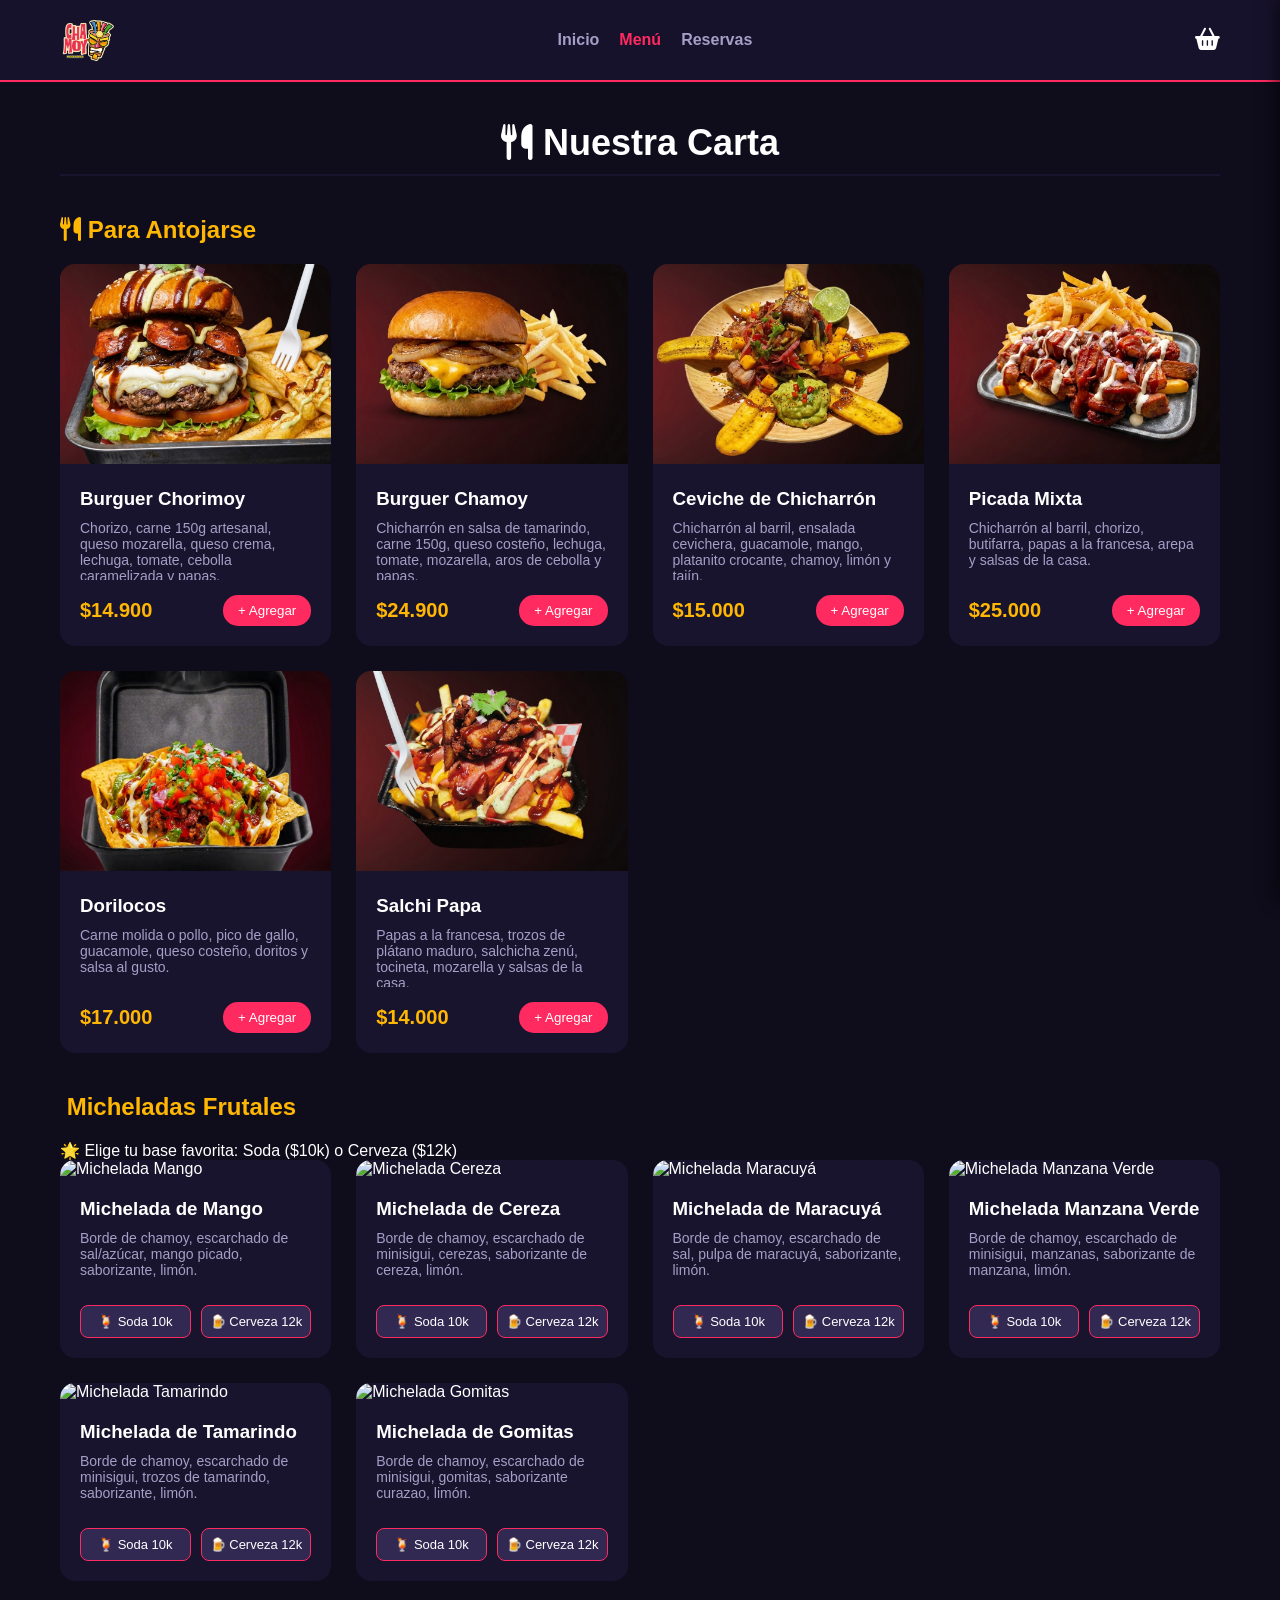
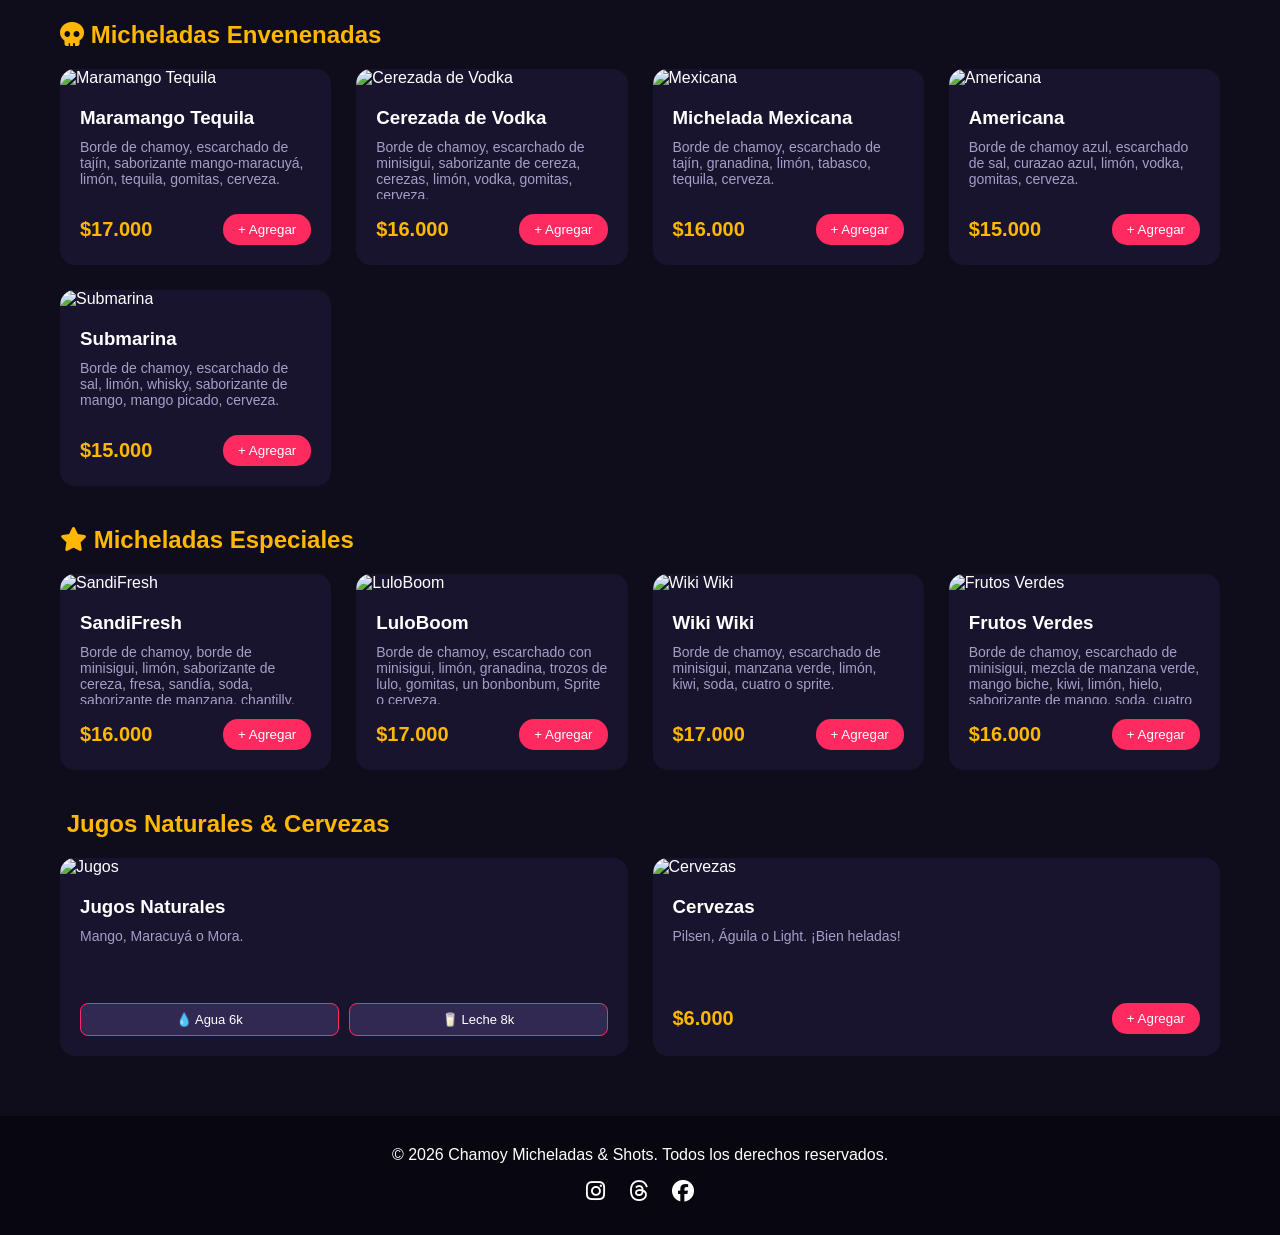
==== commit 2d70bb7f: "Update print statement from 'Hello' to 'Goodbye'" ====
--- a/menu.html
+++ b/menu.html
@@ -4,258 +4,14 @@
     <meta charset="UTF-8">
     <meta name="viewport" content="width=device-width, initial-scale=1.0">
     <link rel="icon" type="image/png" href="imagenes/logo chamoy-04.png">
-    <title>Pedido | Chamoy</title>
+    <title>Menú | Chamoy</title>
     <link rel="stylesheet" href="styles.css">
     <link rel="stylesheet" href="https://cdnjs.cloudflare.com/ajax/libs/font-awesome/6.4.0/css/all.min.css">
-
-    <style>
-        /* =========================================
-           ESTILOS ESPECÍFICOS DEL PEDIDO
-           ========================================= */
-        .pedido-container {
-            max-width: 800px;
-            margin: 40px auto;
-            padding: 0 20px;
-        }
-
-        .pedido-container h1 {
-            text-align: center;
-            color: var(--secondary);
-            font-size: 2.2rem;
-            margin-bottom: 10px;
-        }
-
-        .pedido-container .subtitle {
-            text-align: center;
-            color: var(--text-muted);
-            margin-bottom: 30px;
-        }
-
-        .pedido-card {
-            background: var(--bg-card);
-            border-radius: 15px;
-            padding: 30px;
-            border: 1px solid var(--border-color);
-        }
-
-        .pedido-card h2 {
-            color: var(--text-main);
-            font-size: 1.3rem;
-            margin-bottom: 20px;
-            display: flex;
-            align-items: center;
-            gap: 10px;
-        }
-
-        .pedido-card h2 i {
-            color: var(--primary);
-        }
-
-        /* Lista de productos en el resumen */
-        .resumen-item {
-            display: flex;
-            align-items: center;
-            gap: 15px;
-            padding: 12px 0;
-            border-bottom: 1px solid var(--border-color);
-        }
-
-        .resumen-item:last-child {
-            border-bottom: none;
-        }
-
-        .resumen-item img {
-            width: 50px;
-            height: 50px;
-            border-radius: 8px;
-            object-fit: cover;
-            border: 1px solid var(--border-color);
-        }
-
-        .resumen-item .info {
-            flex: 1;
-        }
-
-        .resumen-item .info h4 {
-            color: var(--text-main);
-            font-size: 0.95rem;
-            margin-bottom: 2px;
-        }
-
-        .resumen-item .info small {
-            color: var(--text-muted);
-            font-size: 0.8rem;
-        }
-
-        .resumen-item .cantidad {
-            color: var(--text-muted);
-            font-size: 0.9rem;
-            margin: 0 10px;
-        }
-
-        .resumen-item .subtotal {
-            color: var(--secondary);
-            font-weight: bold;
-            font-size: 1rem;
-            min-width: 60px;
-            text-align: right;
-        }
-
-        /* Total general */
-        .total-general {
-            display: flex;
-            justify-content: space-between;
-            align-items: center;
-            padding: 20px 0;
-            margin-top: 15px;
-            border-top: 2px solid var(--primary);
-            font-size: 1.2rem;
-        }
-
-        .total-general .label {
-            color: var(--text-main);
-            font-weight: bold;
-        }
-
-        .total-general .amount {
-            color: var(--secondary);
-            font-size: 1.6rem;
-            font-weight: bold;
-        }
-
-        /* Botón de envío */
-        .btn-enviar {
-            width: 100%;
-            padding: 16px;
-            background: linear-gradient(135deg, var(--primary), var(--primary-dark));
-            color: white;
-            border: none;
-            border-radius: 50px;
-            font-size: 1.2rem;
-            font-weight: bold;
-            cursor: pointer;
-            transition: all 0.3s ease;
-            display: flex;
-            align-items: center;
-            justify-content: center;
-            gap: 12px;
-            margin-top: 20px;
-        }
-
-        .btn-enviar:hover {
-            transform: scale(1.02);
-            box-shadow: 0 4px 25px var(--shadow-color);
-        }
-
-        .btn-enviar:disabled {
-            opacity: 0.5;
-            cursor: not-allowed;
-            transform: none;
-        }
-
-        .btn-volver {
-            display: inline-block;
-            padding: 10px 25px;
-            background: transparent;
-            color: var(--text-muted);
-            border: 1px solid var(--border-color);
-            border-radius: 25px;
-            text-decoration: none;
-            font-size: 0.95rem;
-            transition: all 0.3s ease;
-            margin-bottom: 20px;
-        }
-
-        .btn-volver:hover {
-            color: var(--text-main);
-            border-color: var(--primary);
-        }
-
-        .btn-volver i {
-            margin-right: 8px;
-        }
-
-        /* Estado vacío */
-        .carrito-vacio {
-            text-align: center;
-            padding: 50px 20px;
-        }
-
-        .carrito-vacio i {
-            font-size: 4rem;
-            color: var(--text-muted);
-            opacity: 0.3;
-            margin-bottom: 20px;
-            display: block;
-        }
-
-        .carrito-vacio h3 {
-            color: var(--text-main);
-            margin-bottom: 10px;
-        }
-
-        .carrito-vacio p {
-            color: var(--text-muted);
-            margin-bottom: 25px;
-        }
-
-        .carrito-vacio .btn-ir-menu {
-            display: inline-block;
-            padding: 12px 30px;
-            background: var(--primary);
-            color: white;
-            border-radius: 50px;
-            text-decoration: none;
-            font-weight: bold;
-            transition: all 0.3s ease;
-        }
-
-        .carrito-vacio .btn-ir-menu:hover {
-            background: var(--primary-dark);
-            transform: scale(1.05);
-        }
-
-        /* Responsive */
-        @media (max-width: 600px) {
-            .pedido-card {
-                padding: 20px;
-            }
-
-            .resumen-item {
-                flex-wrap: wrap;
-                gap: 10px;
-            }
-
-            .resumen-item img {
-                width: 40px;
-                height: 40px;
-            }
-
-            .resumen-item .info h4 {
-                font-size: 0.85rem;
-            }
-
-            .total-general {
-                flex-direction: column;
-                gap: 5px;
-                text-align: center;
-            }
-
-            .total-general .amount {
-                font-size: 1.3rem;
-            }
-
-            .btn-enviar {
-                font-size: 1rem;
-                padding: 14px;
-            }
-        }
-    </style>
 </head>
 <body>
 
     <!-- ============================================= -->
-    <!-- HEADER - NAVEGACIÓN                          -->
+    <!-- HEADER - NAVEGACIÓN                           -->
     <!-- ============================================= -->
     <header>
         <div class="nav-container">
@@ -263,17 +19,20 @@
                 <img src="imagenes/logo chamoy-04.png" alt="Chamoy Logo" class="nav-logo">
             </a>
 
+            <!-- Botón menú móvil (hamburguesa) -->
             <div class="menu-toggle" onclick="toggleMobileMenu()">
                 <i class="fa-solid fa-bars"></i>
             </div>
 
+            <!-- Enlaces de navegación -->
             <ul class="nav-links">
                 <li><a href="index.html">Inicio</a></li>
-                <li><a href="menu.html">Menú</a></li>
+                <li><a href="menu.html" class="active">Menú</a></li>
                 <li><a href="reservas.html">Reservas</a></li>
             </ul>
 
-            <div class="cart-icon-container" onclick="window.location.href='menu.html'">
+            <!-- Icono del carrito -->
+            <div class="cart-icon-container" onclick="toggleCartMenu()">
                 <i class="fa-solid fa-basket-shopping"></i>
                 <span id="cart-count" class="cart-count">0</span>
             </div>
@@ -281,20 +40,388 @@
     </header>
 
     <!-- ============================================= -->
-    <!-- CONTENIDO PRINCIPAL                          -->
-    <!-- ============================================= -->
-    <main class="pedido-container">
-        <a href="menu.html" class="btn-volver">
-            <i class="fa-solid fa-arrow-left"></i> Seguir comprando
-        </a>
-
-        <h1>📋 Resumen de tu Pedido</h1>
-        <p class="subtitle">Revisa los productos y confirma tu pedido</p>
-
-        <div class="pedido-card" id="resumen-pedido">
-            <!-- Aquí se renderiza el contenido con JavaScript -->
+    <!-- BOTÓN SUBIR (SCROLL TO TOP)                   -->
+    <!-- ============================================= -->
+    <button id="btn-scroll-top" class="btn-scroll-top" onclick="scrollToTop()" title="Volver arriba">
+        <i class="fa-solid fa-arrow-up"></i>
+    </button>
+
+    <!-- ============================================= -->
+    <!-- CONTENIDO PRINCIPAL - MENÚ                   -->
+    <!-- ============================================= -->
+    <main class="menu-page">
+        <h1 class="page-title"><i class="fa-solid fa-utensils"></i> Nuestra Carta</h1>
+
+        <!-- ========================================= -->
+        <!-- SECCIÓN 1: COMIDAS (Para Antojarse)       -->
+        <!-- ========================================= -->
+        <section class="menu-category">
+            <h2><i class="fa-solid fa-utensils"></i> Para Antojarse</h2>
+            <div class="products-grid">
+
+                <!-- Producto 1: Burguer Chorimoy -->
+                <div class="product-card">
+                    <img src="imagenes/chorimoy.png" alt="Burguer Chorimoy">
+                    <div class="product-info">
+                        <h3>Burguer Chorimoy</h3>
+                        <p>Chorizo, carne 150g artesanal, queso mozarella, queso crema, lechuga, tomate, cebolla caramelizada y papas.</p>
+                        <div class="product-meta">
+                            <span class="price">$14.900</span>
+                            <button class="btn-add" onclick="addToCart('Burguer Chorimoy', 14900, 'imagenes/chorimoy.png', event)">+ Agregar</button>
+                        </div>
+                    </div>
+                </div>
+
+                <!-- Producto 2: Burguer Chamoy -->
+                <div class="product-card">
+                    <img src="imagenes/burguer chamoy.png" alt="Burguer Chamoy">
+                    <div class="product-info">
+                        <h3>Burguer Chamoy</h3>
+                        <p>Chicharrón en salsa de tamarindo, carne 150g, queso costeño, lechuga, tomate, mozarella, aros de cebolla y papas.</p>
+                        <div class="product-meta">
+                            <span class="price">$24.900</span>
+                            <button class="btn-add" onclick="addToCart('Burguer Chamoy', 24900, 'imagenes/burguer chamoy.png', event)">+ Agregar</button>
+                        </div>
+                    </div>
+                </div>
+
+                <!-- Producto 3: Ceviche de Chicharrón -->
+                <div class="product-card">
+                    <img src="imagenes/cevivhe.png" alt="Ceviche de Chicharrón">
+                    <div class="product-info">
+                        <h3>Ceviche de Chicharrón</h3>
+                        <p>Chicharrón al barril, ensalada cevichera, guacamole, mango, platanito crocante, chamoy, limón y tajín.</p>
+                        <div class="product-meta">
+                            <span class="price">$15.000</span>
+                            <button class="btn-add" onclick="addToCart('Ceviche de Chicharrón', 15000, 'imagenes/cevivhe.png', event)">+ Agregar</button>
+                        </div>
+                    </div>
+                </div>
+
+                <!-- Producto 4: Picada Mixta -->
+                <div class="product-card">
+                    <img src="imagenes/picada mixta.png" alt="Picada Mixta">
+                    <div class="product-info">
+                        <h3>Picada Mixta</h3>
+                        <p>Chicharrón al barril, chorizo, butifarra, papas a la francesa, arepa y salsas de la casa.</p>
+                        <div class="product-meta">
+                            <span class="price">$25.000</span>
+                            <button class="btn-add" onclick="addToCart('Picada Mixta', 25000, 'imagenes/picada mixta.png', event)">+ Agregar</button>
+                        </div>
+                    </div>
+                </div>
+
+                <!-- Producto 5: Dorilocos -->
+                <div class="product-card">
+                    <img src="imagenes/doriloco.png" alt="Dorilocos">
+                    <div class="product-info">
+                        <h3>Dorilocos</h3>
+                        <p>Carne molida o pollo, pico de gallo, guacamole, queso costeño, doritos y salsa al gusto.</p>
+                        <div class="product-meta">
+                            <span class="price">$17.000</span>
+                            <button class="btn-add" onclick="addToCart('Dorilocos', 17000, 'imagenes/doriloco.png', event)">+ Agregar</button>
+                        </div>
+                    </div>
+                </div>
+
+                <!-- Producto 6: Salchi Papa -->
+                <div class="product-card">
+                    <img src="imagenes/salcipapa.png" alt="Salchi Papa">
+                    <div class="product-info">
+                        <h3>Salchi Papa</h3>
+                        <p>Papas a la francesa, trozos de plátano maduro, salchicha zenú, tocineta, mozarella y salsas de la casa.</p>
+                        <div class="product-meta">
+                            <span class="price">$14.000</span>
+                            <button class="btn-add" onclick="addToCart('Salchi Papa', 14000, 'imagenes/salcipapa.png', event)">+ Agregar</button>
+                        </div>
+                    </div>
+                </div>
+
+            </div>
+        </section>
+
+        <!-- ========================================= -->
+        <!-- SECCIÓN 2: MICHELADAS FRUTALES            -->
+        <!-- ========================================= -->
+        <section class="menu-category">
+            <h2><i class="fa-solid fa-cherries"></i> Micheladas Frutales</h2>
+            <p class="category-note">🌟 Elige tu base favorita: Soda ($10k) o Cerveza ($12k)</p>
+            <div class="products-grid">
+
+                <!-- Producto 7: Michelada de Mango -->
+                <div class="product-card">
+                    <img src="https://images.unsplash.com/photo-1513558161293-cdaf765ed2fd?auto=format&fit=crop&w=500&q=80" alt="Michelada Mango">
+                    <div class="product-info">
+                        <h3>Michelada de Mango</h3>
+                        <p>Borde de chamoy, escarchado de sal/azúcar, mango picado, saborizante, limón.</p>
+                        <div class="product-meta-options">
+                            <button class="btn-add-opt" onclick="addToCart('Michelada Mango (Soda)', 10000, 'https://images.unsplash.com/photo-1513558161293-cdaf765ed2fd?auto=format&fit=crop&w=500&q=80', event)">🍹 Soda 10k</button>
+                            <button class="btn-add-opt" onclick="addToCart('Michelada Mango (Cerveza)', 12000, 'https://images.unsplash.com/photo-1513558161293-cdaf765ed2fd?auto=format&fit=crop&w=500&q=80', event)">🍺 Cerveza 12k</button>
+                        </div>
+                    </div>
+                </div>
+
+                <!-- Producto 8: Michelada de Cereza -->
+                <div class="product-card">
+                    <img src="https://images.unsplash.com/photo-1536935338788-846bb9981813?auto=format&fit=crop&w=500&q=80" alt="Michelada Cereza">
+                    <div class="product-info">
+                        <h3>Michelada de Cereza</h3>
+                        <p>Borde de chamoy, escarchado de minisigui, cerezas, saborizante de cereza, limón.</p>
+                        <div class="product-meta-options">
+                            <button class="btn-add-opt" onclick="addToCart('Michelada Cereza (Soda)', 10000, 'https://images.unsplash.com/photo-1536935338788-846bb9981813?auto=format&fit=crop&w=500&q=80', event)">🍹 Soda 10k</button>
+                            <button class="btn-add-opt" onclick="addToCart('Michelada Cereza (Cerveza)', 12000, 'https://images.unsplash.com/photo-1536935338788-846bb9981813?auto=format&fit=crop&w=500&q=80', event)">🍺 Cerveza 12k</button>
+                        </div>
+                    </div>
+                </div>
+
+                <!-- Producto 9: Michelada de Maracuyá -->
+                <div class="product-card">
+                    <img src="https://images.unsplash.com/photo-1527661591475-527312dd65f5?auto=format&fit=crop&w=500&q=80" alt="Michelada Maracuyá">
+                    <div class="product-info">
+                        <h3>Michelada de Maracuyá</h3>
+                        <p>Borde de chamoy, escarchado de sal, pulpa de maracuyá, saborizante, limón.</p>
+                        <div class="product-meta-options">
+                            <button class="btn-add-opt" onclick="addToCart('Michelada Maracuyá (Soda)', 10000, 'https://images.unsplash.com/photo-1527661591475-527312dd65f5?auto=format&fit=crop&w=500&q=80', event)">🍹 Soda 10k</button>
+                            <button class="btn-add-opt" onclick="addToCart('Michelada Maracuyá (Cerveza)', 12000, 'https://images.unsplash.com/photo-1527661591475-527312dd65f5?auto=format&fit=crop&w=500&q=80', event)">🍺 Cerveza 12k</button>
+                        </div>
+                    </div>
+                </div>
+
+                <!-- Producto 10: Michelada Manzana Verde -->
+                <div class="product-card">
+                    <img src="https://images.unsplash.com/photo-1560512823-829485b8bf24?auto=format&fit=crop&w=500&q=80" alt="Michelada Manzana Verde">
+                    <div class="product-info">
+                        <h3>Michelada Manzana Verde</h3>
+                        <p>Borde de chamoy, escarchado de minisigui, manzanas, saborizante de manzana, limón.</p>
+                        <div class="product-meta-options">
+                            <button class="btn-add-opt" onclick="addToCart('Michelada Manzana Verde (Soda)', 10000, 'https://images.unsplash.com/photo-1560512823-829485b8bf24?auto=format&fit=crop&w=500&q=80', event)">🍹 Soda 10k</button>
+                            <button class="btn-add-opt" onclick="addToCart('Michelada Manzana Verde (Cerveza)', 12000, 'https://images.unsplash.com/photo-1560512823-829485b8bf24?auto=format&fit=crop&w=500&q=80', event)">🍺 Cerveza 12k</button>
+                        </div>
+                    </div>
+                </div>
+
+                <!-- Producto 11: Michelada de Tamarindo -->
+                <div class="product-card">
+                    <img src="https://images.unsplash.com/photo-1600271886742-f049cd451bba?auto=format&fit=crop&w=500&q=80" alt="Michelada Tamarindo">
+                    <div class="product-info">
+                        <h3>Michelada de Tamarindo</h3>
+                        <p>Borde de chamoy, escarchado de minisigui, trozos de tamarindo, saborizante, limón.</p>
+                        <div class="product-meta-options">
+                            <button class="btn-add-opt" onclick="addToCart('Michelada Tamarindo (Soda)', 10000, 'https://images.unsplash.com/photo-1600271886742-f049cd451bba?auto=format&fit=crop&w=500&q=80', event)">🍹 Soda 10k</button>
+                            <button class="btn-add-opt" onclick="addToCart('Michelada Tamarindo (Cerveza)', 12000, 'https://images.unsplash.com/photo-1600271886742-f049cd451bba?auto=format&fit=crop&w=500&q=80', event)">🍺 Cerveza 12k</button>
+                        </div>
+                    </div>
+                </div>
+
+                <!-- Producto 12: Michelada de Gomitas -->
+                <div class="product-card">
+                    <img src="https://images.unsplash.com/photo-1619566636858-adf3ef46400b?auto=format&fit=crop&w=500&q=80" alt="Michelada Gomitas">
+                    <div class="product-info">
+                        <h3>Michelada de Gomitas</h3>
+                        <p>Borde de chamoy, escarchado de minisigui, gomitas, saborizante curazao, limón.</p>
+                        <div class="product-meta-options">
+                            <button class="btn-add-opt" onclick="addToCart('Michelada Gomitas (Soda)', 10000, 'https://images.unsplash.com/photo-1619566636858-adf3ef46400b?auto=format&fit=crop&w=500&q=80', event)">🍹 Soda 10k</button>
+                            <button class="btn-add-opt" onclick="addToCart('Michelada Gomitas (Cerveza)', 12000, 'https://images.unsplash.com/photo-1619566636858-adf3ef46400b?auto=format&fit=crop&w=500&q=80', event)">🍺 Cerveza 12k</button>
+                        </div>
+                    </div>
+                </div>
+
+            </div>
+        </section>
+
+        <!-- ========================================= -->
+        <!-- SECCIÓN 3: MICHELADAS ENVENENADAS         -->
+        <!-- ========================================= -->
+        <section class="menu-category">
+            <h2><i class="fa-solid fa-skull"></i> Micheladas Envenenadas</h2>
+            <div class="products-grid">
+
+                <!-- Producto 13: Maramango Tequila -->
+                <div class="product-card">
+                    <img src="https://images.unsplash.com/photo-1551024709-8f23befc6f87?auto=format&fit=crop&w=500&q=80" alt="Maramango Tequila">
+                    <div class="product-info">
+                        <h3>Maramango Tequila</h3>
+                        <p>Borde de chamoy, escarchado de tajín, saborizante mango-maracuyá, limón, tequila, gomitas, cerveza.</p>
+                        <div class="product-meta">
+                            <span class="price">$17.000</span>
+                            <button class="btn-add" onclick="addToCart('Maramango Tequila', 17000, 'https://images.unsplash.com/photo-1551024709-8f23befc6f87?auto=format&fit=crop&w=500&q=80', event)">+ Agregar</button>
+                        </div>
+                    </div>
+                </div>
+
+                <!-- Producto 14: Cerezada de Vodka -->
+                <div class="product-card">
+                    <img src="https://images.unsplash.com/photo-1514362545857-3bc16c4c7d1b?auto=format&fit=crop&w=500&q=80" alt="Cerezada de Vodka">
+                    <div class="product-info">
+                        <h3>Cerezada de Vodka</h3>
+                        <p>Borde de chamoy, escarchado de minisigui, saborizante de cereza, cerezas, limón, vodka, gomitas, cerveza.</p>
+                        <div class="product-meta">
+                            <span class="price">$16.000</span>
+                            <button class="btn-add" onclick="addToCart('Cerezada de Vodka', 16000, 'https://images.unsplash.com/photo-1514362545857-3bc16c4c7d1b?auto=format&fit=crop&w=500&q=80', event)">+ Agregar</button>
+                        </div>
+                    </div>
+                </div>
+
+                <!-- Producto 15: Michelada Mexicana -->
+                <div class="product-card">
+                    <img src="https://images.unsplash.com/photo-1575444758702-4a6b9222336e?auto=format&fit=crop&w=500&q=80" alt="Mexicana">
+                    <div class="product-info">
+                        <h3>Michelada Mexicana</h3>
+                        <p>Borde de chamoy, escarchado de tajín, granadina, limón, tabasco, tequila, cerveza.</p>
+                        <div class="product-meta">
+                            <span class="price">$16.000</span>
+                            <button class="btn-add" onclick="addToCart('Mexicana', 16000, 'https://images.unsplash.com/photo-1575444758702-4a6b9222336e?auto=format&fit=crop&w=500&q=80', event)">+ Agregar</button>
+                        </div>
+                    </div>
+                </div>
+
+                <!-- Producto 16: Americana -->
+                <div class="product-card">
+                    <img src="https://images.unsplash.com/photo-1569529465841-dfecdab7503b?auto=format&fit=crop&w=500&q=80" alt="Americana">
+                    <div class="product-info">
+                        <h3>Americana</h3>
+                        <p>Borde de chamoy azul, escarchado de sal, curazao azul, limón, vodka, gomitas, cerveza.</p>
+                        <div class="product-meta">
+                            <span class="price">$15.000</span>
+                            <button class="btn-add" onclick="addToCart('Americana', 15000, 'https://images.unsplash.com/photo-1569529465841-dfecdab7503b?auto=format&fit=crop&w=500&q=80', event)">+ Agregar</button>
+                        </div>
+                    </div>
+                </div>
+
+                <!-- Producto 17: Submarina -->
+                <div class="product-card">
+                    <img src="https://images.unsplash.com/photo-1470337458703-46ad1756a187?auto=format&fit=crop&w=500&q=80" alt="Submarina">
+                    <div class="product-info">
+                        <h3>Submarina</h3>
+                        <p>Borde de chamoy, escarchado de sal, limón, whisky, saborizante de mango, mango picado, cerveza.</p>
+                        <div class="product-meta">
+                            <span class="price">$15.000</span>
+                            <button class="btn-add" onclick="addToCart('Submarina', 15000, 'https://images.unsplash.com/photo-1470337458703-46ad1756a187?auto=format&fit=crop&w=500&q=80', event)">+ Agregar</button>
+                        </div>
+                    </div>
+                </div>
+
+            </div>
+        </section>
+
+        <!-- ========================================= -->
+        <!-- SECCIÓN 4: MICHELADAS ESPECIALES          -->
+        <!-- ========================================= -->
+        <section class="menu-category">
+            <h2><i class="fa-solid fa-star"></i> Micheladas Especiales</h2>
+            <div class="products-grid">
+
+                <!-- Producto 18: SandiFresh -->
+                <div class="product-card">
+                    <img src="https://images.unsplash.com/photo-1536935338788-846bb9981813?auto=format&fit=crop&w=500&q=80" alt="SandiFresh">
+                    <div class="product-info">
+                        <h3>SandiFresh</h3>
+                        <p>Borde de chamoy, borde de minisigui, limón, saborizante de cereza, fresa, sandía, soda, saborizante de manzana, chantilly.</p>
+                        <div class="product-meta">
+                            <span class="price">$16.000</span>
+                            <button class="btn-add" onclick="addToCart('SandiFresh', 16000, 'https://images.unsplash.com/photo-1563259721-2dde7e22b79a?auto=format&fit=crop&w=500&q=80', event)">+ Agregar</button>
+                        </div>
+                    </div>
+                </div>
+
+                <!-- Producto 19: LuloBoom -->
+                <div class="product-card">
+                    <img src="https://images.unsplash.com/photo-1536935338788-846bb9981813?auto=format&fit=crop&w=500&q=80" alt="LuloBoom">
+                    <div class="product-info">
+                        <h3>LuloBoom</h3>
+                        <p>Borde de chamoy, escarchado con minisigui, limón, granadina, trozos de lulo, gomitas, un bonbonbum, Sprite o cerveza.</p>
+                        <div class="product-meta">
+                            <span class="price">$17.000</span>
+                            <button class="btn-add" onclick="addToCart('LuloBoom', 17000, 'https://images.unsplash.com/photo-1536935338788-846bb9981813?auto=format&fit=crop&w=500&q=80', event)">+ Agregar</button>
+                        </div>
+                    </div>
+                </div>
+
+                <!-- Producto 20: Wiki Wiki -->
+                <div class="product-card">
+                    <img src="https://images.unsplash.com/photo-1513558161293-cdaf765ed2fd?auto=format&fit=crop&w=500&q=80" alt="Wiki Wiki">
+                    <div class="product-info">
+                        <h3>Wiki Wiki</h3>
+                        <p>Borde de chamoy, escarchado de minisigui, manzana verde, limón, kiwi, soda, cuatro o sprite.</p>
+                        <div class="product-meta">
+                            <span class="price">$17.000</span>
+                            <button class="btn-add" onclick="addToCart('Wiki Wiki', 17000, 'https://images.unsplash.com/photo-1513558161293-cdaf765ed2fd?auto=format&fit=crop&w=500&q=80', event)">+ Agregar</button>
+                        </div>
+                    </div>
+                </div>
+
+                <!-- Producto 21: Frutos Verdes -->
+                <div class="product-card">
+                    <img src="https://images.unsplash.com/photo-1527661591475-527312dd65f5?auto=format&fit=crop&w=500&q=80" alt="Frutos Verdes">
+                    <div class="product-info">
+                        <h3>Frutos Verdes</h3>
+                        <p>Borde de chamoy, escarchado de minisigui, mezcla de manzana verde, mango biche, kiwi, limón, hielo, saborizante de mango, soda, cuatro o sprite.</p>
+                        <div class="product-meta">
+                            <span class="price">$16.000</span>
+                            <button class="btn-add" onclick="addToCart('Frutos Verdes', 16000, 'https://images.unsplash.com/photo-1527661591475-527312dd65f5?auto=format&fit=crop&w=500&q=80', event)">+ Agregar</button>
+                        </div>
+                    </div>
+                </div>
+
+            </div>
+        </section>
+
+        <!-- ========================================= -->
+        <!-- SECCIÓN 5: JUGOS Y CERVEZAS              -->
+        <!-- ========================================= -->
+        <section class="menu-category">
+            <h2><i class="fa-solid fa-cup-straw"></i> Jugos Naturales &amp; Cervezas</h2>
+            <div class="products-grid">
+
+                <!-- Producto 22: Jugos Naturales -->
+                <div class="product-card">
+                    <img src="https://images.unsplash.com/photo-1623065422902-30a2d299bbe4?auto=format&fit=crop&w=500&q=80" alt="Jugos">
+                    <div class="product-info">
+                        <h3>Jugos Naturales</h3>
+                        <p>Mango, Maracuyá o Mora.</p>
+                        <div class="product-meta-options">
+                            <button class="btn-add-opt" onclick="addToCart('Jugo en Agua', 6000, 'https://images.unsplash.com/photo-1623065422902-30a2d299bbe4?auto=format&fit=crop&w=500&q=80', event)">💧 Agua 6k</button>
+                            <button class="btn-add-opt" onclick="addToCart('Jugo en Leche', 8000, 'https://images.unsplash.com/photo-1623065422902-30a2d299bbe4?auto=format&fit=crop&w=500&q=80', event)">🥛 Leche 8k</button>
+                        </div>
+                    </div>
+                </div>
+
+                <!-- Producto 23: Cervezas -->
+                <div class="product-card">
+                    <img src="https://images.unsplash.com/photo-1532634922-8fe0b757fb13?auto=format&fit=crop&w=500&q=80" alt="Cervezas">
+                    <div class="product-info">
+                        <h3>Cervezas</h3>
+                        <p>Pilsen, Águila o Light. ¡Bien heladas!</p>
+                        <div class="product-meta">
+                            <span class="price">$6.000</span>
+                            <button class="btn-add" onclick="addToCart('Cerveza', 6000, 'https://images.unsplash.com/photo-1532634922-8fe0b757fb13?auto=format&fit=crop&w=500&q=80', event)">+ Agregar</button>
+                        </div>
+                    </div>
+                </div>
+
+            </div>
+        </section>
+
+    </main>
+
+    <!-- ============================================= -->
+    <!-- CARRITO LATERAL                              -->
+    <!-- ============================================= -->
+    <div id="side-cart" class="side-cart">
+        <div class="cart-header">
+            <h2><i class="fa-solid fa-basket-shopping"></i> Tu Pedido</h2>
+            <button class="close-cart" onclick="toggleCartMenu()">&times;</button>
         </div>
-    </main>
+        <div id="cart-items" class="cart-items"></div>
+        <div class="cart-footer">
+            <div class="cart-total">
+                Total: $<span id="cart-total-val">0</span>
+            </div>
+            <button class="btn btn-primary btn-block" onclick="sendOrderWhatsApp()">
+                Continuar al pedido <i class="fa-solid fa-arrow-right"></i>
+            </button>
+        </div>
+    </div>
 
     <!-- ============================================= -->
     <!-- FOOTER                                       -->
@@ -318,182 +445,28 @@
 
     <script>
         // =============================================
-        // MENÚ MÓVIL
+        // BOTÓN SUBIR (SCROLL TO TOP)
         // =============================================
-        function toggleMobileMenu() {
-            const navLinks = document.querySelector('.nav-links');
-            if (navLinks) navLinks.classList.toggle('active');
+        window.onscroll = function() {
+            checkScrollPercent();
+        };
+
+        function checkScrollPercent() {
+            const btnScroll = document.getElementById('btn-scroll-top');
+            if (!btnScroll) return;
+
+            const totalHeight = document.documentElement.scrollHeight - document.documentElement.clientHeight;
+            const scrolled = window.scrollY;
+            const scrollPercent = (scrolled / totalHeight) * 100;
+
+            btnScroll.style.display = scrollPercent >= 30 ? 'flex' : 'none';
         }
 
-        // =============================================
-        // RENDERIZAR RESUMEN DEL PEDIDO
-        // =============================================
-        document.addEventListener('DOMContentLoaded', function() {
-            const cart = JSON.parse(localStorage.getItem('CHAMOY_CART')) || [];
-            const container = document.getElementById('resumen-pedido');
-
-            // Actualizar contador del carrito
-            const countElement = document.getElementById('cart-count');
-            if (countElement) {
-                const totalItems = cart.reduce((sum, item) => sum + item.quantity, 0);
-                countElement.innerText = totalItems;
-                countElement.style.display = totalItems === 0 ? 'none' : 'inline-block';
-            }
-
-            // Si el carrito está vacío
-            if (cart.length === 0) {
-                container.innerHTML = `
-                    <div class="carrito-vacio">
-                        <i class="fa-solid fa-basket-shopping"></i>
-                        <h3>Tu carrito está vacío</h3>
-                        <p>No tienes productos agregados. ¡Explora nuestro menú!</p>
-                        <a href="menu.html" class="btn-ir-menu">
-                            <i class="fa-solid fa-utensils"></i> Ver Menú
-                        </a>
-                    </div>
-                `;
-                return;
-            }
-
-            // Construir el HTML del resumen
-            let html = `<h2><i class="fa-solid fa-receipt"></i> Productos (${cart.reduce((s, i) => s + i.quantity, 0)})</h2>`;
-            let totalGeneral = 0;
-
-            cart.forEach((item, index) => {
-                const subtotal = item.price * item.quantity;
-                totalGeneral += subtotal;
-                const imgSrc = item.imgSrc || 'imagenes/placeholder.png';
-
-                html += `
-                    <div class="resumen-item">
-                        <img src="${imgSrc}" alt="${item.name}" loading="lazy">
-                        <div class="info">
-                            <h4>${item.name}</h4>
-                            <small>$${item.price.toLocaleString()} c/u</small>
-                        </div>
-                        <span class="cantidad">×${item.quantity}</span>
-                        <span class="subtotal">$${subtotal.toLocaleString()}</span>
-                    </div>
-                `;
+        function scrollToTop() {
+            window.scrollTo({
+                top: 0,
+                behavior: 'smooth'
             });
-
-            html += `
-                <div class="total-general">
-                    <span class="label">Total a pagar</span>
-                    <span class="amount">$${totalGeneral.toLocaleString()}</span>
-                </div>
-                <!-- ============================================= -->
-                <!-- CAMPOS DEL CLIENTE                           -->
-                <!-- ============================================= -->
-
-                <!-- Campo: Notas adicionales -->
-                <div class="input-group">
-                    <label for="order-notes">
-                        <i class="fa-regular fa-pen-to-square"></i> Notas adicionales
-                    </label>
-                    <textarea id="order-notes" 
-                            name="notas" 
-                            rows="2" 
-                            placeholder="Ej: Sin tomate, con queso extra..."
-                            class="textarea-notes"></textarea>
-                </div>
-
-                <!-- Campo: Dirección de entrega con botón de ubicación -->
-                <div class="input-group">
-                    <label for="delivery-address">
-                        <i class="fa-solid fa-location-dot"></i> Dirección de entrega
-                    </label>
-                    <div class="address-input-wrapper">
-                        <input type="text" 
-                            id="delivery-address" 
-                            placeholder="Calle, número, barrio, referencias..." 
-                            class="input-address">
-                        <button type="button" id="btn-get-location" class="btn-location" title="Usar mi ubicación actual">
-                            <i class="fa-solid fa-location-crosshairs"></i>
-                        </button>
-                    </div>
-                    <small class="notes-hint">escribe tu direccón o dale al botón. <span class="location-hint">📌 Presiona el botón para usar tu ubicación actual.</span></small>
-                </div>
-
-                <!-- Campo: Teléfono de contacto -->
-                <div class="input-group">
-                    <label for="contact-phone">
-                        <i class="fa-solid fa-phone"></i> Teléfono de contacto
-                    </label>
-                    <input type="tel" 
-                        id="contact-phone" 
-                        placeholder="300 123 4567" 
-                        class="input-phone">
-                    <small class="notes-hint">Número donde te podemos contactar si hay novedades.</small>
-                </div>
-
-                <!-- NUEVO: Campo: Nombre de quien recibe -->
-                <div class="input-group">
-                    <label for="receiver-name">
-                        <i class="fa-regular fa-user"></i> ¿A nombre de quién reciben el pedido?
-                    </label>
-                    <input type="text" 
-                        id="receiver-name" 
-                        placeholder="Ej: María Pérez" 
-                        class="input-name">
-                    <small class="notes-hint">Indica el nombre de la persona que recibirá el pedido.</small>
-                </div>
-
-                <button class="btn-enviar" onclick="sendOrderWithNotes()">
-                    <i class="fa-brands fa-whatsapp"></i> Enviar pedido a WhatsApp
-                </button>
-            `;
-
-            container.innerHTML = html;
-        });
-
-        
-
-        // =============================================
-        // ENVIAR PEDIDO COMPLETO POR WHATSAPP
-        // =============================================
-
-        function sendOrderWithNotes() {
-            // Obtener carrito
-            const cart = JSON.parse(localStorage.getItem('CHAMOY_CART')) || [];
-            if (cart.length === 0) {
-                alert('❌ Tu carrito está vacío. Agrega productos primero.');
-                return;
-            }
-
-            // Obtener datos del formulario
-            const notes = document.getElementById('order-notes')?.value.trim() || 'Sin notas adicionales.';
-            const address = document.getElementById('delivery-address')?.value.trim() || 'No especificada.';
-            const phone = document.getElementById('contact-phone')?.value.trim() || 'No especificado.';
-
-            // Validar campos obligatorios (opcional)
-            if (!address || address === 'No especificada.') {
-                const confirmar = confirm('⚠️ No has ingresado una dirección de entrega. ¿Quieres continuar de todos modos?');
-                if (!confirmar) return;
-            }
-
-            // Construir mensaje
-            let mensaje = '🍽️ *NUEVO PEDIDO - CHAMOY* 🍽️\n\n';
-            let total = 0;
-
-            cart.forEach(item => {
-                const subtotal = item.price * item.quantity;
-                total += subtotal;
-                mensaje += `• ${item.name} ×${item.quantity} = $${subtotal.toLocaleString()}\n`;
-            });
-
-            mensaje += `\n💰 *Total: $${total.toLocaleString()}*`;
-            mensaje += `\n\n📍 *Dirección:* ${address}`;
-            mensaje += `\n📱 *Contacto:* ${phone}`;
-            mensaje += `\n📝 *Notas:* ${notes}`;
-            mensaje += `\n\n🙏 ¡Gracias por tu pedido! 🔥`;
-
-            // Número de WhatsApp
-            const phoneNumber = '573206650984';
-            const url = `https://api.whatsapp.com/send?phone=${phoneNumber}&text=${encodeURIComponent(mensaje)}`;
-
-            // Abrir WhatsApp
-            window.open(url, '_blank');
         }
     </script>
 
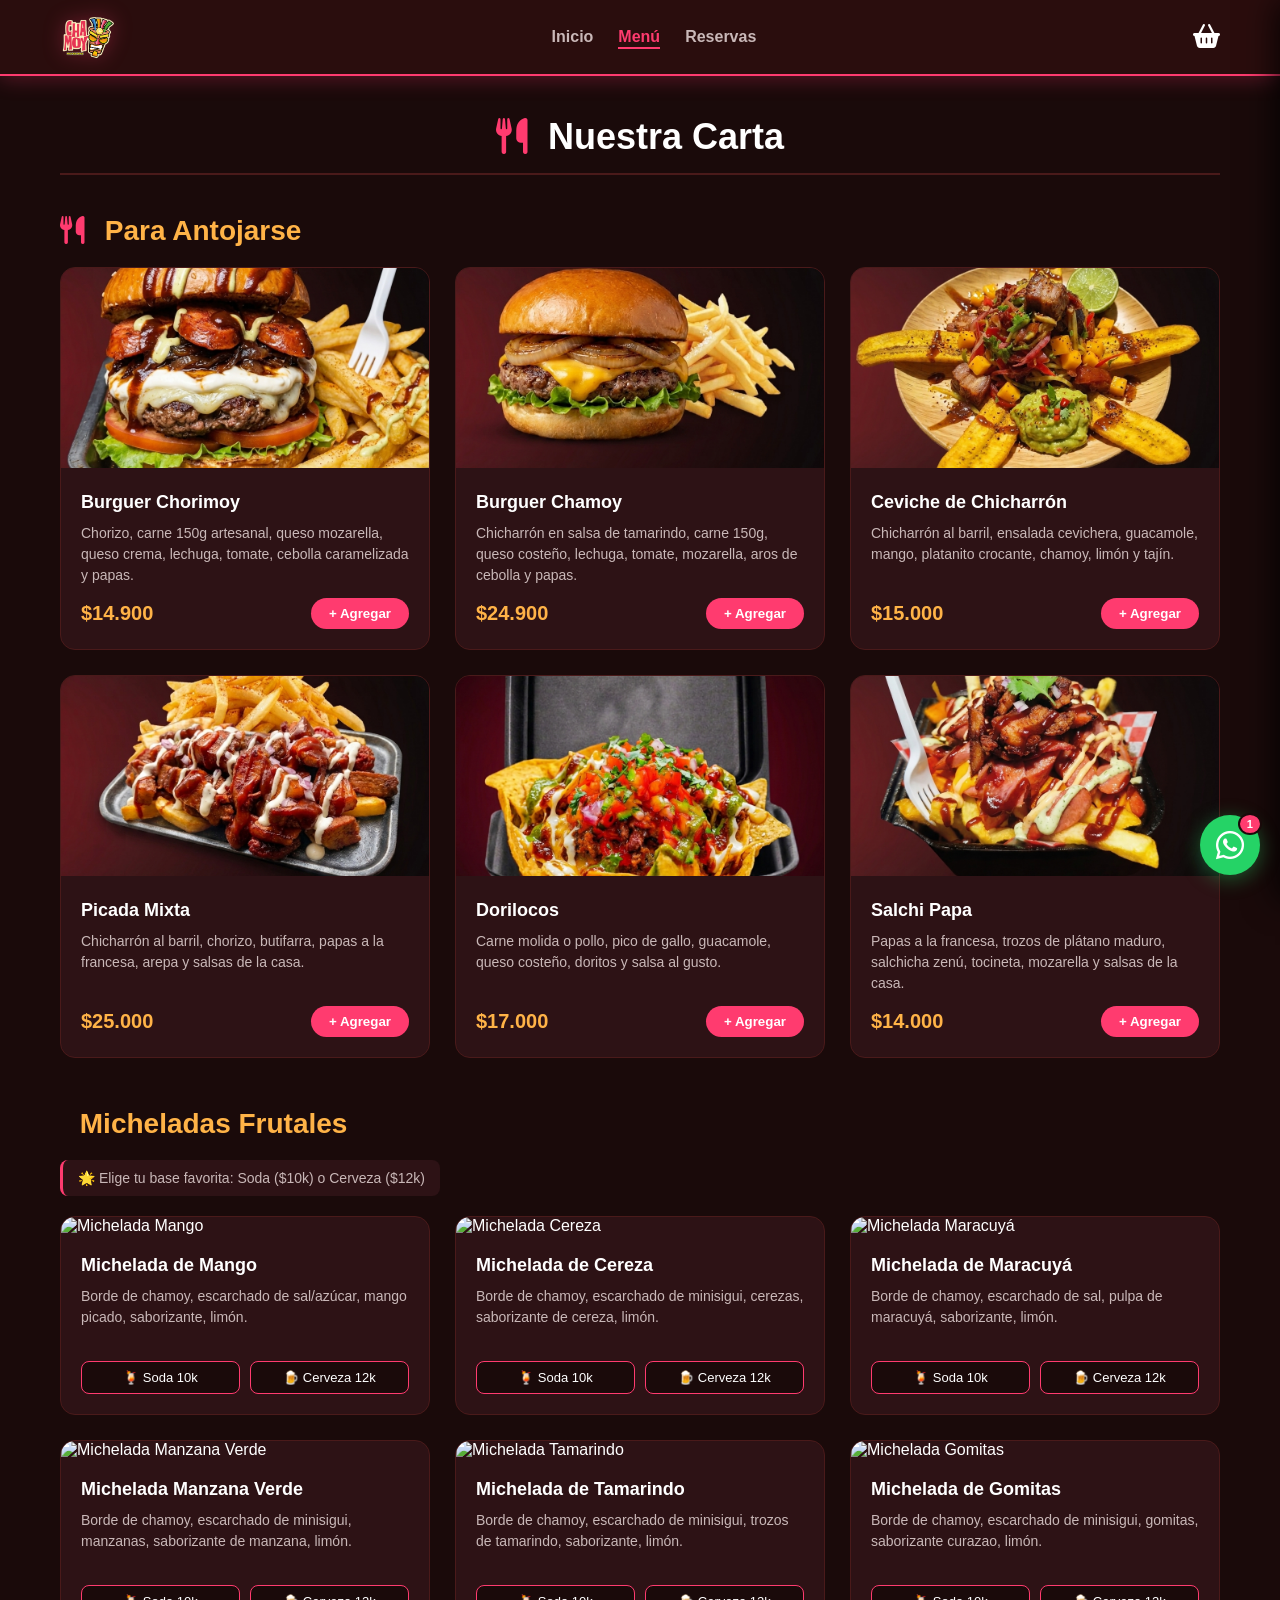
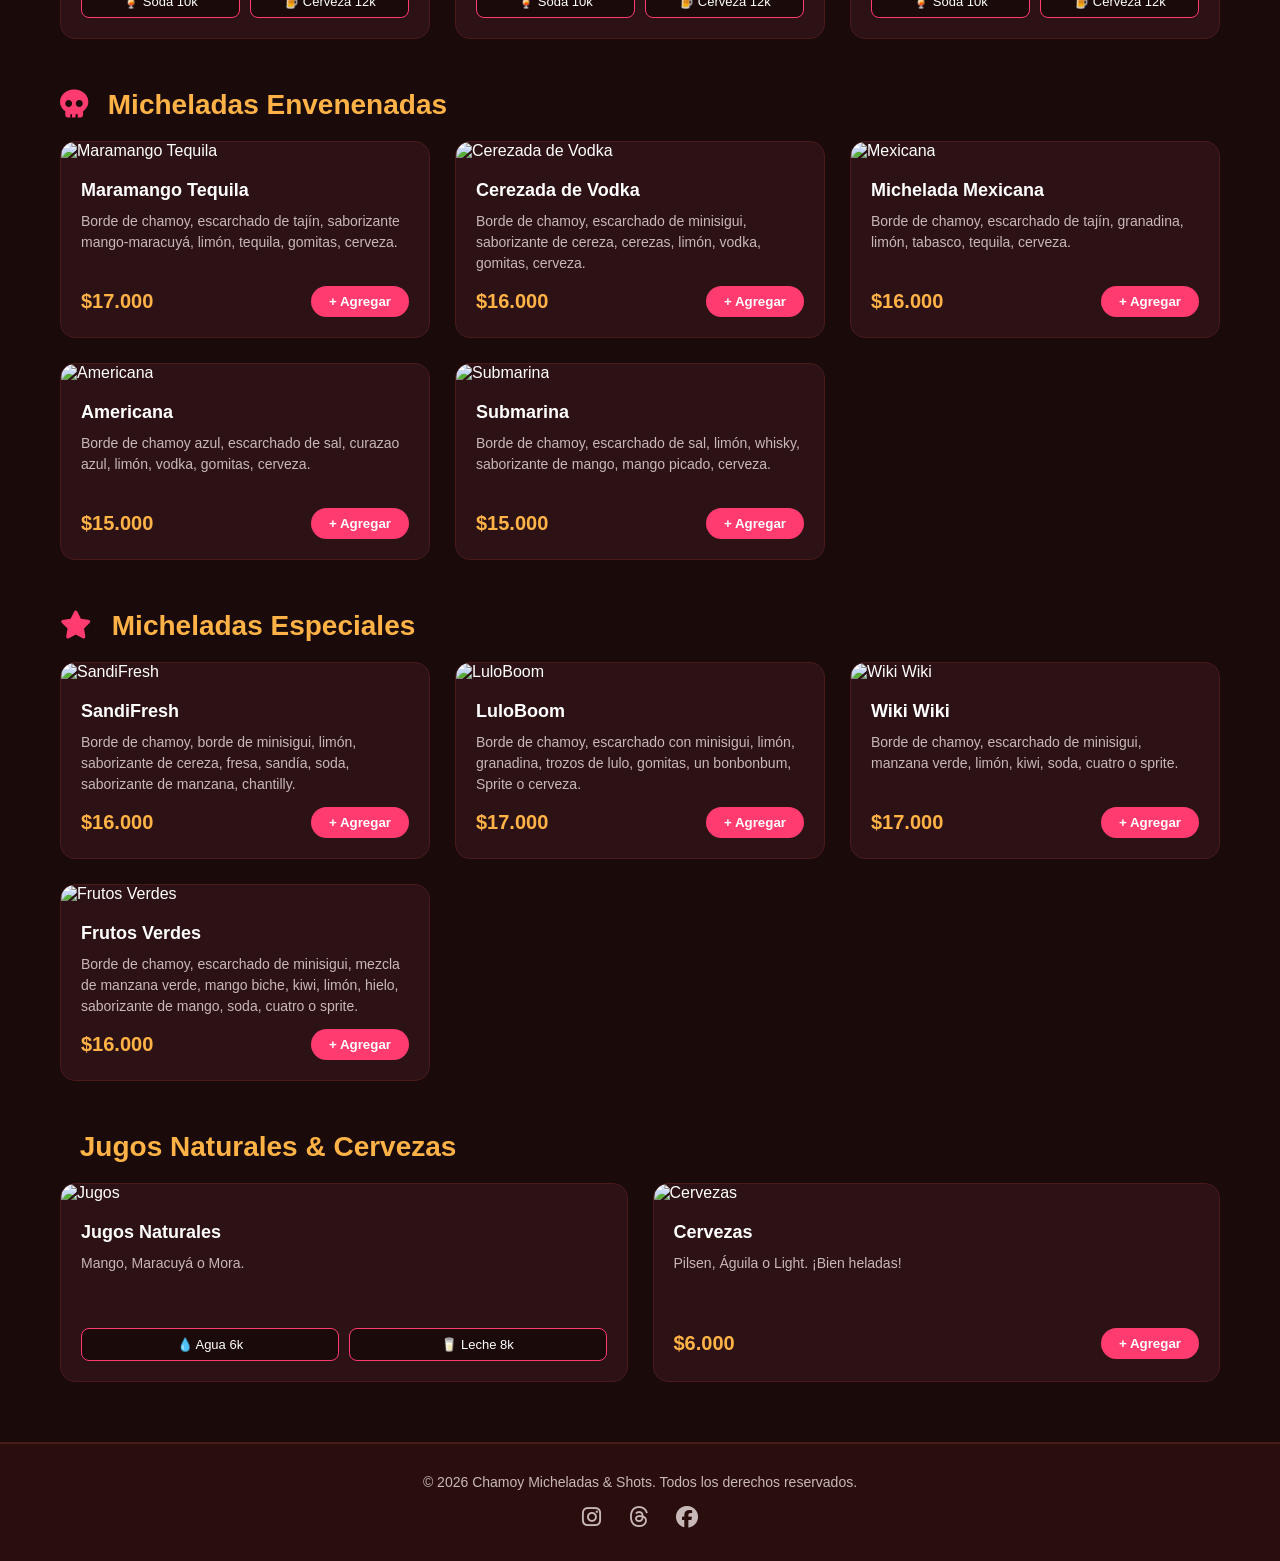
==== commit 6b5b8420: "Update menu.html" ====
--- a/menu.html
+++ b/menu.html
@@ -319,7 +319,7 @@
                         <p>Borde de chamoy, borde de minisigui, limón, saborizante de cereza, fresa, sandía, soda, saborizante de manzana, chantilly.</p>
                         <div class="product-meta">
                             <span class="price">$16.000</span>
-                            <button class="btn-add" onclick="addToCart('SandiFresh', 16000, 'https://images.unsplash.com/photo-1563259721-2dde7e22b79a?auto=format&fit=crop&w=500&q=80', event)">+ Agregar</button>
+                            <button class="btn-add" onclick="addToCart('SandiFresh', 16000, 'https://images.unsplash.com/photo-1536935338788-846bb9981813?auto=format&fit=crop&w=500&q=80', event)">+ Agregar</button>
                         </div>
                     </div>
                 </div>
--- a/styles.css
+++ b/styles.css
@@ -1,195 +1,24 @@
-/* Variables de Estilo Globales */
+/* =============================================
+   VARIABLES GLOBALES - NUEVA PALETA CHAMOY
+   ============================================= */
 :root {
-    --bg-dark: #0f0c1b;
-    --bg-card: #19142d;
-    --primary: #ff2a5f; /* Color Neón Chamoy */
-    --secondary: #ffb703; /* Color Mango */
+    --bg-dark: #1a0a0a;          /* Fondo principal más oscuro y cálido */
+    --bg-card: #2d1215;           /* Fondo de tarjetas */
+    --bg-nav: #2a0d0d;            /* Fondo del nav */
+    --primary: #ff3b6f;           /* Rosa neón - color principal */
+    --primary-dark: #e62e5c;      /* Rosa más oscuro para hover */
+    --secondary: #ffb347;         /* Naranja mango */
+    --secondary-light: #ffcc66;   /* Naranja más claro */
     --text-main: #ffffff;
-    --text-muted: #a49fc6;
+    --text-muted: #c9b8b8;
+    --border-color: #4a1a1a;
+    --shadow-color: rgba(255, 59, 111, 0.3);
     --font-family: 'Segoe UI', Tahoma, Geneva, Verdana, sans-serif;
 }
 
-/* ============================================= */
-        /* ESTILOS DEL BOTÓN SUBIR Y WHATSAPP FLOTANTE   */
-        /* ============================================= */
-
-        /* Botón Subir */
-        .btn-scroll-top {
-            position: fixed;
-            bottom: 100px; /* Posicionado arriba del botón de WhatsApp */
-            right: 20px;
-            width: 45px;
-            height: 45px;
-            background-color: #ff4500;
-            color: #fff;
-            border: none;
-            border-radius: 50%;
-            cursor: pointer;
-            display: none; /* Se activa con Javascript */
-            align-items: center;
-            justify-content: center;
-            font-size: 1.2rem;
-            box-shadow: 0 4px 12px rgba(255, 69, 0, 0.4);
-            z-index: 999;
-            transition: transform 0.3s ease, background-color 0.3s ease;
-        }
-        .btn-scroll-top:hover {
-            background-color: #ffcc00;
-            color: #000;
-            transform: translateY(-3px);
-        }
-
-        /* Contenedor WhatsApp */
-        .whatsapp-floating-container {
-            position: fixed;
-            bottom: 25px;
-            right: 20px;
-            z-index: 1000;
-            font-family: 'Poppins', sans-serif;
-        }
-
-        /* Botón WhatsApp */
-        .btn-whatsapp-toggle {
-            width: 60px;
-            height: 60px;
-            background-color: #25d366;
-            color: white;
-            border: none;
-            border-radius: 50%;
-            font-size: 2rem;
-            cursor: pointer;
-            box-shadow: 0 4px 15px rgba(0,0,0,0.4);
-            display: flex;
-            align-items: center;
-            justify-content: center;
-            position: relative;
-            transition: transform 0.3s ease;
-        }
-        .btn-whatsapp-toggle:hover {
-            transform: scale(1.08);
-        }
-
-        /* Notificación roja simulada */
-        .notification-badge {
-            position: absolute;
-            top: -2px;
-            right: -2px;
-            background-color: #ff4500;
-            color: white;
-            border-radius: 50%;
-            padding: 3px 7px;
-            font-size: 0.7rem;
-            font-weight: bold;
-            border: 2px solid #0f0a0a;
-        }
-
-        /* Ventana Emergente FAQ */
-        .whatsapp-faq-window {
-            position: absolute;
-            bottom: 75px;
-            right: 0;
-            width: 320px;
-            background: #1a1111;
-            border: 1px solid rgba(255, 69, 0, 0.2);
-            border-radius: 12px;
-            box-shadow: 0 8px 32px rgba(0, 0, 0, 0.6);
-            overflow: hidden;
-            display: none; /* Controlado por JS */
-            transform-origin: bottom right;
-            animation: fadeInFaq 0.3s ease forwards;
-        }
-
-        @keyframes fadeInFaq {
-            from { opacity: 0; transform: scale(0.9); }
-            to { opacity: 1; transform: scale(1); }
-        }
-
-        /* Cabecera FAQ */
-        .faq-header {
-            background: linear-gradient(135deg, #128c7e, #25d366);
-            padding: 15px;
-            display: flex;
-            align-items: center;
-            gap: 12px;
-            color: white;
-            position: relative;
-        }
-        .faq-avatar {
-            width: 38px;
-            height: 38px;
-            background: #0f0a0a;
-            border-radius: 50%;
-            display: flex;
-            align-items: center;
-            justify-content: center;
-            font-size: 1.2rem;
-        }
-        .faq-header-info h4 { margin: 0; font-size: 0.95rem; font-weight: 600; }
-        .faq-header-info p { margin: 2px 0 0 0; font-size: 0.75rem; opacity: 0.9; }
-        .faq-close {
-            position: absolute;
-            top: 10px;
-            right: 12px;
-            background: none;
-            border: none;
-            color: white;
-            font-size: 1.4rem;
-            cursor: pointer;
-            opacity: 0.7;
-        }
-        .faq-close:hover { opacity: 1; }
-
-        /* Cuerpo FAQ */
-        .faq-body { padding: 15px; }
-        .faq-welcome {
-            color: #ccc;
-            font-size: 0.82rem;
-            margin-top: 0;
-            margin-bottom: 12px;
-            line-height: 1.4;
-        }
-
-        /* Items de Preguntas */
-        .faq-options { display: flex; flex-direction: column; gap: 8px; }
-        .faq-item {
-            display: flex;
-            align-items: center;
-            gap: 10px;
-            background: #261919;
-            color: #fff;
-            padding: 10px 12px;
-            border-radius: 8px;
-            text-decoration: none;
-            font-size: 0.82rem;
-            border: 1px solid rgba(255, 255, 255, 0.05);
-            transition: all 0.2s ease;
-        }
-        .faq-item:hover {
-            background: #ff4500;
-            color: #000;
-            font-weight: 500;
-            transform: translateX(3px);
-        }
-        .faq-item i { color: #ffcc00; font-size: 0.9rem; }
-        .faq-item:hover i { color: #000; }
-
-        /* Ajuste responsivo para pantallas muy pequeñas */
-        @media (max-width: 360px) {
-            .whatsapp-faq-window { width: 280px; }
-        }
-
-.logo img.nav-logo {
-    height: 50px; /* Puedes ajustar la altura para que quede a tu gusto */
-    width: auto;
-    display: block;
-    transition: transform 0.3s ease;
-}
-
-/* Efecto sutil al pasar el mouse */
-.logo img.nav-logo:hover {
-    transform: scale(1.05);
-}
-
+/* =============================================
+   RESET Y BASE
+   ============================================= */
 * {
     margin: 0;
     padding: 0;
@@ -203,100 +32,167 @@
     overflow-x: hidden;
 }
 
-/* Encabezado y Navegación */
+/* =============================================
+   CAMPOS DE PEDIDO
+   ============================================= */
+
+.input-group {
+    margin-bottom: 20px;
+}
+
+.input-group label {
+    display: block;
+    color: var(--text-main);
+    font-weight: 600;
+    margin-bottom: 8px;
+    font-size: 0.95rem;
+}
+
+.input-group label i {
+    color: var(--secondary);
+    margin-right: 8px;
+}
+
+.textarea-notes,
+.input-address,
+.input-phone {
+    width: 100%;
+    padding: 12px 15px;
+    background-color: var(--bg-dark);
+    border: 1px solid var(--border-color);
+    border-radius: 8px;
+    color: white;
+    font-family: var(--font-family);
+    font-size: 14px;
+    transition: border-color 0.3s ease;
+}
+
+.textarea-notes:focus,
+.input-address:focus,
+.input-phone:focus {
+    outline: none;
+    border-color: var(--primary);
+    box-shadow: 0 0 0 3px rgba(255, 42, 95, 0.15);
+}
+
+.textarea-notes::placeholder,
+.input-address::placeholder,
+.input-phone::placeholder {
+    color: var(--text-muted);
+    opacity: 0.6;
+}
+
+.notes-hint {
+    display: block;
+    margin-top: 5px;
+    color: var(--text-muted);
+    font-size: 12px;
+    font-style: italic;
+}
+
+/* Separador visual */
+.separador-campos {
+    border: none;
+    border-top: 1px solid var(--border-color);
+    margin: 25px 0;
+}
+
+/* Responsive */
+@media (max-width: 600px) {
+    .input-address,
+    .input-phone {
+        font-size: 13px;
+        padding: 10px 12px;
+    }
+}
+
+/* =============================================
+   ENCABEZADO Y NAVEGACIÓN (NUEVOS COLORES)
+   ============================================= */
 header {
-    background-color: rgba(25, 20, 45, 0.95);
+    background-color: var(--bg-nav);
     position: sticky;
     top: 0;
     z-index: 100;
     border-bottom: 2px solid var(--primary);
-}
-/* =========================================
-   MENÚ MÓVIL RESPONSIVE (CELULARES)
-   ========================================= */
-
-/* Ocultar el botón hamburguesa en PC */
-.menu-toggle {
-    display: none;
-    color: #ff4500;
-    font-size: 1.8rem;
-    cursor: pointer;
-    margin-right: 15px; /* Separación del carrito */
-}
-
-/* Reglas solo para pantallas pequeñas (Celulares y Tablets) */
-@media (max-width: 768px) {
-    .menu-toggle {
-        display: block; /* Mostramos las 3 rayitas */
-    }
-    
-    /* Escondemos el menú normal y lo preparamos para deslizarse */
-    .nav-links {
-        position:absolute;
-        top: 80px; /* Justo debajo del header */
-        left: -100%; /* Oculto fuera de la pantalla por la izquierda */
-        flex-direction: column;
-        background: rgba(15, 10, 10, 0.98); /* Fondo oscuro tipo Chamoy */
-        width: 100%;
-        text-align: center;
-        transition: 0.4s ease-in-out;
-        padding: 20px 0;
-        border-bottom: 2px solid #ff4500;
-        box-shadow: 0 10px 20px rgba(0,0,0,0.5);
-    }
-    
-    /* Esta clase '.active' es la que JS pondrá y quitará */
-    .nav-links.active {
-        left: 0; /* Desliza el menú hacia adentro */
-    }
-    
-    .nav-links li {
-        margin: 20px 0;
-    }
+    box-shadow: 0 2px 20px var(--shadow-color);
 }
 
 .nav-container {
     display: flex;
     justify-content: space-between;
-    align-items:center;
+    align-items: center;
     max-width: 1200px;
     margin: 0 auto;
-    padding: 15px 20px;
-}
-
-.logo {
-    font-size: 28px;
-    font-weight: 800;
-    color: var(--text-main);
-    text-decoration: none;
-    letter-spacing: 1px;
-}
-
-.logo span {
-    color: var(--primary);
-}
-
+    padding: 12px 20px;
+}
+
+.logo img.nav-logo {
+    height: 50px;
+    width: auto;
+    display: block;
+    transition: transform 0.3s ease;
+    filter: drop-shadow(0 0 10px rgba(255, 59, 111, 0.3));
+}
+
+.logo img.nav-logo:hover {
+    transform: scale(1.05);
+}
+
+/* Menú de navegación */
 .nav-links {
     display: flex;
     list-style: none;
-    gap: 20px;
+    gap: 25px;
 }
 
 .nav-links a {
     color: var(--text-muted);
     text-decoration: none;
     font-weight: 600;
-    transition: color 0.3s;
-}
-
-.nav-links a:hover, .nav-links a.active {
+    transition: all 0.3s ease;
+    font-size: 16px;
+    position: relative;
+}
+
+.nav-links a::after {
+    content: '';
+    position: absolute;
+    bottom: -4px;
+    left: 0;
+    width: 0;
+    height: 2px;
+    background-color: var(--primary);
+    transition: width 0.3s ease;
+}
+
+.nav-links a:hover {
+    color: var(--text-main);
+}
+
+.nav-links a:hover::after {
+    width: 100%;
+}
+
+.nav-links a.active {
     color: var(--primary);
 }
 
+.nav-links a.active::after {
+    width: 100%;
+}
+
+/* Icono del carrito */
 .cart-icon-container {
     position: relative;
     cursor: pointer;
-    font-size: 22px;
+    font-size: 24px;
+    color: var(--text-main);
+    transition: color 0.3s ease;
+}
+
+.cart-icon-container:hover {
+    color: var(--primary);
 }
 
 .cart-count {
@@ -305,87 +201,515 @@
     right: -10px;
     background-color: var(--primary);
     color: white;
-    font-size: 12px;
-    padding: 2px 6px;
+    font-size: 11px;
+    padding: 2px 7px;
     border-radius: 50%;
-}
-
-/* Sección Héroe (Inicio) */
-.hero {
-    height: 70vh;
-    background: linear-gradient(rgba(15, 12, 27, 0.7), rgba(15, 12, 27, 0.9)), 
-                url('https://images.unsplash.com/photo-1514362545857-3bc16c4c7d1b?auto=format&fit=crop&w=1200&q=80') no-repeat center center/cover;
-    display: flex;
+    font-weight: bold;
+    min-width: 20px;
+    text-align: center;
+}
+
+/* =============================================
+   MENÚ MÓVIL RESPONSIVE
+   ============================================= */
+.menu-toggle {
+    display: none;
+    color: var(--primary);
+    font-size: 1.8rem;
+    cursor: pointer;
+    margin-right: 15px;
+    transition: color 0.3s ease;
+}
+
+.menu-toggle:hover {
+    color: var(--secondary);
+}
+
+@media (max-width: 768px) {
+    .menu-toggle {
+        display: block;
+    }
+
+    .nav-links {
+        position: absolute;
+        top: 74px;
+        left: -100%;
+        flex-direction: column;
+        background: var(--bg-nav);
+        width: 100%;
+        text-align: center;
+        transition: 0.4s ease-in-out;
+        padding: 25px 0;
+        border-bottom: 2px solid var(--primary);
+        box-shadow: 0 10px 30px rgba(0, 0, 0, 0.8);
+        gap: 0;
+    }
+
+    .nav-links.active {
+        left: 0;
+    }
+
+    .nav-links li {
+        margin: 15px 0;
+    }
+
+    .nav-links a {
+        font-size: 18px;
+    }
+}
+
+/* =============================================
+   BOTÓN SUBIR (SCROLL TO TOP)
+   ============================================= */
+.btn-scroll-top {
+    position: fixed;
+    bottom: 100px;
+    right: 20px;
+    width: 45px;
+    height: 45px;
+    background-color: var(--primary);
+    color: #fff;
+    border: none;
+    border-radius: 50%;
+    cursor: pointer;
+    display: none;
     align-items: center;
     justify-content: center;
+    font-size: 1.2rem;
+    box-shadow: 0 4px 20px var(--shadow-color);
+    z-index: 999;
+    transition: all 0.3s ease;
+}
+
+.btn-scroll-top:hover {
+    background-color: var(--secondary);
+    color: var(--bg-dark);
+    transform: translateY(-3px);
+    box-shadow: 0 6px 25px rgba(255, 179, 71, 0.5);
+}
+
+/* =============================================
+   WHATSAPP FLOTANTE (Estilos para el widget)
+   ============================================= */
+.whatsapp-floating-container {
+    position: fixed;
+    bottom: 25px;
+    right: 20px;
+    z-index: 1000;
+    font-family: var(--font-family);
+}
+
+.btn-whatsapp-toggle {
+    width: 60px;
+    height: 60px;
+    background-color: #25d366;
+    color: white;
+    border: none;
+    border-radius: 50%;
+    font-size: 2rem;
+    cursor: pointer;
+    box-shadow: 0 4px 20px rgba(37, 211, 102, 0.4);
+    display: flex;
+    align-items: center;
+    justify-content: center;
+    position: relative;
+    transition: all 0.3s ease;
+}
+
+.btn-whatsapp-toggle:hover {
+    transform: scale(1.08);
+    box-shadow: 0 6px 30px rgba(37, 211, 102, 0.6);
+}
+
+.notification-badge {
+    position: absolute;
+    top: -2px;
+    right: -2px;
+    background-color: var(--primary);
+    color: white;
+    border-radius: 50%;
+    padding: 3px 7px;
+    font-size: 0.7rem;
+    font-weight: bold;
+    border: 2px solid var(--bg-dark);
+}
+
+.whatsapp-faq-window {
+    position: absolute;
+    bottom: 75px;
+    right: 0;
+    width: 320px;
+    background: var(--bg-card);
+    border: 1px solid var(--border-color);
+    border-radius: 12px;
+    box-shadow: 0 8px 40px rgba(0, 0, 0, 0.8);
+    overflow: hidden;
+    display: none;
+    transform-origin: bottom right;
+    animation: fadeInFaq 0.3s ease forwards;
+}
+
+@keyframes fadeInFaq {
+    from {
+        opacity: 0;
+        transform: scale(0.9);
+    }
+    to {
+        opacity: 1;
+        transform: scale(1);
+    }
+}
+
+.faq-header {
+    background: linear-gradient(135deg, #128c7e, #25d366);
+    padding: 15px;
+    display: flex;
+    align-items: center;
+    gap: 12px;
+    color: white;
+    position: relative;
+}
+
+.faq-avatar {
+    width: 38px;
+    height: 38px;
+    background: var(--bg-dark);
+    border-radius: 50%;
+    display: flex;
+    align-items: center;
+    justify-content: center;
+    font-size: 1.2rem;
+}
+
+.faq-header-info h4 {
+    margin: 0;
+    font-size: 0.95rem;
+    font-weight: 600;
+}
+
+.faq-header-info p {
+    margin: 2px 0 0 0;
+    font-size: 0.75rem;
+    opacity: 0.9;
+}
+
+.faq-close {
+    position: absolute;
+    top: 10px;
+    right: 12px;
+    background: none;
+    border: none;
+    color: white;
+    font-size: 1.4rem;
+    cursor: pointer;
+    opacity: 0.7;
+    transition: opacity 0.3s ease;
+}
+
+.faq-close:hover {
+    opacity: 1;
+}
+
+.faq-body {
+    padding: 15px;
+}
+
+.faq-welcome {
+    color: var(--text-muted);
+    font-size: 0.82rem;
+    margin-top: 0;
+    margin-bottom: 12px;
+    line-height: 1.4;
+}
+
+.faq-options {
+    display: flex;
+    flex-direction: column;
+    gap: 8px;
+}
+
+.faq-item {
+    display: flex;
+    align-items: center;
+    gap: 10px;
+    background: var(--bg-dark);
+    color: var(--text-main);
+    padding: 10px 12px;
+    border-radius: 8px;
+    text-decoration: none;
+    font-size: 0.82rem;
+    border: 1px solid var(--border-color);
+    transition: all 0.2s ease;
+}
+
+.faq-item:hover {
+    background: var(--primary);
+    color: var(--text-main);
+    transform: translateX(3px);
+    border-color: var(--primary);
+}
+
+.faq-item i {
+    color: var(--secondary);
+    font-size: 0.9rem;
+}
+
+.faq-item:hover i {
+    color: var(--text-main);
+}
+
+@media (max-width: 360px) {
+    .whatsapp-faq-window {
+        width: 280px;
+    }
+}
+
+/* =============================================
+   CARRITO LATERAL (NUEVOS COLORES Y MINIATURAS)
+   ============================================= */
+.side-cart {
+    position: fixed;
+    top: 0;
+    right: -380px;
+    width: 380px;
+    height: 100%;
+    background-color: var(--bg-card);
+    box-shadow: -5px 0 30px rgba(0, 0, 0, 0.8);
+    transition: right 0.3s cubic-bezier(0.4, 0, 0.2, 1);
+    z-index: 1000;
+    display: flex;
+    flex-direction: column;
+    border-left: 2px solid var(--primary);
+}
+
+.side-cart.open {
+    right: 0;
+}
+
+.cart-header {
+    padding: 20px 25px;
+    border-bottom: 2px solid var(--border-color);
+    display: flex;
+    justify-content: space-between;
+    align-items: center;
+    background: var(--bg-nav);
+}
+
+.cart-header h2 {
+    color: var(--text-main);
+    font-size: 22px;
+    margin: 0;
+}
+
+.cart-header h2 i {
+    color: var(--primary);
+    margin-right: 10px;
+}
+
+.close-cart {
+    background: none;
+    border: none;
+    color: var(--text-muted);
+    font-size: 30px;
+    cursor: pointer;
+    transition: all 0.3s ease;
+}
+
+.close-cart:hover {
+    color: var(--primary);
+    transform: rotate(90deg);
+}
+
+/* Contenedor de items del carrito */
+.cart-items {
+    padding: 20px 25px;
+    flex-grow: 1;
+    overflow-y: auto;
+    background: var(--bg-dark);
+}
+
+/* ===== NUEVO: ITEM DEL CARRITO CON IMAGEN ===== */
+.cart-item {
+    display: flex;
+    align-items: center;
+    gap: 15px;
+    margin-bottom: 15px;
+    padding: 12px;
+    background: var(--bg-card);
+    border-radius: 10px;
+    border: 1px solid var(--border-color);
+    transition: all 0.3s ease;
+}
+
+.cart-item:hover {
+    border-color: var(--primary);
+    transform: translateX(3px);
+}
+
+/* Miniatura de la imagen */
+.cart-item-img {
+    width: 50px;
+    height: 50px;
+    border-radius: 8px;
+    object-fit: cover;
+    border: 2px solid var(--border-color);
+    flex-shrink: 0;
+}
+
+.cart-item-details {
+    flex: 1;
+    min-width: 0;
+}
+
+.cart-item-details h4 {
+    font-size: 14px;
+    margin-bottom: 3px;
+    color: var(--text-main);
+    white-space: nowrap;
+    overflow: hidden;
+    text-overflow: ellipsis;
+}
+
+.cart-item-details small {
+    color: var(--secondary);
+    font-weight: bold;
+    font-size: 14px;
+}
+
+.cart-item-controls {
+    display: flex;
+    align-items: center;
+    gap: 6px;
+    flex-shrink: 0;
+}
+
+.btn-qty {
+    background: var(--bg-dark);
+    border: 1px solid var(--border-color);
+    color: var(--text-main);
+    width: 28px;
+    height: 28px;
+    border-radius: 6px;
+    cursor: pointer;
+    font-weight: bold;
+    display: flex;
+    align-items: center;
+    justify-content: center;
+    transition: all 0.2s ease;
+    font-size: 16px;
+}
+
+.btn-qty:hover {
+    background: var(--primary);
+    border-color: var(--primary);
+    transform: scale(1.1);
+}
+
+.qty-display {
+    font-weight: bold;
+    font-size: 15px;
+    min-width: 20px;
     text-align: center;
-    padding: 0 20px;
-}
-
-.hero-content h1 {
-    font-size: 48px;
-    margin-bottom: 20px;
-}
-
-.highlight {
+    color: var(--text-main);
+}
+
+.btn-remove-item {
+    background: none;
+    border: none;
+    color: var(--text-muted);
+    cursor: pointer;
+    font-size: 14px;
+    padding: 5px;
+    transition: all 0.2s ease;
+}
+
+.btn-remove-item:hover {
     color: var(--primary);
-    text-shadow: 0 0 10px rgba(255, 42, 95, 0.5);
-}
-
-.hero-content p {
-    color: var(--text-muted);
-    font-size: 18px;
-    max-width: 600px;
-    margin: 0 auto 30px auto;
-}
-
-/* Botones */
-.btn {
-    display: inline-block;
+    transform: scale(1.2);
+}
+
+/* Footer del carrito */
+.cart-footer {
+    padding: 20px 25px;
+    border-top: 2px solid var(--border-color);
+    background: var(--bg-nav);
+}
+
+.cart-total {
+    font-size: 20px;
+    font-weight: bold;
+    margin-bottom: 15px;
+    display: flex;
+    justify-content: space-between;
+    color: var(--text-main);
+}
+
+.cart-total span {
+    color: var(--secondary);
+    font-size: 22px;
+}
+
+/* Botón del carrito */
+.btn-primary {
+    background-color: var(--primary);
+    color: white;
+    border: none;
     padding: 12px 25px;
     border-radius: 25px;
     font-weight: bold;
-    text-decoration: none;
-    transition: transform 0.2s, background-color 0.3s;
     cursor: pointer;
-    border: none;
-}
-
-.btn-primary { background-color: var(--primary); color: white; }
-.btn-primary:hover { transform: scale(1.05); background-color: #e01f4f; }
-.btn-secondary { background-color: transparent; color: white; border: 2px solid white; margin-left: 15px; }
-.btn-secondary:hover { background-color: white; color: var(--bg-dark); }
-.btn-block { width: 100%; display: block; text-align: center; }
-
-/* Grid de Información */
-.info-section {
-    max-width: 1200px;
-    margin: -50px auto 50px auto;
-    padding: 0 20px;
-}
-
-.info-grid {
-    display: grid;
-    grid-template-columns: repeat(auto-fit, minmax(280px, 1fr));
-    gap: 20px;
-}
-
-.info-card {
-    background-color: var(--bg-card);
-    padding: 30px;
-    border-radius: 15px;
+    transition: all 0.3s ease;
+    width: 100%;
+    display: block;
     text-align: center;
-    box-shadow: 0 10px 20px rgba(0,0,0,0.3);
-    border: 1px solid rgba(255,255,255,0.05);
-}
-
-.info-card i {
-    font-size: 40px;
-    color: var(--secondary);
-    margin-bottom: 15px;
-}
-
-/* Vista del Menú */
+    font-size: 16px;
+}
+
+.btn-primary:hover {
+    background-color: var(--primary-dark);
+    transform: scale(1.02);
+    box-shadow: 0 4px 20px var(--shadow-color);
+}
+
+.btn-block {
+    width: 100%;
+    display: block;
+    text-align: center;
+}
+
+/* Animación de rebote del carrito */
+@keyframes cartBounce {
+    0% {
+        transform: scale(1);
+    }
+    50% {
+        transform: scale(1.3);
+    }
+    100% {
+        transform: scale(1);
+    }
+}
+
+.cart-icon-container.bounce {
+    animation: cartBounce 0.3s ease-in-out;
+}
+
+/* Partículas de vuelo */
+.fly-particle {
+    position: fixed;
+    width: 20px;
+    height: 20px;
+    background: radial-gradient(circle, var(--primary) 0%, rgba(255, 59, 111, 0.4) 70%, transparent 100%);
+    box-shadow: 0 0 20px var(--primary);
+    border-radius: 50%;
+    z-index: 9999;
+    pointer-events: none;
+    transition: all 0.8s cubic-bezier(0.1, 0.8, 0.25, 1);
+}
+
+/* =============================================
+   PRODUCTOS Y MENÚ
+   ============================================= */
 .menu-page {
     max-width: 1200px;
     margin: 40px auto;
@@ -396,18 +720,45 @@
     text-align: center;
     margin-bottom: 40px;
     font-size: 36px;
-    border-bottom: 2px solid var(--bg-card);
-    padding-bottom: 10px;
+    border-bottom: 2px solid var(--border-color);
+    padding-bottom: 15px;
+    color: var(--text-main);
+}
+
+.page-title i {
+    color: var(--primary);
+    margin-right: 10px;
+}
+
+.menu-category {
+    margin-bottom: 50px;
 }
 
 .menu-category h2 {
     color: var(--secondary);
-    margin: 40px 0 20px 0;
+    margin: 0 0 20px 0;
+    font-size: 28px;
+}
+
+.menu-category h2 i {
+    margin-right: 12px;
+    color: var(--primary);
+}
+
+.category-note {
+    color: var(--text-muted);
+    font-size: 14px;
+    margin-bottom: 20px;
+    background: var(--bg-card);
+    padding: 10px 15px;
+    border-radius: 8px;
+    border-left: 3px solid var(--primary);
+    display: inline-block;
 }
 
 .products-grid {
     display: grid;
-    grid-template-columns: repeat(auto-fit, minmax(265px, 1fr));
+    grid-template-columns: repeat(auto-fit, minmax(280px, 1fr));
     gap: 25px;
 }
 
@@ -415,11 +766,14 @@
     background-color: var(--bg-card);
     border-radius: 15px;
     overflow: hidden;
-    transition: transform 0.3s;
+    transition: all 0.3s ease;
+    border: 1px solid var(--border-color);
 }
 
 .product-card:hover {
     transform: translateY(-5px);
+    border-color: var(--primary);
+    box-shadow: 0 10px 30px var(--shadow-color);
 }
 
 .product-card img {
@@ -432,12 +786,18 @@
     padding: 20px;
 }
 
-.product-info h3 { margin-bottom: 10px; }
+.product-info h3 {
+    margin-bottom: 10px;
+    color: var(--text-main);
+    font-size: 18px;
+}
+
 .product-info p {
     color: var(--text-muted);
     font-size: 14px;
     height: 60px;
     overflow: hidden;
+    line-height: 1.5;
 }
 
 .product-meta {
@@ -457,9 +817,16 @@
     background-color: var(--primary);
     color: white;
     border: none;
-    padding: 8px 15px;
-    border-radius: 15px;
+    padding: 8px 18px;
+    border-radius: 20px;
     cursor: pointer;
+    font-weight: bold;
+    transition: all 0.3s ease;
+}
+
+.btn-add:hover {
+    background-color: var(--primary-dark);
+    transform: scale(1.05);
 }
 
 .product-meta-options {
@@ -470,136 +837,187 @@
 
 .btn-add-opt {
     flex: 1;
-    background-color: #312952;
+    background: var(--bg-dark);
     border: 1px solid var(--primary);
-    color: white;
+    color: var(--text-main);
     padding: 8px 5px;
     border-radius: 8px;
     cursor: pointer;
     font-size: 13px;
-    transition: background-color 0.2s;
-}
-
-.btn-add-opt:hover { background-color: var(--primary); }
-
-/* Carrito Lateral */
-.side-cart {
-    position: fixed;
-    top: 0;
-    right: -350px;
-    width: 350px;
-    height: 100%;
-    background-color: var(--bg-card);
-    box-shadow: -5px 0 15px rgba(0,0,0,0.5);
-    transition: right 0.3s ease;
-    z-index: 1000;
+    transition: all 0.2s ease;
+}
+
+.btn-add-opt:hover {
+    background: var(--primary);
+    color: var(--text-main);
+    border-color: var(--primary);
+    transform: scale(1.02);
+}
+
+/* =============================================
+   BOTÓN DE UBICACIÓN Y NUEVOS CAMPOS
+   ============================================= */
+
+/* Wrapper para input + botón de ubicación */
+.address-input-wrapper {
+    display: flex;
+    gap: 10px;
+    align-items: center;
+}
+
+.address-input-wrapper .input-address {
+    flex: 1;
+}
+
+/* Botón de ubicación */
+.btn-location {
+    background: var(--bg-dark);
+    border: 1px solid var(--border-color);
+    color: var(--secondary);
+    width: 45px;
+    height: 45px;
+    border-radius: 8px;
+    cursor: pointer;
+    font-size: 1.1rem;
+    transition: all 0.3s ease;
+    display: flex;
+    align-items: center;
+    justify-content: center;
+    flex-shrink: 0;
+}
+
+.btn-location:hover {
+    background: var(--primary);
+    color: white;
+    border-color: var(--primary);
+    transform: scale(1.05);
+}
+
+.btn-location:active {
+    transform: scale(0.95);
+}
+
+.btn-location.loading {
+    opacity: 0.7;
+    cursor: wait;
+    animation: pulse-location 1s ease-in-out infinite;
+}
+
+@keyframes pulse-location {
+    0%, 100% { opacity: 0.7; }
+    50% { opacity: 1; }
+}
+
+/* Estilo para el campo de nombre */
+.input-name {
+    width: 100%;
+    padding: 12px 15px;
+    background-color: var(--bg-dark);
+    border: 1px solid var(--border-color);
+    border-radius: 8px;
+    color: white;
+    font-family: var(--font-family);
+    font-size: 14px;
+    transition: border-color 0.3s ease;
+}
+
+.input-name:focus {
+    outline: none;
+    border-color: var(--primary);
+    box-shadow: 0 0 0 3px rgba(255, 42, 95, 0.15);
+}
+
+.input-name::placeholder {
+    color: var(--text-muted);
+    opacity: 0.6;
+}
+
+.location-hint {
+    color: var(--secondary);
+    font-style: normal;
+}
+
+/* Mensaje de éxito/error de ubicación */
+.location-feedback {
+    display: none;
+    margin-top: 5px;
+    padding: 8px 12px;
+    border-radius: 6px;
+    font-size: 13px;
+    font-weight: 500;
+}
+
+.location-feedback.success {
+    display: block;
+    background: rgba(46, 213, 115, 0.15);
+    color: #2ed573;
+    border: 1px solid rgba(46, 213, 115, 0.3);
+}
+
+.location-feedback.error {
+    display: block;
+    background: rgba(255, 71, 87, 0.15);
+    color: #ff4757;
+    border: 1px solid rgba(255, 71, 87, 0.3);
+}
+
+/* Responsive */
+@media (max-width: 600px) {
+    .address-input-wrapper {
+        flex-direction: row;
+    }
+
+    .btn-location {
+        width: 40px;
+        height: 40px;
+        font-size: 1rem;
+    }
+
+    .location-hint {
+        display: none;
+    }
+}
+
+/* =============================================
+   FOOTER (NUEVOS COLORES)
+   ============================================= */
+footer {
+    background-color: var(--bg-nav);
+    padding: 30px 20px;
+    margin-top: 60px;
+    text-align: center;
+    border-top: 2px solid var(--border-color);
+}
+
+.footer-container {
+    max-width: 1200px;
+    margin: 0 auto;
     display: flex;
     flex-direction: column;
-}
-
-.side-cart.open { right: 0; }
-.cart-header { padding: 20px; border-bottom: 1px solid #312952; display: flex; justify-content: space-between; align-items: center; }
-.close-cart { background: none; border: none; color: white; font-size: 30px; cursor: pointer; }
-.cart-items { padding: 20px; flex-grow: 1; overflow-y: auto; }
-.cart-item { display: flex; justify-content: space-between; margin-bottom: 15px; padding-bottom: 10px; border-bottom: 1px solid rgba(255,255,255,0.05); }
-.cart-footer { padding: 20px; border-top: 1px solid #312952; }
-.cart-total { font-size: 20px; font-weight: bold; margin-bottom: 15px; display: flex; justify-content: space-between; }
-
-/* Estilos de partículas de vuelo y rebote de carrito */
-.fly-particle {
-    position: fixed;
-    width: 20px;
-    height: 20px;
-    background: radial-gradient(circle, var(--primary) 0%, rgba(255, 42, 95, 0.4) 70%, transparent 100%);
-    box-shadow: 0 0 15px var(--primary);
-    border-radius: 50%;
-    z-index: 9999;
-    pointer-events: none;
-    transition: all 0.8s cubic-bezier(0.1, 0.8, 0.25, 1);
-}
-
-@keyframes cartBounce {
-    0% { transform: scale(1); }
-    50% { transform: scale(1.3); }
-    100% { transform: scale(1); }
-}
-.cart-icon-container.bounce {
-    animation: cartBounce 0.3s ease-in-out;
-}
-
-/* Nuevos controles del carrito */
-.cart-item {
-    display: flex;
-    justify-content: space-between;
-    align-items: center;
-    margin-bottom: 15px;
-    padding-bottom: 10px;
-    border-bottom: 1px solid rgba(255,255,255,0.05);
-}
-
-.cart-item-details {
-    flex: 1;
-    padding-right: 10px;
-}
-
-.cart-item-details h4 {
+    gap: 15px;
+    align-items: center;
+}
+
+footer p {
+    color: var(--text-muted);
     font-size: 14px;
-    margin-bottom: 5px;
-    color: var(--text-main);
-}
-
-.cart-item-details small {
-    color: var(--secondary);
-    font-weight: bold;
-}
-
-.cart-item-controls {
-    display: flex;
-    align-items: center;
-    gap: 8px;
-}
-
-.btn-qty {
-    background-color: #312952;
-    border: 1px solid var(--primary);
-    color: white;
-    width: 24px;
-    height: 24px;
-    border-radius: 4px;
-    cursor: pointer;
-    font-weight: bold;
-    display: flex;
-    align-items: center;
-    justify-content: center;
-    transition: all 0.2s;
-}
-
-.btn-qty:hover {
-    background-color: var(--primary);
-}
-
-.qty-display {
-    font-weight: bold;
-    font-size: 14px;
-    min-width: 15px;
-    text-align: center;
-}
-
-.btn-remove-item {
-    background: none;
-    border: none;
-    color: #ff4500;
-    cursor: pointer;
-    font-size: 14px;
-    padding: 5px;
-    transition: color 0.2s;
-}
-
-.btn-remove-item:hover {
-    color: #ff2a5f;
-}
-
-/* Formularios (Reservas) */
+}
+
+.social-links a {
+    color: var(--text-muted);
+    font-size: 22px;
+    margin: 0 12px;
+    transition: all 0.3s ease;
+}
+
+.social-links a:hover {
+    color: var(--primary);
+    transform: translateY(-3px);
+}
+
+/* =============================================
+   RESERVAS - FORMULARIO
+   ============================================= */
 .reservation-container {
     display: flex;
     justify-content: center;
@@ -614,51 +1032,201 @@
     border-radius: 20px;
     width: 100%;
     max-width: 500px;
-}
-
-.form-box h2 { margin-bottom: 10px; color: var(--primary); }
-.form-box p { color: var(--text-muted); margin-bottom: 25px; }
-.input-group { margin-bottom: 20px; }
-.input-group label { display: block; margin-bottom: 8px; font-size: 14px; }
+    border: 1px solid var(--border-color);
+}
+
+.form-box h2 {
+    margin-bottom: 10px;
+    color: var(--primary);
+}
+
+.form-box p {
+    color: var(--text-muted);
+    margin-bottom: 25px;
+}
+
+.input-group {
+    margin-bottom: 20px;
+}
+
+.input-group label {
+    display: block;
+    margin-bottom: 8px;
+    font-size: 14px;
+    color: var(--text-muted);
+}
+
 .input-group input {
     width: 100%;
     padding: 12px;
     background-color: var(--bg-dark);
+    border: 1px solid var(--border-color);
+    border-radius: 8px;
+    color: var(--text-main);
+    transition: border-color 0.3s ease;
+}
+
+.input-group input:focus {
+    outline: none;
+    border-color: var(--primary);
+}
+
+.input-row {
+    display: flex;
+    gap: 15px;
+}
+
+.input-row .input-group {
+    flex: 1;
+}
+
+/* Campo de notas en pedido.html */
+.textarea-notes {
+    width: 100%;
+    padding: 12px 15px;
+    background-color: var(--bg-dark);
     border: 1px solid #312952;
     border-radius: 8px;
     color: white;
-}
-.input-row { display: flex; gap: 15px; }
-.input-row .input-group { flex: 1; }
-
-/* Footer */
-footer {
-    background-color: #08060f;
-    padding: 30px 20px;
-    margin-top: 60px;
+    font-family: var(--font-family);
+    font-size: 14px;
+    resize: vertical;
+    transition: border-color 0.3s ease;
+}
+
+.textarea-notes:focus {
+    outline: none;
+    border-color: var(--primary);
+    box-shadow: 0 0 0 3px rgba(255, 42, 95, 0.2);
+}
+
+.textarea-notes::placeholder {
+    color: var(--text-muted);
+    opacity: 0.7;
+}
+
+.notes-hint {
+    display: block;
+    margin-top: 5px;
+    color: var(--text-muted);
+    font-size: 12px;
+    font-style: italic;
+}
+
+/* Estilo consistente con otros inputs */
+.input-group label i {
+    margin-right: 8px;
+    color: var(--secondary);
+}
+
+/* =============================================
+   RESPONSIVE - AJUSTES FINALES
+   ============================================= */
+@media (max-width: 768px) {
+    .hero-content h1 {
+        font-size: 32px;
+    }
+
+    .input-row {
+        flex-direction: column;
+        gap: 0;
+    }
+
+    .side-cart {
+        width: 100%;
+        right: -100%;
+    }
+
+    .page-title {
+        font-size: 28px;
+    }
+
+    .menu-category h2 {
+        font-size: 22px;
+    }
+
+    .products-grid {
+        grid-template-columns: repeat(auto-fit, minmax(250px, 1fr));
+        gap: 15px;
+    }
+
+    .cart-item {
+        padding: 10px;
+        gap: 10px;
+    }
+
+    .cart-item-img {
+        width: 40px;
+        height: 40px;
+    }
+
+    .cart-item-details h4 {
+        font-size: 12px;
+    }
+}
+
+@media (max-width: 480px) {
+    .products-grid {
+        grid-template-columns: 1fr;
+    }
+
+    .product-card img {
+        height: 180px;
+    }
+
+    .form-box {
+        padding: 25px;
+    }
+
+    .btn-scroll-top {
+        bottom: 90px;
+        right: 15px;
+        width: 40px;
+        height: 40px;
+        font-size: 1rem;
+    }
+
+    .btn-whatsapp-toggle {
+        width: 50px;
+        height: 50px;
+        font-size: 1.6rem;
+    }
+
+    .whatsapp-faq-window {
+        width: 260px;
+        right: -10px;
+    }
+}
+
+/* =============================================
+   UTILITARIOS
+   ============================================= */
+.text-center {
     text-align: center;
 }
 
-.footer-container {
-    max-width: 1200px;
-    margin: 0 auto;
-    display: flex;
-    flex-direction: column;
-    gap: 15px;
-    align-items: center;
-}
-
-.social-links a {
-    color: white;
-    font-size: 22px;
-    margin: 0 10px;
-    transition: color 0.3s;
-}
-
-.social-links a:hover { color: var(--primary); }
-
-/* Adaptabilidad móvil */
-@media(max-width: 768px) {
-    .hero-content h1 { font-size: 32px; }
-    .input-row { flex-direction: column; gap: 0; }
-}
+.mt-20 {
+    margin-top: 20px;
+}
+
+.mb-20 {
+    margin-bottom: 20px;
+}
+
+/* Scroll personalizado para el carrito */
+.cart-items::-webkit-scrollbar {
+    width: 6px;
+}
+
+.cart-items::-webkit-scrollbar-track {
+    background: var(--bg-dark);
+}
+
+.cart-items::-webkit-scrollbar-thumb {
+    background: var(--primary);
+    border-radius: 10px;
+}
+
+.cart-items::-webkit-scrollbar-thumb:hover {
+    background: var(--secondary);
+}
